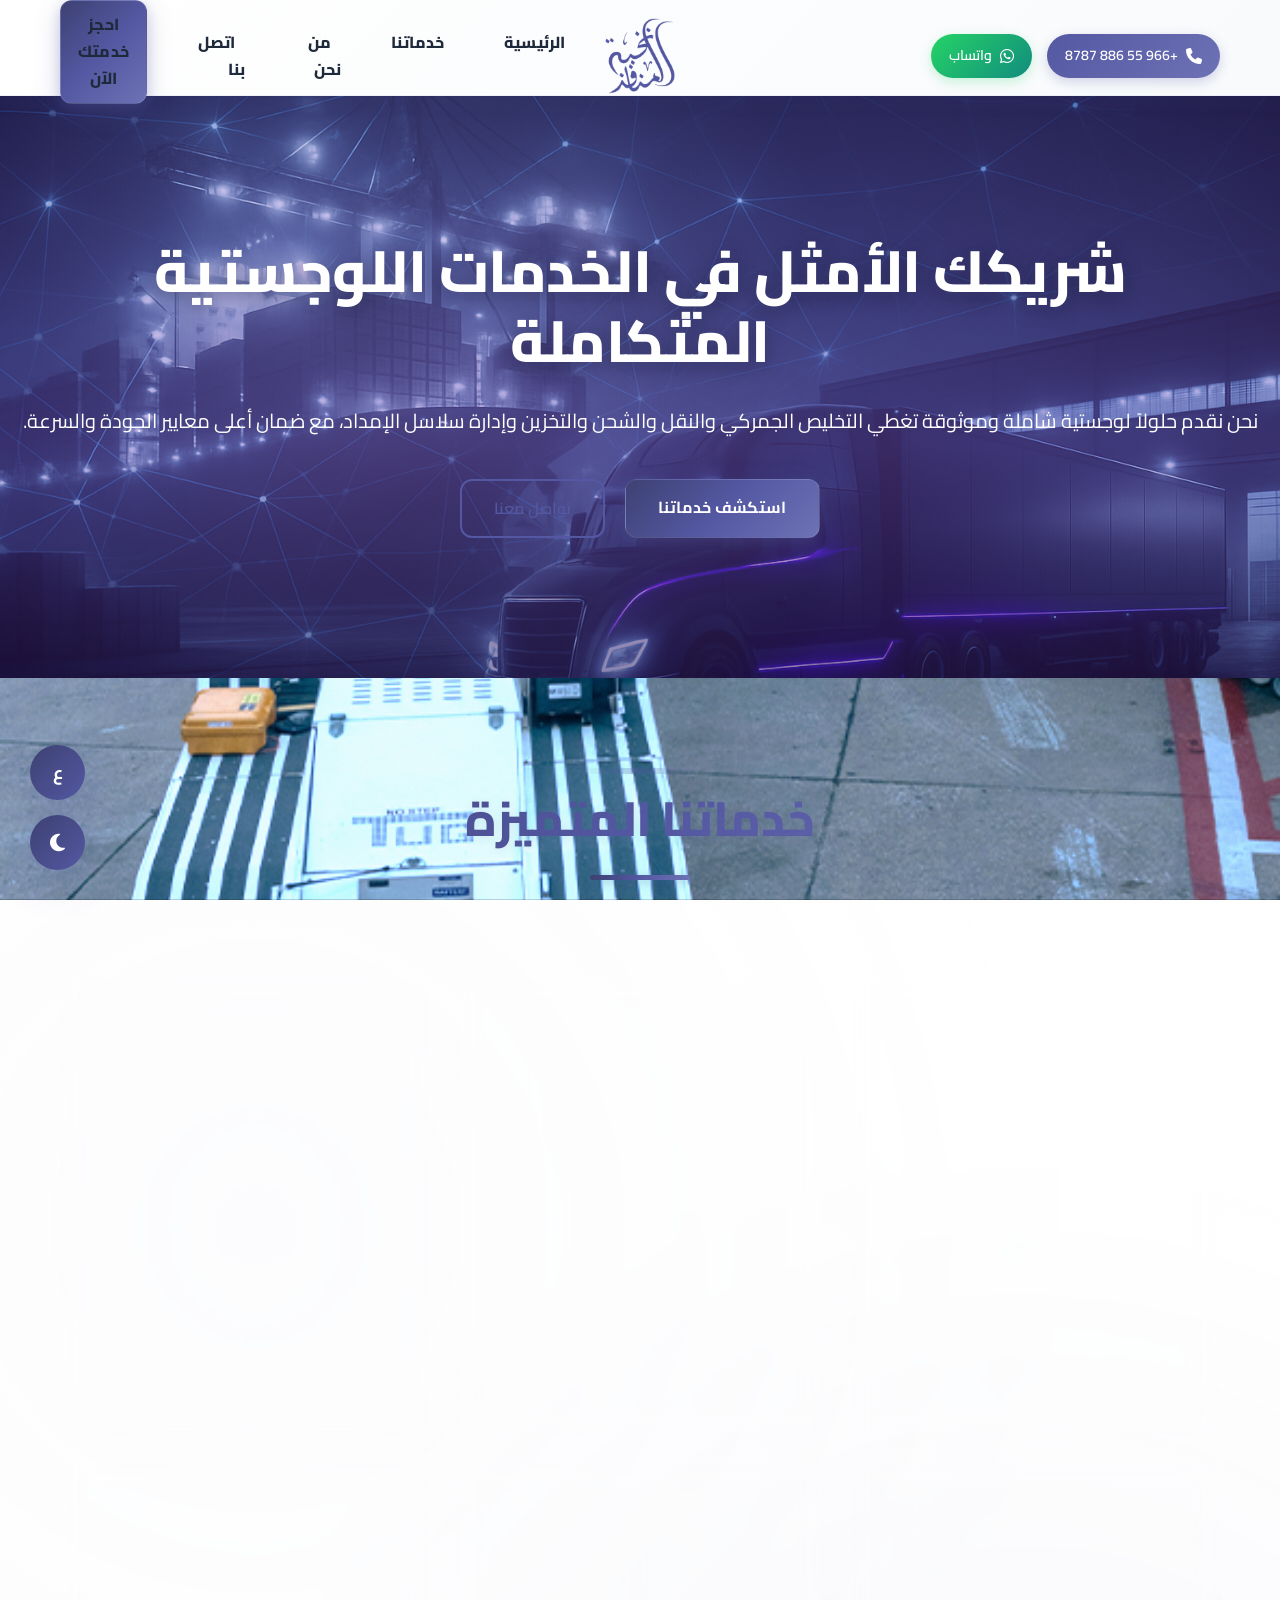
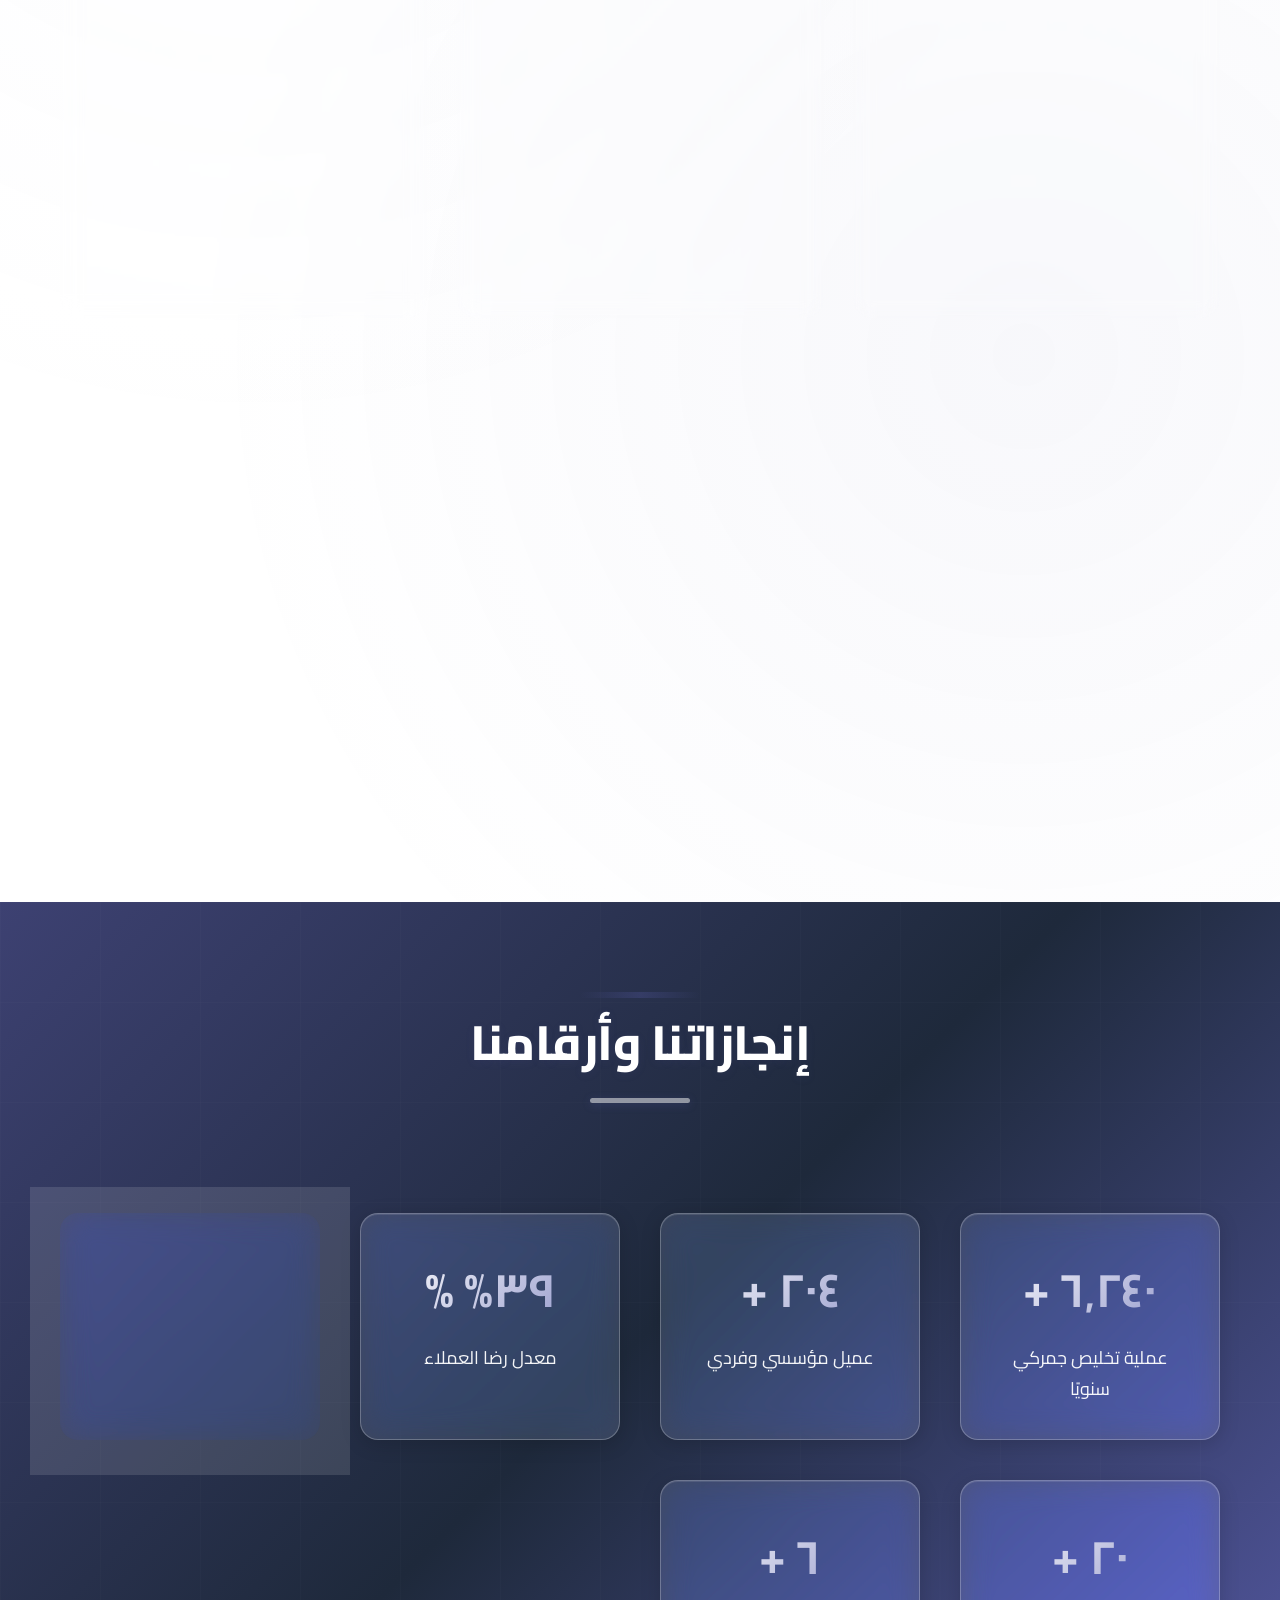
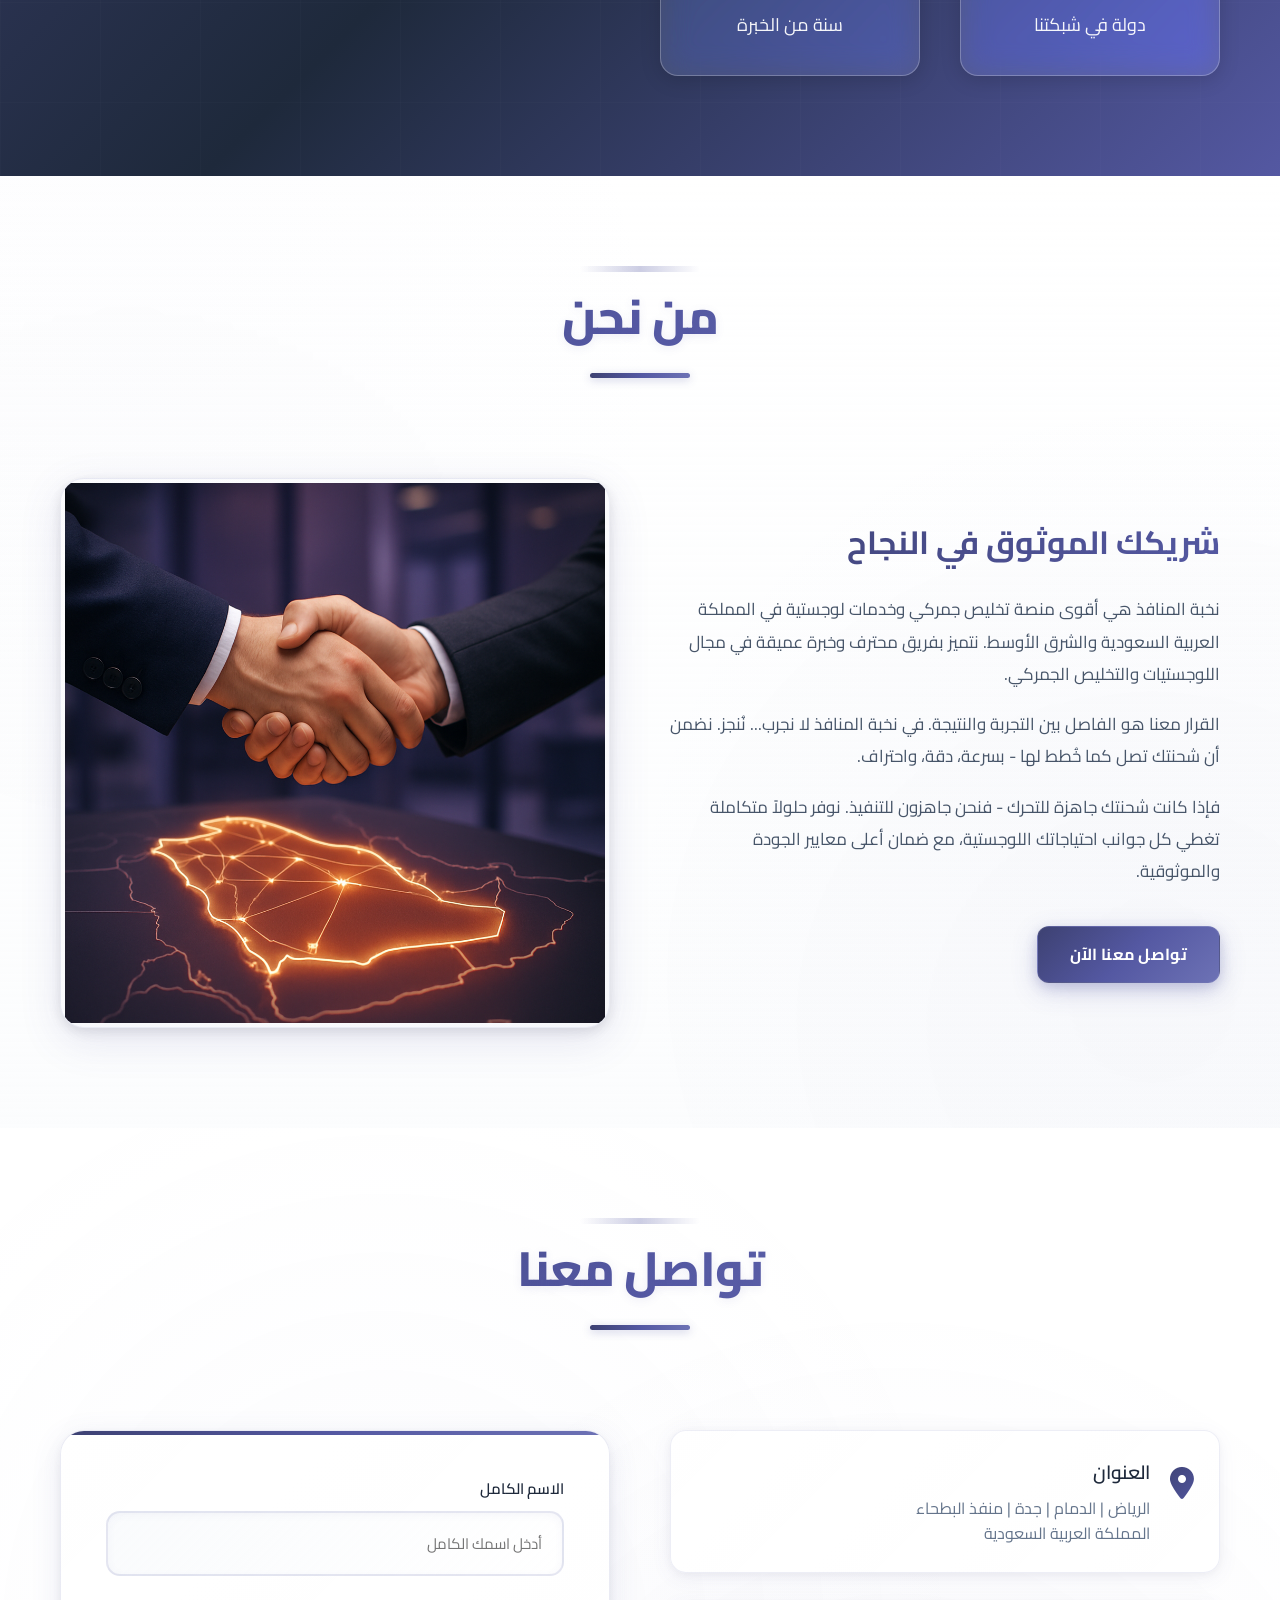
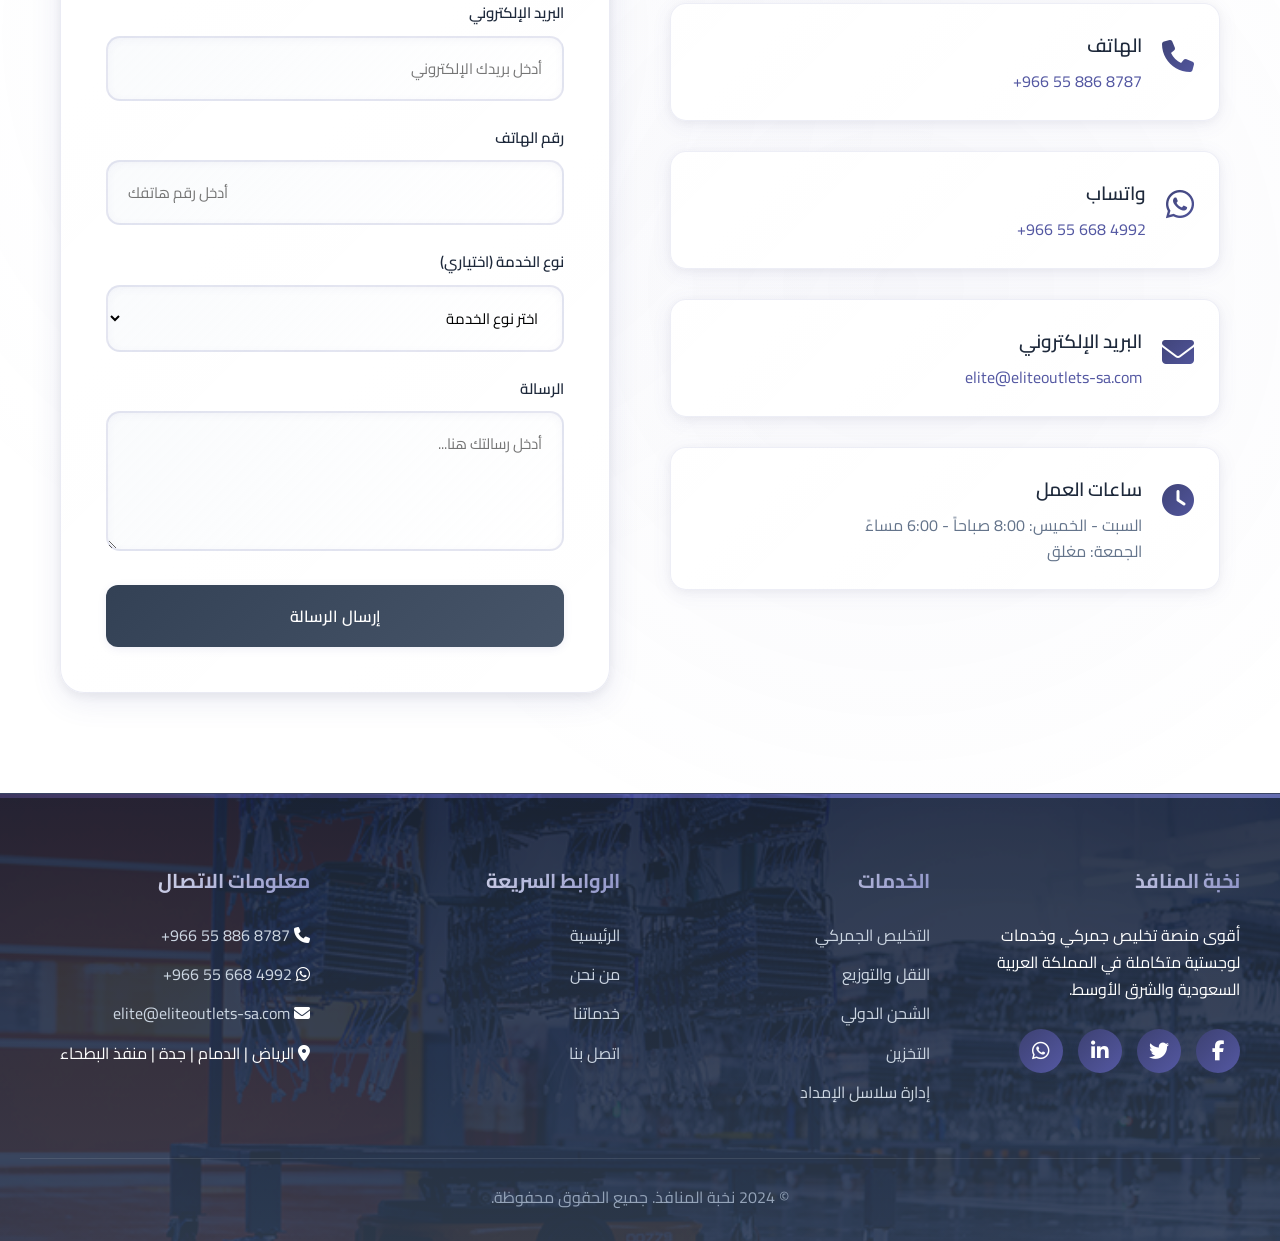
==== index.html @ 03eade85 "Move website files to root directory" ====
<!DOCTYPE html>
<html lang="ar">
<head>
    <meta charset="UTF-8">
    <meta name="viewport" content="width=device-width, initial-scale=1.0, maximum-scale=5.0, user-scalable=yes">
    <meta name="description" content="نخبة المنافذ - أقوى منصة تخليص جمركي وخدمات لوجستية متكاملة في المملكة العربية السعودية والشرق الأوسط">
    <meta name="keywords" content="تخليص جمركي، خدمات لوجستية، شحن، نقل، تخزين، السعودية">
    <meta name="author" content="نخبة المنافذ">
    <meta name="theme-color" content="#5458a2">
    <meta name="apple-mobile-web-app-capable" content="yes">
    <meta name="apple-mobile-web-app-status-bar-style" content="black-translucent">
    <title>نخبة المنافذ - خدمات لوجستية متكاملة</title>
    <link rel="icon" href="images/logo.png" type="image/png">
    <link rel="stylesheet" href="css/style.css">
    <link href="https://cdnjs.cloudflare.com/ajax/libs/font-awesome/6.4.0/css/all.min.css" rel="stylesheet">
    <link href="https://fonts.googleapis.com/css2?family=Cairo:wght@400;600;700&display=swap" rel="stylesheet">
</head>
<body>
    <!-- ========== شريط التنقل ========== -->
    <header class="header">
        <div class="header-container">
            <div class="header-top-actions">
                <a href="tel:+966558868787" class="contact-btn phone-btn" title="اتصل بنا">
                    <i class="fas fa-phone"></i>
                    <span>+966 55 886 8787</span>
                </a>
                <a href="https://wa.me/966556684992" class="contact-btn whatsapp-btn" title="واتساب">
                    <i class="fab fa-whatsapp"></i>
                    <span>واتساب</span>
                </a>
            </div>
            <div class="logo">
                <img src="images/logo.png" alt="شعار نخبة المنافذ" style="height: 90px;">
            </div>
            <nav>
                <button class="hamburger">
                    <span></span>
                    <span></span>
                    <span></span>
                </button>
                <ul class="nav-menu">
                    <li><a href="#home">الرئيسية</a></li>
                    <li><a href="#services">خدماتنا</a></li>
                    
                    <li><a href="#about">من نحن</a></li>
                    <li><a href="#contact">اتصل بنا</a></li>
                    <li><a href="#contact" class="btn btn-primary">احجز خدمتك الآن</a></li>
                </ul>
            </nav>
        </div>
    </header>

    <!-- ========== القسم الرئيسي (Hero) ========== -->
    <section class="hero" id="home" style="background-image: linear-gradient(135deg, rgba(109, 114, 181, 0.03) 0%, rgba(84, 88, 162, 0.05) 50%, rgba(181, 185, 224, 0.03) 100%), url('images/hero-new-bg.png'); background-size: cover; background-position: center; background-attachment: fixed;">
        <div class="hero-content">
            <h1>شريكك الأمثل في الخدمات اللوجستية المتكاملة</h1>
            <p>نحن نقدم حلولاً لوجستية شاملة وموثوقة تغطي التخليص الجمركي والنقل والشحن والتخزين وإدارة سلاسل الإمداد، مع ضمان أعلى معايير الجودة والسرعة.</p>
            <div class="hero-buttons">
                <a href="#services" class="btn btn-primary">استكشف خدماتنا</a>
                <a href="#contact" class="btn btn-outline">تواصل معنا</a>
            </div>
        </div>
    </section>

    <!-- ========== قسم الخدمات ========== -->
    <section class="services" id="services" style="background-image: linear-gradient(180deg, rgba(248, 250, 252, 0.98) 0%, rgba(255, 255, 255, 0.98) 100%), linear-gradient(135deg, rgba(181, 185, 224, 0.02) 0%, rgba(109, 114, 181, 0.03) 100%), url('images/service-bg.png'); background-size: cover; background-position: center; background-attachment: fixed;">
        <div class="container">
            <h2>خدماتنا المتميزة</h2>
            <div class="services-grid">
                <!-- الخدمة 1 -->
                <div class="service-card">
                    <div class="service-icon">
                        <i class="fas fa-file-invoice"></i>
                    </div>
                    <h3>التخليص الجمركي للأفراد</h3>
                    <p>ندير كامل إجراءات التخليص الجمركي للأفراد بالتنسيق مع الجهات المختصة لضمان دخول شحناتك بسرعة وبدون تعقيدات. نوفر فتح حساب على منصة فسح.</p>
                    <a href="#contact" class="btn btn-primary">احجز الآن</a>
                </div>

                <!-- الخدمة 2 -->
                <div class="service-card">
                    <div class="service-icon">
                        <i class="fas fa-building"></i>
                    </div>
                    <h3>التخليص الجمركي للشركات</h3>
                    <p>ندير كامل عمليات التخليص الجمركي للشركات بالتنسيق مع الجهات الحكومية لضمان انسيابية دخول الشحنات دون تأخير. نتولى فتح وربط الحسابات.</p>
                    <a href="#contact" class="btn btn-primary">احجز الآن</a>
                </div>

                <!-- الخدمة 3 -->
                <div class="service-card">
                    <div class="service-icon">
                        <i class="fas fa-truck"></i>
                    </div>
                    <h3>النقل والتوزيع</h3>
                    <p>ندير عمليات النقل من الباب إلى الباب بكفاءة وموثوقية داخل المملكة وخارجها، بما يشمل الرياض والمنطقة الشرقية، وبين مدن المملكة وإقليميًا ودوليًا.</p>
                    <a href="#contact" class="btn btn-primary">احجز الآن</a>
                </div>

                <!-- الخدمة 4 -->
                <div class="service-card">
                    <div class="service-icon">
                        <i class="fas fa-shield-alt"></i>
                    </div>
                    <h3>النقل الأمني</h3>
                    <p>نوفر نقلاً آمنًا للشحنات الحساسة داخل المملكة، سواء للمنافذ أو للعميل، بالتعاون مع شركاء معتمدين في الحماية والنقل الأمني.</p>
                    <a href="#contact" class="btn btn-primary">احجز الآن</a>
                </div>

                <!-- الخدمة 5 -->
                <div class="service-card">
                    <div class="service-icon">
                        <i class="fas fa-globe"></i>
                    </div>
                    <h3>الشحن الدولي</h3>
                    <p>نقدم حلول شحن دولي جوي وبحري وبري من وإلى مختلف دول العالم، مع إدارة كاملة من الاستلام حتى التسليم، وتشمل تجهيز المستندات والحجز والتأمين عند الطلب.</p>
                    <a href="#contact" class="btn btn-primary">احجز الآن</a>
                </div>

                <!-- الخدمة 6 -->
                <div class="service-card">
                    <div class="service-icon">
                        <i class="fas fa-bolt"></i>
                    </div>
                    <h3>الشحن السريع</h3>
                    <p>نوفر شحنًا سريعًا داخليًا ودوليًا عبر شبكة من شركات النقل والبريد المعتمدة لضمان أقصر زمن للتسليم. ندير العملية كاملة من الاستلام والتعبئة والوثائق حتى التسليم.</p>
                    <a href="#contact" class="btn btn-primary">احجز الآن</a>
                </div>

                <!-- الخدمة 7 -->
                <div class="service-card">
                    <div class="service-icon">
                        <i class="fas fa-warehouse"></i>
                    </div>
                    <h3>خدمات التخزين</h3>
                    <p>نوفر تخزينًا معتمدًا (جاف - مبرد - مجمد) قصير أو طويل الأجل لمختلف البضائع، بإدارة رقمية وخدمات مساندة كإعادة التعبئة والتجهيز للشحن، عبر شركاء محترفين.</p>
                    <a href="#contact" class="btn btn-primary">احجز الآن</a>
                </div>

                <!-- الخدمة 8 -->
                <div class="service-card">
                    <div class="service-icon">
                        <i class="fas fa-network-wired"></i>
                    </div>
                    <h3>إدارة سلاسل الإمداد</h3>
                    <p>نقدم حلولاً متكاملة لإدارة سلاسل الإمداد تشمل التخطيط والشراء والاستلام والنقل والتخزين والتوزيع، لضمان استمرارية التوريد وخفض التكاليف التشغيلية.</p>
                    <a href="#contact" class="btn btn-primary">احجز الآن</a>
                </div>

                <!-- الخدمة 9 -->
                <div class="service-card">
                    <div class="service-icon">
                        <i class="fas fa-calendar-alt"></i>
                    </div>
                    <h3>خدمات المعارض والفعاليات</h3>
                    <p>نقدم حلولاً لوجستية متكاملة للمعارض من استلام وتجهيز ونقل آمن ودعم ميداني، مع التخليص (ATA Carnet) ثم التخزين أو إعادة الشحن بعد انتهاء الحدث.</p>
                    <a href="#contact" class="btn btn-primary">احجز الآن</a>
                </div>

          

                
            </div>
        </div>
    </section>

    <!-- ========== قسم الإحصائيات ========== -->
    <section class="stats" id="stats">
        <div class="container">
            <h2>إنجازاتنا وأرقامنا</h2>
            <div class="stats-grid">
                <div class="stat-item">
                    <h4>15,000+</h4>
                    <p>عملية تخليص جمركي سنويًا</p>
                </div>
                <div class="stat-item">
                    <h4>500+</h4>
                    <p>عميل مؤسسي وفردي</p>
                </div>
                <div class="stat-item">
                    <h4>98%</h4>
                    <p>معدل رضا العملاء</p>
                </div>
                <div class="stat-item">
                    <h4>24/7</h4>
                    <p>دعم فني متواصل</p>
                </div>
                <div class="stat-item">
                    <h4>50+</h4>
                    <p>دولة في شبكتنا</p>
                </div>
                <div class="stat-item">
                    <h4>15+</h4>
                    <p>سنة من الخبرة</p>
                </div>
            </div>
        </div>
    </section>

    <!-- ========== قسم من نحن ========== -->
    <section class="about" id="about">
        <div class="container">
            <h2>من نحن</h2>
            <div class="about-content">
                <div class="about-text">
                    <h3>شريكك الموثوق في النجاح</h3>
                    <p>نخبة المنافذ هي أقوى منصة تخليص جمركي وخدمات لوجستية في المملكة العربية السعودية والشرق الأوسط. نتميز بفريق محترف وخبرة عميقة في مجال اللوجستيات والتخليص الجمركي.</p>
                    <p>القرار معنا هو الفاصل بين التجربة والنتيجة. في نخبة المنافذ لا نجرب... نُنجز. نضمن أن شحنتك تصل كما خُطط لها - بسرعة، دقة، واحتراف.</p>
                    <p>فإذا كانت شحنتك جاهزة للتحرك - فنحن جاهزون للتنفيذ. نوفر حلولاً متكاملة تغطي كل جوانب احتياجاتك اللوجستية، مع ضمان أعلى معايير الجودة والموثوقية.</p>
                    <a href="#contact" class="btn btn-primary mt-20">تواصل معنا الآن</a>
                </div>
                <div class="about-image">
                    <img src="images/about-new-image.png" alt="صورة توضيحية لخدمات نخبة المنافذ">
                </div>
            </div>
        </div>
    </section>

    <!-- ========== قسم التواصل ========== -->
    <section class="contact" id="contact" style="background-image: linear-gradient(180deg, rgba(255, 255, 255, 0.98) 0%, rgba(248, 250, 252, 0.98) 100%), linear-gradient(135deg, rgba(181, 185, 224, 0.02) 0%, rgba(109, 114, 181, 0.03) 100%), url('images/contact-bg.png'); background-size: cover; background-position: center; background-attachment: fixed;">
        <div class="container">
            <h2>تواصل معنا</h2>
            <div class="contact-content">
                <div class="contact-info">
                    <div class="contact-item">
                        <div class="contact-item-icon">
                            <i class="fas fa-map-marker-alt"></i>
                        </div>
                        <div>
                            <h4>العنوان</h4>
                            <p>الرياض | الدمام | جدة | منفذ البطحاء<br>المملكة العربية السعودية</p>
                        </div>
                    </div>
                    <div class="contact-item">
                        <div class="contact-item-icon">
                            <i class="fas fa-phone"></i>
                        </div>
                        <div>
                            <h4>الهاتف</h4>
                            <p><a href="tel:+966558868787" dir="ltr">+966 55 886 8787</a></p>
                        </div>
                    </div>
                    <div class="contact-item">
                        <div class="contact-item-icon">
                            <i class="fab fa-whatsapp"></i>
                        </div>
                        <div>
                            <h4>واتساب</h4>
                            <p><a href="https://wa.me/966556684992" dir="ltr">+966 55 668 4992</a></p>
                        </div>
                    </div>
                    <div class="contact-item">
                        <div class="contact-item-icon">
                            <i class="fas fa-envelope"></i>
                        </div>
                        <div>
                            <h4>البريد الإلكتروني</h4>
                            <p><a href="mailto:elite@eliteoutlets-sa.com">elite@eliteoutlets-sa.com</a></p>
                        </div>
                    </div>
                    <div class="contact-item">
                        <div class="contact-item-icon">
                            <i class="fas fa-clock"></i>
                        </div>
                        <div>
                            <h4>ساعات العمل</h4>
                            <p>السبت - الخميس: 8:00 صباحاً - 6:00 مساءً<br>الجمعة: مغلق</p>
                        </div>
                    </div>
                </div>
                <form class="contact-form">
                    <div class="form-group">
                        <label for="name">الاسم الكامل</label>
                        <input type="text" id="name" name="name" placeholder="أدخل اسمك الكامل" required>
                    </div>
                    <div class="form-group">
                        <label for="email">البريد الإلكتروني</label>
                        <input type="email" id="email" name="email" placeholder="أدخل بريدك الإلكتروني" required>
                    </div>
                    <div class="form-group">
                        <label for="phone">رقم الهاتف</label>
                        <input type="tel" id="phone" name="phone" placeholder="أدخل رقم هاتفك" required>
                    </div>
                    <div class="form-group">
                        <label for="service">نوع الخدمة (اختياري)</label>
                        <select id="service" name="service">
                            <option value="">اختر نوع الخدمة</option>
                            <option value="customs">التخليص الجمركي</option>
                            <option value="transport">النقل والتوزيع</option>
                            <option value="shipping">الشحن الدولي</option>
                            <option value="storage">التخزين</option>
                            <option value="supply">إدارة سلاسل الإمداد</option>
                            <option value="other">أخرى</option>
                        </select>
                    </div>
                    <div class="form-group">
                        <label for="message">الرسالة</label>
                        <textarea id="message" name="message" placeholder="أدخل رسالتك هنا..." required></textarea>
                    </div>
                    <button type="submit" class="btn btn-secondary">إرسال الرسالة</button>
                </form>
            </div>
        </div>
    </section>

    <!-- ========== تذييل الصفحة ========== -->
    <footer class="footer">
        <div class="footer-content">
            <div class="footer-section">
                <h4>نخبة المنافذ</h4>
                <p>أقوى منصة تخليص جمركي وخدمات لوجستية متكاملة في المملكة العربية السعودية والشرق الأوسط.</p>
                <div class="social-links">
                    <a href="#" title="Facebook"><i class="fab fa-facebook-f"></i></a>
                    <a href="#" title="Twitter"><i class="fab fa-twitter"></i></a>
                    <a href="#" title="LinkedIn"><i class="fab fa-linkedin-in"></i></a>
                    <a href="#" title="WhatsApp"><i class="fab fa-whatsapp"></i></a>
                </div>
            </div>
            <div class="footer-section">
                <h4>الخدمات</h4>
                <ul>
                    <li><a href="#services">التخليص الجمركي</a></li>
                    <li><a href="#services">النقل والتوزيع</a></li>
                    <li><a href="#services">الشحن الدولي</a></li>
                    <li><a href="#services">التخزين</a></li>
                    <li><a href="#services">إدارة سلاسل الإمداد</a></li>
                </ul>
            </div>
            <div class="footer-section">
                <h4>الروابط السريعة</h4>
                <ul>
                    <li><a href="#home">الرئيسية</a></li>
                    <li><a href="#about">من نحن</a></li>
                    <li><a href="#services">خدماتنا</a></li>
                    <li><a href="#contact">اتصل بنا</a></li>
                </ul>
            </div>
            <div class="footer-section">
                <h4>معلومات الاتصال</h4>
                <ul>
                    <li><i class="fas fa-phone"></i> <a href="tel:+966558868787" dir="ltr">+966 55 886 8787</a></li>
                    <li><i class="fab fa-whatsapp"></i> <a href="https://wa.me/966556684992" dir="ltr">+966 55 668 4992</a></li>
                    <li><i class="fas fa-envelope"></i> <a href="mailto:elite@eliteoutlets-sa.com">elite@eliteoutlets-sa.com</a></li>
                    <li><i class="fas fa-map-marker-alt"></i> الرياض | الدمام | جدة | منفذ البطحاء</li>
                </ul>
            </div>
        </div>
        <div class="footer-bottom">
            <p>&copy; 2024 نخبة المنافذ. جميع الحقوق محفوظة.</p>
        </div>
    </footer>

    <!-- ========== الملفات الخارجية ========== -->
    <script src="js/script.js"></script>
</body>
</html>
---- css/style.css ----
/* ========================================
   نخبة المنافذ - Ports Elite
   نمط شامل احترافي - نسخة محدثة
   ======================================== */

/* ========== متغيرات الألوان والخطوط ========== */
:root {
    --purple-dark: #3d4172;        /* أزرق/بنفسجي غامق */
    --purple-medium: #5458a2;      /* أزرق/بنفسجي متوسط (اللون الأساسي) */
    --purple-light: #6d72b5;       /* أزرق/بنفسجي فاتح */
    --purple-accent: #8e93c8;      /* أزرق/بنفسجي خفيف */
    --purple-very-light: #b5b9e0;  /* أزرق/بنفسجي خفيف جداً */
    --slate-dark: #1E293B;         /* رصاصي غامق جداً */
    --slate-medium: #334155;       /* رصاصي غامق */
    --slate-light: #475569;        /* رصاصي متوسط */
    --white: #FFFFFF;              /* أبيض */
    --white-off: #F8FAFC;          /* أبيض مائل للرصاصي */
    --text-dark: #0F172A;          /* نص غامق */
    --text-light: #64748B;         /* نص فاتح */
    --border-color: #E2E8F0;       /* لون الحدود */
    --shadow-sm: 0 2px 8px rgba(84, 88, 162, 0.1);
    --shadow: 0 10px 30px rgba(84, 88, 162, 0.15);
    --shadow-lg: 0 20px 50px rgba(84, 88, 162, 0.2);
    --shadow-purple: 0 10px 40px rgba(84, 88, 162, 0.3);
    
    --font-primary: 'Cairo', 'Segoe UI', Tahoma, Geneva, Verdana, sans-serif;
    --font-secondary: 'Cairo', 'Droid Arabic Kufi', sans-serif;
    
    /* حركات */
    --transition-fast: 0.2s cubic-bezier(0.4, 0, 0.2, 1);
    --transition-base: 0.3s cubic-bezier(0.4, 0, 0.2, 1);
    --transition-slow: 0.5s cubic-bezier(0.4, 0, 0.2, 1);
}

/* ========== إعادة تعيين عام ========== */
* {
    margin: 0;
    padding: 0;
    box-sizing: border-box;
}

html {
    scroll-behavior: smooth;
}

body {
    font-family: var(--font-primary);
    color: var(--text-dark);
    line-height: 1.7;
    direction: rtl;
    background: linear-gradient(135deg, rgba(248, 250, 252, 0.8) 0%, var(--white) 100%);
    background-attachment: fixed;
    overflow-x: hidden;
    position: relative;
    -webkit-font-smoothing: antialiased;
    -moz-osx-font-smoothing: grayscale;
    text-rendering: optimizeLegibility;
}

body::before {
    content: '';
    position: fixed;
    top: 0;
    left: 0;
    right: 0;
    bottom: 0;
    background: radial-gradient(circle at 10% 20%, rgba(181, 185, 224, 0.02) 0%, transparent 40%),
                radial-gradient(circle at 90% 80%, rgba(109, 114, 181, 0.03) 0%, transparent 40%);
    pointer-events: none;
    z-index: 0;
}

body > * {
    position: relative;
    z-index: 1;
}

body[dir="ltr"] {
    direction: ltr;
}

body[dir="ltr"] .header-container,
body[dir="ltr"] .container,
body[dir="ltr"] .footer-content {
    direction: ltr;
}

body[dir="ltr"] .nav-menu a::after {
    right: auto;
    left: 0;
}

body[dir="ltr"] .contact-item:hover {
    transform: translateX(8px);
}

body[dir="ltr"] .floating-actions {
    left: auto;
    right: 30px;
}

@media (max-width: 768px) {
    body[dir="ltr"] .floating-actions {
        right: 20px;
        left: auto;
    }
}

@media (max-width: 480px) {
    body[dir="ltr"] .floating-actions {
        right: 15px;
        left: auto;
    }
}

/* ========== الروابط والأزرار ========== */
a {
    color: var(--purple-medium);
    text-decoration: none;
    transition: all var(--transition-base);
    position: relative;
}

a:hover {
    color: var(--purple-dark);
}

button {
    font-family: var(--font-primary);
    cursor: pointer;
    border: none;
    transition: all var(--transition-base);
}

/* ========== الأزرار الرئيسية ========== */
.btn {
    padding: 14px 32px;
    border-radius: 12px;
    font-weight: 600;
    font-size: 16px;
    display: inline-block;
    text-align: center;
    transition: all var(--transition-base);
    position: relative;
    overflow: hidden;
    transform: translateY(0);
    box-shadow: var(--shadow-sm);
    touch-action: manipulation;
    -webkit-tap-highlight-color: transparent;
}

.btn::before {
    content: '';
    position: absolute;
    top: 50%;
    left: 50%;
    width: 0;
    height: 0;
    border-radius: 50%;
    background: rgba(255, 255, 255, 0.3);
    transform: translate(-50%, -50%);
    transition: width 0.6s, height 0.6s;
}

.btn:hover::before {
    width: 300px;
    height: 300px;
}

.btn-primary {
    background: linear-gradient(135deg, var(--purple-dark) 0%, var(--purple-medium) 50%, var(--purple-light) 100%);
    color: var(--white);
    box-shadow: 0 8px 24px rgba(84, 88, 162, 0.25), 0 4px 12px rgba(84, 88, 162, 0.2);
    border: 1px solid rgba(255, 255, 255, 0.1);
    font-weight: 700;
    letter-spacing: 0.3px;
}

.btn-primary:hover {
    background: linear-gradient(135deg, var(--purple-medium) 0%, var(--purple-dark) 50%, var(--purple-medium) 100%);
    transform: translateY(-4px) scale(1.03);
    box-shadow: 0 12px 32px rgba(84, 88, 162, 0.35), 0 6px 16px rgba(84, 88, 162, 0.25);
    border-color: rgba(255, 255, 255, 0.2);
}

.btn-secondary {
    background: linear-gradient(135deg, var(--slate-medium) 0%, var(--slate-light) 100%);
    color: var(--white);
}

.btn-secondary:hover {
    background: linear-gradient(135deg, var(--slate-dark) 0%, var(--slate-medium) 100%);
    transform: translateY(-3px) scale(1.02);
    box-shadow: var(--shadow-lg);
}

.btn-outline {
    border: 2px solid var(--purple-medium);
    color: var(--purple-medium);
    background-color: transparent;
    box-shadow: none;
}

.btn-outline:hover {
    background: linear-gradient(135deg, var(--purple-dark) 0%, var(--purple-medium) 100%);
    color: var(--white);
    border-color: transparent;
    transform: translateY(-3px) scale(1.02);
    box-shadow: var(--shadow-purple);
}

/* ========== شريط التنقل (Header) ========== */
.header {
    background: linear-gradient(135deg, rgba(255, 255, 255, 0.98) 0%, rgba(248, 250, 252, 0.98) 100%);
    backdrop-filter: blur(20px) saturate(180%);
    -webkit-backdrop-filter: blur(20px) saturate(180%);
    box-shadow: 0 4px 20px rgba(84, 88, 162, 0.08), 0 1px 3px rgba(0, 0, 0, 0.05);
    border-bottom: 1px solid rgba(84, 88, 162, 0.08);
    position: sticky;
    top: 0;
    z-index: 1000;
    transition: all var(--transition-base);
}

.header.scrolled {
    box-shadow: 0 8px 30px rgba(84, 88, 162, 0.12), 0 2px 8px rgba(0, 0, 0, 0.08);
    background: linear-gradient(135deg, rgba(255, 255, 255, 0.99) 0%, rgba(248, 250, 252, 0.99) 100%);
    border-bottom: 1px solid rgba(84, 88, 162, 0.12);
}

.header-container {
    max-width: 1200px;
    margin: 0 auto;
    padding: 0 20px;
    display: grid;
    grid-template-columns: 1fr auto 1fr;
    align-items: center;
    height: 95px;
    gap: 20px;
}

.header-top-actions {
    display: flex;
    gap: 15px;
    align-items: center;
    justify-self: start;
}

.contact-btn {
    display: inline-flex;
    align-items: center;
    gap: 8px;
    padding: 10px 18px;
    background: linear-gradient(135deg, var(--purple-medium) 0%, var(--purple-light) 100%);
    color: var(--white);
    border-radius: 25px;
    font-size: 14px;
    font-weight: 600;
    text-decoration: none;
    transition: all var(--transition-base);
    box-shadow: 0 4px 12px rgba(84, 88, 162, 0.25);
    white-space: nowrap;
    touch-action: manipulation;
    -webkit-tap-highlight-color: transparent;
}

.contact-btn:hover {
    transform: translateY(-3px) scale(1.05);
    box-shadow: 0 8px 20px rgba(84, 88, 162, 0.4);
    background: linear-gradient(135deg, var(--purple-dark) 0%, var(--purple-medium) 100%);
}

.contact-btn i {
    font-size: 16px;
}

.phone-btn {
    background: linear-gradient(135deg, var(--purple-medium) 0%, var(--purple-light) 100%);
}

.whatsapp-btn {
    background: linear-gradient(135deg, #25D366 0%, #128C7E 100%);
    box-shadow: 0 4px 12px rgba(37, 211, 102, 0.25);
}

.whatsapp-btn:hover {
    background: linear-gradient(135deg, #128C7E 0%, #25D366 100%);
    box-shadow: 0 8px 20px rgba(37, 211, 102, 0.4);
}

.logo {
    font-size: 50px;
    font-weight: 700;
    background: linear-gradient(135deg, var(--purple-dark) 0%, var(--purple-medium) 100%);
    -webkit-background-clip: text;
    -webkit-text-fill-color: transparent;
    background-clip: text;
    display: flex;
    align-items: center;
    justify-content: center;
    gap: 10px;
    transition: transform var(--transition-base);
    justify-self: center;
}

.logo:hover {
    transform: scale(1.05);
}

.logo img {
    transition: transform var(--transition-base);
}

.logo:hover img {
    transform: rotate(5deg) scale(1.1);
}

nav {
    justify-self: end;
}

.nav-menu {
    display: flex;
    list-style: none;
    gap: 50px;
    align-items: center;
}

.nav-menu a {
    color: var(--slate-dark);
    font-weight: 800;
    font-size: 16px;
    position: relative;
    padding: 10px;
    touch-action: manipulation;
    -webkit-tap-highlight-color: transparent;
}

.nav-menu a::after {
    content: '';
    position: absolute;
    bottom: 0;
    right: 0;
    width: 0;
    height: 3px;
    background: linear-gradient(90deg, var(--purple-dark) 0%, var(--purple-medium) 100%);
    transition: width var(--transition-base);
    border-radius: 2px;
}

.nav-menu a:hover::after {
    width: 100%;
}

.nav-menu a:hover {
    color: var(--purple-dark);
    transform: translateY(-2px);
}

.hamburger {
    display: none;
    flex-direction: column;
    cursor: pointer;
    gap: 6px;
    padding: 5px;
    transition: transform var(--transition-base);
    touch-action: manipulation;
    -webkit-tap-highlight-color: transparent;
    background: transparent;
    border: none;
}

.hamburger:hover {
    transform: scale(1.1);
}

.hamburger span {
    width: 28px;
    height: 3px;
    background: linear-gradient(90deg, var(--purple-dark) 0%, var(--purple-medium) 100%);
    border-radius: 3px;
    transition: all var(--transition-base);
}

.hamburger.active span:nth-child(1) {
    transform: rotate(45deg) translate(8px, 8px);
}

.hamburger.active span:nth-child(2) {
    opacity: 0;
}

.hamburger.active span:nth-child(3) {
    transform: rotate(-45deg) translate(8px, -8px);
}

/* ========== القسم الرئيسي (Hero Section) ========== */
.hero {
    background: linear-gradient(135deg, var(--purple-dark) 0%, var(--slate-dark) 50%, var(--purple-medium) 100%);
    color: var(--white);
    padding: 140px 20px;
    text-align: center;
    position: relative;
    overflow: hidden;
    animation: gradientShift 15s ease infinite;
}

.hero::before {
    content: '';
    position: absolute;
    top: 0;
    left: 0;
    right: 0;
    bottom: 0;
    background: radial-gradient(circle at 30% 50%, rgba(181, 185, 224, 0.15) 0%, transparent 50%),
                radial-gradient(circle at 70% 50%, rgba(109, 114, 181, 0.1) 0%, transparent 50%);
    pointer-events: none;
    z-index: 0;
}

.hero[style*="background-image"] {
    animation: none;
}

.hero[style*="background-image"]::before {
    background: radial-gradient(circle at 30% 50%, rgba(181, 185, 224, 0.2) 0%, transparent 50%),
                radial-gradient(circle at 70% 50%, rgba(109, 114, 181, 0.15) 0%, transparent 50%);
}

@keyframes gradientShift {
    0%, 100% {
        background: linear-gradient(135deg, var(--purple-dark) 0%, var(--slate-dark) 50%, var(--purple-medium) 100%);
    }
    50% {
        background: linear-gradient(135deg, var(--slate-dark) 0%, var(--purple-medium) 50%, var(--purple-dark) 100%);
    }
}


@keyframes rotate {
    from {
        transform: rotate(0deg);
    }
    to {
        transform: rotate(360deg);
    }
}

.hero::after {
    content: '';
    position: absolute;
    top: 0; left: 0; right: 0; bottom: 0;
    background: linear-gradient(180deg, rgba(120,72,189,0.24) 0%, rgba(120,72,189,0.38) 60%, rgba(49,22,93,0.48) 100%);
    pointer-events: none;
    z-index: 1;
}
.hero-content { position: relative; z-index: 3; }

.hero h1 {
    font-size: 58px;
    font-weight: 800;
    margin-bottom: 28px;
    line-height: 1.2;
    text-shadow: 0 4px 20px rgba(0, 0, 0, 0.3), 0 2px 8px rgba(84, 88, 162, 0.2);
    animation: slideInDown 0.8s ease-out;
    letter-spacing: -0.5px;
}

.hero p {
    font-size: 20px;
    margin-bottom: 40px;
    line-height: 1.8;
    opacity: 0.95;
    animation: fadeInUp 1s ease-out 0.2s both;
}

.hero-buttons {
    display: flex;
    gap: 20px;
    justify-content: center;
    flex-wrap: wrap;
    animation: fadeInUp 1s ease-out 0.4s both;
}

/* ========== الحاوية الرئيسية ========== */
.container {
    max-width: 1200px;
    margin: 0 auto;
    padding: 0 20px;
}

/* ========== الأقسام ========== */
section {
    padding: 100px 20px;
    position: relative;
}

section h2 {
    font-size: 48px;
    font-weight: 800;
    margin-bottom: 70px;
    text-align: center;
    background: linear-gradient(135deg, var(--purple-dark) 0%, var(--purple-medium) 50%, var(--purple-light) 100%);
    -webkit-background-clip: text;
    -webkit-text-fill-color: transparent;
    background-clip: text;
    position: relative;
    display: inline-block;
    width: 100%;
    letter-spacing: -0.5px;
    text-shadow: 0 2px 10px rgba(84, 88, 162, 0.1);
}

section h2::before {
    content: '';
    position: absolute;
    top: -10px;
    left: 50%;
    transform: translateX(-50%);
    width: 120px;
    height: 6px;
    background: linear-gradient(90deg, transparent 0%, var(--purple-medium) 50%, transparent 100%);
    border-radius: 3px;
    opacity: 0.3;
}

section h2::after {
    content: '';
    position: absolute;
    bottom: -20px;
    left: 50%;
    transform: translateX(-50%);
    width: 100px;
    height: 5px;
    background: linear-gradient(90deg, var(--purple-dark) 0%, var(--purple-medium) 50%, var(--purple-light) 100%);
    border-radius: 3px;
    box-shadow: 0 2px 8px rgba(84, 88, 162, 0.3);
}

/* ========== قسم الخدمات ========== */
.services {
    background: linear-gradient(180deg, var(--white-off) 0%, var(--white) 100%);
    position: relative;
}

.services::before {
    content: '';
    position: absolute;
    top: 0;
    left: 0;
    right: 0;
    bottom: 0;
    background: radial-gradient(circle at 20% 30%, rgba(181, 185, 224, 0.04) 0%, transparent 50%),
                radial-gradient(circle at 80% 70%, rgba(109, 114, 181, 0.05) 0%, transparent 50%);
    pointer-events: none;
    z-index: 0;
}

.services > * {
    position: relative;
    z-index: 1;
}

.services[style*="background-image"] {
    background-blend-mode: overlay;
}

.services-grid {
    display: grid;
    grid-template-columns: repeat(auto-fit, minmax(300px, 1fr));
    gap: 30px;
    margin-top: 50px;
}

.service-card {
    background: linear-gradient(135deg, var(--white) 0%, rgba(255, 255, 255, 0.95) 100%);
    border-radius: 20px;
    padding: 40px 35px;
    text-align: center;
    box-shadow: 0 4px 20px rgba(84, 88, 162, 0.08), 0 2px 8px rgba(0, 0, 0, 0.04);
    transition: all var(--transition-base);
    border: 1px solid rgba(84, 88, 162, 0.1);
    border-top: 4px solid transparent;
    position: relative;
    overflow: hidden;
    backdrop-filter: blur(10px);
}

.service-card::after {
    content: '';
    position: absolute;
    top: 0;
    left: 0;
    right: 0;
    bottom: 0;
    background: linear-gradient(135deg, rgba(181, 185, 224, 0.03) 0%, rgba(109, 114, 181, 0.05) 100%);
    opacity: 0;
    transition: opacity var(--transition-base);
    pointer-events: none;
}

.service-card::before {
    content: '';
    position: absolute;
    top: 0;
    left: 0;
    right: 0;
    height: 4px;
    background: linear-gradient(90deg, var(--purple-dark) 0%, var(--purple-medium) 100%);
    transform: scaleX(0);
    transition: transform var(--transition-base);
    transform-origin: right;
}

.service-card:hover::before {
    transform: scaleX(1);
}

.service-card:hover {
    transform: translateY(-15px) scale(1.03);
    box-shadow: 0 20px 60px rgba(84, 88, 162, 0.2), 0 8px 24px rgba(0, 0, 0, 0.08), 0 0 0 1px rgba(84, 88, 162, 0.15);
    border-top-color: var(--purple-medium);
    border-color: rgba(84, 88, 162, 0.25);
    background: linear-gradient(135deg, var(--white) 0%, rgba(255, 255, 255, 0.98) 100%);
}

.service-card:hover::after {
    opacity: 1;
}

.service-icon {
    font-size: 56px;
    margin-bottom: 20px;
    display: inline-block;
    background: linear-gradient(135deg, var(--purple-dark) 0%, var(--purple-medium) 100%);
    -webkit-background-clip: text;
    -webkit-text-fill-color: transparent;
    background-clip: text;
    transition: all var(--transition-base);
    filter: drop-shadow(0 4px 8px rgba(84, 88, 162, 0.2));
}

.service-card:hover .service-icon {
    transform: scale(1.15) rotate(5deg);
    filter: drop-shadow(0 8px 16px rgba(84, 88, 162, 0.4));
}

.service-card h3 {
    font-size: 22px;
    font-weight: 600;
    margin-bottom: 18px;
    color: var(--slate-dark);
    transition: color var(--transition-base);
}

.service-card:hover h3 {
    color: var(--purple-dark);
}

.service-card p {
    font-size: 15px;
    color: var(--text-light);
    margin-bottom: 25px;
    line-height: 1.8;
}

.service-card .btn {
    width: 100%;
}

/* ========== قسم من نحن ========== */
.about {
    background: linear-gradient(180deg, var(--white) 0%, rgba(248, 250, 252, 0.5) 100%);
    position: relative;
}

.about::before {
    content: '';
    position: absolute;
    top: 0;
    left: 0;
    right: 0;
    bottom: 0;
    background: radial-gradient(circle at 10% 20%, rgba(181, 185, 224, 0.03) 0%, transparent 40%),
                radial-gradient(circle at 90% 80%, rgba(109, 114, 181, 0.04) 0%, transparent 40%);
    pointer-events: none;
    z-index: 0;
}

.about > * {
    position: relative;
    z-index: 1;
}

.about-content {
    display: grid;
    grid-template-columns: 1fr 1fr;
    gap: 60px;
    align-items: center;
    margin-top: 50px;
}

.about-text h3 {
    font-size: 32px;
    font-weight: 700;
    margin-bottom: 24px;
    background: linear-gradient(135deg, var(--purple-dark) 0%, var(--purple-medium) 100%);
    -webkit-background-clip: text;
    -webkit-text-fill-color: transparent;
    background-clip: text;
}

.about-text p {
    font-size: 17px;
    margin-bottom: 18px;
    line-height: 1.9;
    color: var(--slate-light);
}

.about-image {
    width: 100%;
    border-radius: 24px;
    overflow: hidden;
    box-shadow: 0 12px 40px rgba(84, 88, 162, 0.15), 0 4px 12px rgba(0, 0, 0, 0.1);
    border: 1px solid rgba(84, 88, 162, 0.1);
    position: relative;
    transition: all var(--transition-base);
    background: linear-gradient(135deg, rgba(181, 185, 224, 0.02) 0%, rgba(109, 114, 181, 0.03) 100%);
    padding: 4px;
}

.about-image:hover {
    transform: scale(1.03) rotate(0.5deg);
    box-shadow: 0 20px 60px rgba(84, 88, 162, 0.25), 0 8px 24px rgba(0, 0, 0, 0.15);
    border-color: rgba(84, 88, 162, 0.2);
}

.about-image img {
    width: 100%;
    height: auto;
    display: block;
    transition: transform var(--transition-slow);
}

.about-image:hover img {
    transform: scale(1.1);
}

/* ========== قسم الإحصائيات ========== */
.stats {
    background: linear-gradient(135deg, var(--purple-dark) 0%, var(--slate-dark) 50%, var(--purple-medium) 100%);
    color: var(--white);
    position: relative;
    overflow: hidden;
}

.stats::before {
    content: '';
    position: absolute;
    top: 0;
    left: 0;
    right: 0;
    bottom: 0;
    background: url('data:image/svg+xml,<svg width="100" height="100" xmlns="http://www.w3.org/2000/svg"><defs><pattern id="grid" width="100" height="100" patternUnits="userSpaceOnUse"><path d="M 100 0 L 0 0 0 100" fill="none" stroke="rgba(255,255,255,0.05)" stroke-width="1"/></pattern></defs><rect width="100%" height="100%" fill="url(%23grid)"/></svg>');
    opacity: 0.5;
    pointer-events: none;
}

.stats h2 {
    color: var(--white);
    -webkit-text-fill-color: var(--white);
    background: none;
}

.stats h2::after {
    background: rgba(255, 255, 255, 0.5);
}

.stats-grid {
    display: grid;
    grid-template-columns: repeat(auto-fit, minmax(220px, 1fr));
    gap: 40px;
    margin-top: 60px;
    text-align: center;
    position: relative;
    z-index: 1;
}

.stat-item {
    padding: 35px 30px;
    background: rgba(255, 255, 255, 0.12);
    backdrop-filter: blur(15px) saturate(180%);
    -webkit-backdrop-filter: blur(15px) saturate(180%);
    border-radius: 18px;
    border: 1px solid rgba(255, 255, 255, 0.25);
    transition: all var(--transition-base);
    box-shadow: 0 4px 20px rgba(0, 0, 0, 0.15), inset 0 1px 0 rgba(255, 255, 255, 0.1);
}

.stat-item:hover {
    transform: translateY(-10px) scale(1.06);
    background: rgba(255, 255, 255, 0.18);
    box-shadow: 0 12px 40px rgba(0, 0, 0, 0.25), 0 4px 12px rgba(84, 88, 162, 0.2), inset 0 1px 0 rgba(255, 255, 255, 0.15);
    border-color: rgba(255, 255, 255, 0.35);
}

.stat-item h4 {
    font-size: 48px;
    font-weight: 700;
    margin-bottom: 12px;
    background: linear-gradient(135deg, var(--white) 0%, var(--purple-accent) 100%);
    -webkit-background-clip: text;
    -webkit-text-fill-color: transparent;
    background-clip: text;
    transition: transform var(--transition-base);
}

.stat-item:hover h4 {
    transform: scale(1.1);
}

.stat-item p {
    font-size: 18px;
    opacity: 0.95;
}

/* ========== قسم التواصل ========== */
.contact {
    background: linear-gradient(180deg, var(--white) 0%, var(--white-off) 100%);
    position: relative;
}

.contact::before {
    content: '';
    position: absolute;
    top: 0;
    left: 0;
    right: 0;
    bottom: 0;
    background: radial-gradient(circle at 30% 40%, rgba(181, 185, 224, 0.04) 0%, transparent 50%),
                radial-gradient(circle at 70% 60%, rgba(109, 114, 181, 0.05) 0%, transparent 50%);
    pointer-events: none;
    z-index: 0;
}

.contact > * {
    position: relative;
    z-index: 1;
}

.contact[style*="background-image"] {
    background-blend-mode: overlay;
}

.contact-content {
    display: grid;
    grid-template-columns: 1fr 1fr;
    gap: 60px;
    margin-top: 50px;
}

.contact-info {
    display: flex;
    flex-direction: column;
    gap: 30px;
}

.contact-item {
    display: flex;
    gap: 20px;
    align-items: flex-start;
    padding: 25px;
    background: linear-gradient(135deg, var(--white) 0%, rgba(255, 255, 255, 0.98) 100%);
    border-radius: 16px;
    box-shadow: 0 4px 20px rgba(84, 88, 162, 0.08), 0 2px 8px rgba(0, 0, 0, 0.04);
    border: 1px solid rgba(84, 88, 162, 0.1);
    transition: all var(--transition-base);
    position: relative;
    overflow: hidden;
}

.contact-item::before {
    content: '';
    position: absolute;
    top: 0;
    right: 0;
    width: 4px;
    height: 0;
    background: linear-gradient(180deg, var(--purple-dark) 0%, var(--purple-medium) 100%);
    transition: height var(--transition-base);
    border-radius: 0 16px 16px 0;
}

.contact-item:hover {
    transform: translateX(-10px) translateY(-2px);
    box-shadow: 0 12px 40px rgba(84, 88, 162, 0.15), 0 4px 12px rgba(0, 0, 0, 0.06);
    border-color: rgba(84, 88, 162, 0.25);
    background: linear-gradient(135deg, var(--white) 0%, rgba(255, 255, 255, 1) 100%);
}

.contact-item:hover::before {
    height: 100%;
}

.contact-item-icon {
    font-size: 32px;
    background: linear-gradient(135deg, var(--purple-dark) 0%, var(--purple-medium) 100%);
    -webkit-background-clip: text;
    -webkit-text-fill-color: transparent;
    background-clip: text;
    flex-shrink: 0;
    transition: transform var(--transition-base);
}

.contact-item:hover .contact-item-icon {
    transform: scale(1.2) rotate(5deg);
}

.contact-item h4 {
    font-size: 19px;
    font-weight: 600;
    margin-bottom: 8px;
    color: var(--slate-dark);
}

.contact-item p {
    font-size: 16px;
    color: var(--text-light);
    line-height: 1.6;
}

.contact-item a {
    color: var(--purple-medium);
    transition: all var(--transition-base);
}

.contact-item a:hover {
    color: var(--purple-dark);
    text-decoration: underline;
}

/* أرقام الهاتف */
.contact-item a[dir="ltr"] {
    direction: ltr;
    display: inline-block;
    unicode-bidi: bidi-override;
}

.contact-form {
    display: flex;
    flex-direction: column;
    gap: 24px;
    background: linear-gradient(135deg, var(--white) 0%, rgba(255, 255, 255, 0.98) 100%);
    padding: 45px;
    border-radius: 24px;
    box-shadow: 0 8px 30px rgba(84, 88, 162, 0.12), 0 4px 12px rgba(0, 0, 0, 0.06);
    border: 1px solid rgba(84, 88, 162, 0.12);
    backdrop-filter: blur(10px);
    position: relative;
    overflow: hidden;
}

.contact-form::before {
    content: '';
    position: absolute;
    top: 0;
    left: 0;
    right: 0;
    height: 4px;
    background: linear-gradient(90deg, var(--purple-dark) 0%, var(--purple-medium) 50%, var(--purple-light) 100%);
    border-radius: 24px 24px 0 0;
}

.form-group {
    display: flex;
    flex-direction: column;
}

.form-group label {
    font-weight: 600;
    margin-bottom: 10px;
    color: var(--slate-dark);
    font-size: 15px;
}

.form-group input,
.form-group textarea,
.form-group select {
    padding: 16px 20px;
    border: 2px solid rgba(84, 88, 162, 0.15);
    border-radius: 14px;
    font-family: var(--font-primary);
    font-size: 15px;
    transition: all var(--transition-base);
    background: linear-gradient(135deg, rgba(248, 250, 252, 0.8) 0%, var(--white) 100%);
    box-shadow: 0 2px 8px rgba(84, 88, 162, 0.05) inset;
}

.form-group input:focus,
.form-group textarea:focus,
.form-group select:focus {
    outline: none;
    border-color: var(--purple-medium);
    background: var(--white);
    box-shadow: 0 0 0 4px rgba(84, 88, 162, 0.12), 0 4px 12px rgba(84, 88, 162, 0.08);
    transform: translateY(-2px);
    border-width: 2px;
}

.form-group textarea {
    resize: vertical;
    min-height: 140px;
}

.contact-form .btn {
    width: 100%;
    padding: 16px;
    margin-top: 10px;
}

/* ========== تذييل الصفحة (Footer) ========== */
.footer {
    background: linear-gradient(180deg, var(--slate-dark) 0%, var(--slate-medium) 100%);
    color: var(--white);
    padding: 70px 20px 30px;
    position: relative;
    border-top: 1px solid rgba(84, 88, 162, 0.2);
}

.footer::before {
    content: '';
    position: absolute;
    top: 0;
    left: 0;
    right: 0;
    height: 4px;
    background: linear-gradient(90deg, var(--purple-dark) 0%, var(--purple-medium) 50%, var(--purple-light) 100%);
}

.footer::after {
    content: '';
    position: absolute;
    top: 0;
    left: 0;
    right: 0;
    bottom: 0;
    background-image: url('../images/footer-bg.png');
    background-size: cover;
    background-position: center;
    opacity: 0.15;
    pointer-events: none;
    z-index: 0;
}

.footer > * {
    position: relative;
    z-index: 1;
}

.footer-content {
    max-width: 1200px;
    margin: 0 auto;
    display: grid;
    grid-template-columns: repeat(auto-fit, minmax(250px, 1fr));
    gap: 40px;
    margin-bottom: 40px;
}

.footer-section h4 {
    font-size: 20px;
    font-weight: 700;
    margin-bottom: 24px;
    background: linear-gradient(135deg, var(--white) 0%, var(--purple-accent) 100%);
    -webkit-background-clip: text;
    -webkit-text-fill-color: transparent;
    background-clip: text;
}

.footer-section ul {
    list-style: none;
}

.footer-section ul li {
    margin-bottom: 12px;
    transition: transform var(--transition-base);
}

.footer-section ul li:hover {
    transform: translateX(-5px);
}

.footer-section ul li a {
    color: #CBD5E1;
    transition: all var(--transition-base);
    display: inline-block;
}

.footer-section ul li a:hover {
    color: var(--purple-accent);
    text-decoration: underline;
}

.footer-section ul li a[dir="ltr"] {
    direction: ltr;
    display: inline-block;
    unicode-bidi: bidi-override;
}

.footer-bottom {
    border-top: 1px solid rgba(255, 255, 255, 0.1);
    padding-top: 25px;
    text-align: center;
    color: #94A3B8;
}

.social-links {
    display: flex;
    gap: 15px;
    margin-top: 25px;
}

.social-links a {
    display: inline-flex;
    align-items: center;
    justify-content: center;
    width: 44px;
    height: 44px;
    background: linear-gradient(135deg, var(--purple-dark) 0%, var(--purple-medium) 100%);
    border-radius: 50%;
    color: var(--white);
    font-size: 20px;
    transition: all var(--transition-base);
    box-shadow: var(--shadow-sm);
}

.social-links a:hover {
    background: linear-gradient(135deg, var(--purple-medium) 0%, var(--purple-dark) 100%);
    transform: translateY(-5px) rotate(10deg) scale(1.1);
    box-shadow: var(--shadow-purple);
}

/* ========== تحسينات الأداء للهاتف ========== */
* {
    -webkit-tap-highlight-color: transparent;
}

img {
    max-width: 100%;
    height: auto;
    display: block;
}

/* ========== استجابة الجوال ========== */
@media (max-width: 768px) {
    html {
        -webkit-text-size-adjust: 100%;
    }
    
    body {
        background-attachment: scroll;
    }
    .header-container {
        grid-template-columns: auto 1fr auto;
        height: auto;
        padding: 12px 15px;
        gap: 10px;
        min-height: 70px;
    }
    
    .header-top-actions {
        order: 1;
        justify-self: start;
        gap: 8px;
    }
    
    .contact-btn {
        width: 42px;
        height: 42px;
        padding: 0;
        justify-content: center;
        border-radius: 50%;
        font-size: 16px;
        gap: 0;
    }
    
    .contact-btn span {
        display: none;
    }
    
    .contact-btn i {
        font-size: 18px;
        margin: 0;
    }
    
    .logo {
        order: 2;
        justify-self: center;
        flex: 1;
    }
    
    .logo img {
        height: 60px !important;
        max-width: 100%;
        object-fit: contain;
    }
    
    nav {
        order: 3;
        justify-self: end;
    }
    
    .hamburger {
        display: flex;
        padding: 8px;
    }
    
    .hamburger span {
        width: 24px;
        height: 3px;
    }
    
    .nav-menu {
        position: fixed;
        top: 70px;
        right: 0;
        left: 0;
        flex-direction: column;
        background: rgba(255, 255, 255, 0.98);
        backdrop-filter: blur(20px);
        -webkit-backdrop-filter: blur(20px);
        padding: 20px;
        gap: 10px;
        box-shadow: 0 8px 30px rgba(84, 88, 162, 0.15);
        display: none;
        border-radius: 0;
        max-height: calc(100vh - 70px);
        overflow-y: auto;
        z-index: 999;
    }
    
    .nav-menu.active {
        display: flex;
        animation: slideDown 0.3s ease-out;
    }
    
    .nav-menu li {
        width: 100%;
    }
    
    .nav-menu a {
        display: block;
        width: 100%;
        padding: 15px;
        text-align: center;
        font-size: 18px;
    }
    
    .nav-menu .btn {
        width: 100%;
        padding: 14px;
    }
    
    @keyframes slideDown {
        from {
            opacity: 0;
            transform: translateY(-20px);
        }
        to {
            opacity: 1;
            transform: translateY(0);
        }
    }
    
    .hero {
        padding: 100px 15px 60px;
    }
    
    .hero h1 {
        font-size: 28px;
        line-height: 1.3;
        margin-bottom: 20px;
    }
    
    .hero p {
        font-size: 15px;
        line-height: 1.7;
        margin-bottom: 30px;
    }
    
    .hero-buttons {
        flex-direction: column;
        gap: 12px;
    }
    
    .hero-buttons .btn {
        width: 100%;
        padding: 14px 24px;
        font-size: 15px;
    }
    
    section {
        padding: 50px 15px;
    }
    
    section h2 {
        font-size: 28px;
        margin-bottom: 40px;
    }
    
    .services-grid {
        grid-template-columns: 1fr;
        gap: 20px;
    }
    
    .service-card {
        padding: 25px 20px;
    }
    
    .service-card h3 {
        font-size: 20px;
        margin-bottom: 12px;
    }
    
    .service-card p {
        font-size: 14px;
        margin-bottom: 20px;
    }
    
    .service-icon {
        font-size: 45px;
        margin-bottom: 15px;
    }
    
    .about-content {
        grid-template-columns: 1fr;
        gap: 30px;
        margin-top: 30px;
    }
    
    .about-text h3 {
        font-size: 24px;
        margin-bottom: 18px;
    }
    
    .about-text p {
        font-size: 15px;
        margin-bottom: 15px;
    }
    
    .contact-content {
        grid-template-columns: 1fr;
        gap: 30px;
        margin-top: 30px;
    }
    
    .contact-form {
        padding: 25px 18px;
    }
    
    .form-group {
        gap: 8px;
    }
    
    .form-group label {
        font-size: 14px;
        margin-bottom: 8px;
    }
    
    .form-group input,
    .form-group textarea,
    .form-group select {
        padding: 14px 16px;
        font-size: 14px;
    }
    
    .stats-grid {
        grid-template-columns: repeat(2, 1fr);
        gap: 15px;
        margin-top: 40px;
    }
    
    .stat-item {
        padding: 25px 15px;
    }
    
    .stat-item h4 {
        font-size: 36px;
        margin-bottom: 8px;
    }
    
    .stat-item p {
        font-size: 14px;
    }
    
    .footer-content {
        grid-template-columns: 1fr;
        gap: 30px;
    }
    
    .footer-section h4 {
        font-size: 18px;
        margin-bottom: 18px;
    }
    
    .footer-section ul li {
        margin-bottom: 10px;
        font-size: 14px;
    }
    
    .contact-item {
        padding: 20px;
        gap: 15px;
    }
    
    .contact-item-icon {
        font-size: 28px;
    }
    
    .contact-item h4 {
        font-size: 17px;
        margin-bottom: 6px;
    }
    
    .contact-item p {
        font-size: 14px;
    }
}

@media (max-width: 480px) {
    .header-container {
        padding: 10px 12px;
        min-height: 65px;
    }
    
    .contact-btn {
        width: 38px;
        height: 38px;
        font-size: 15px;
    }
    
    .contact-btn i {
        font-size: 16px;
    }
    
    .logo img {
        height: 55px !important;
    }
    
    .nav-menu {
        top: 65px;
        padding: 15px;
    }
    
    .hero {
        padding: 80px 12px 50px;
    }
    
    .hero h1 {
        font-size: 24px;
        margin-bottom: 15px;
    }
    
    .hero p {
        font-size: 14px;
        margin-bottom: 25px;
    }
    
    .hero-buttons .btn {
        padding: 12px 20px;
        font-size: 14px;
    }
    
    section {
        padding: 40px 12px;
    }
    
    section h2 {
        font-size: 24px;
        margin-bottom: 30px;
    }
    
    .service-card {
        padding: 20px 15px;
    }
    
    .service-card h3 {
        font-size: 18px;
    }
    
    .service-card p {
        font-size: 13px;
    }
    
    .stats-grid {
        grid-template-columns: 1fr;
        gap: 12px;
    }
    
    .stat-item {
        padding: 20px 12px;
    }
    
    .stat-item h4 {
        font-size: 32px;
    }
    
    .stat-item p {
        font-size: 13px;
    }
    
    .contact-form {
        padding: 20px 15px;
    }
    
    .about-text h3 {
        font-size: 22px;
    }
    
    .about-text p {
        font-size: 14px;
    }
}

/* ========== الرسوم المتحركة ========== */
@keyframes fadeInUp {
    from {
        opacity: 0;
        transform: translateY(40px);
    }
    to {
        opacity: 1;
        transform: translateY(0);
    }
}

@keyframes fadeInDown {
    from {
        opacity: 0;
        transform: translateY(-40px);
    }
    to {
        opacity: 1;
        transform: translateY(0);
    }
}

@keyframes slideInRight {
    from {
        opacity: 0;
        transform: translateX(-50px);
    }
    to {
        opacity: 1;
        transform: translateX(0);
    }
}

@keyframes slideInLeft {
    from {
        opacity: 0;
        transform: translateX(50px);
    }
    to {
        opacity: 1;
        transform: translateX(0);
    }
}

@keyframes slideInDown {
    from {
        opacity: 0;
        transform: translateY(-30px);
    }
    to {
        opacity: 1;
        transform: translateY(0);
    }
}

@keyframes scaleIn {
    from {
        opacity: 0;
        transform: scale(0.9);
    }
    to {
        opacity: 1;
        transform: scale(1);
    }
}

.fade-in-up {
    animation: fadeInUp 0.8s ease-out;
}

.fade-in-down {
    animation: fadeInDown 0.8s ease-out;
}

.slide-in-right {
    animation: slideInRight 0.8s ease-out;
}

.slide-in-left {
    animation: slideInLeft 0.8s ease-out;
}

.scale-in {
    animation: scaleIn 0.6s ease-out;
}

/* ========== تأثيرات إضافية ========== */
@keyframes pulse {
    0%, 100% {
        transform: scale(1);
        opacity: 1;
    }
    50% {
        transform: scale(1.05);
        opacity: 0.8;
    }
}

.pulse {
    animation: pulse 2s ease-in-out infinite;
}

/* ========== فئات مساعدة ========== */
.text-center {
    text-align: center;
}

.text-right {
    text-align: right;
}

.mt-20 {
    margin-top: 20px;
}

.mt-40 {
    margin-top: 40px;
}

.mb-20 {
    margin-bottom: 20px;
}

.mb-40 {
    margin-bottom: 40px;
}

.hidden {
    display: none;
}

/* ========== تأثيرات التمرير ========== */
.scroll-reveal {
    opacity: 0;
    transform: translateY(50px);
    transition: all 0.8s cubic-bezier(0.4, 0, 0.2, 1);
}

.scroll-reveal.revealed {
    opacity: 1;
    transform: translateY(0);
}

/* ========== الوضع الليلي (Dark Mode) ========== */
body.dark-theme {
    background-color: #0F172A;
    color: #F8FAFC;
}

body.dark-theme .header {
    background: linear-gradient(135deg, rgba(73,40,137,0.92) 0%, rgba(52,41,116,0.92) 80%);
    box-shadow: 0 6px 30px rgba(84, 88, 162, 0.18);
    border-bottom: 1.5px solid rgba(84, 88, 162, 0.16);
}

body.dark-theme .header.scrolled {
    background: linear-gradient(135deg, rgba(54,16,95,0.98) 0%, rgba(31,21,48,0.98) 100%);
    box-shadow: 0 12px 40px rgba(84, 88, 162, 0.22);
    border-bottom: 2px solid rgba(84, 88, 162, 0.28);
}

body.dark-theme .nav-menu {
    background: linear-gradient(135deg,rgba(73,40,137,0.97),rgba(52,41,116,0.94));
    box-shadow: 0 8px 24px rgba(84, 88, 162, 0.10);
}

body.dark-theme .nav-menu a {
    color: #F8FAFC;
}

body.dark-theme .nav-menu a:hover {
    color: var(--purple-accent);
}

body.dark-theme .services {
    background: linear-gradient(180deg, #1E293B 0%, #0F172A 100%);
}

body.dark-theme .service-card {
    background: linear-gradient(135deg, #1E293B 0%, #334155 100%);
    border: 1px solid rgba(84, 88, 162, 0.2);
    color: #F8FAFC;
}

body.dark-theme .service-card:hover {
    background: linear-gradient(135deg, #334155 0%, #475569 100%);
    border-color: var(--purple-medium);
    box-shadow: 0 20px 50px rgba(84, 88, 162, 0.4);
}

body.dark-theme .service-card h3 {
    color: #F8FAFC;
}

body.dark-theme .service-card p {
    color: #CBD5E1;
}

body.dark-theme .about {
    background-color: #0F172A;
}

body.dark-theme .about-text p {
    color: #CBD5E1;
}

body.dark-theme section h2 {
    color: var(--purple-accent);
    -webkit-text-fill-color: var(--purple-accent);
}

body.dark-theme .contact {
    background: linear-gradient(180deg, #1E293B 0%, #0F172A 100%);
}

body.dark-theme .contact-item {
    background: #1E293B;
    border: 1px solid rgba(84, 88, 162, 0.2);
    color: #F8FAFC;
}

body.dark-theme .contact-item:hover {
    background: #334155;
    border-color: var(--purple-medium);
}

body.dark-theme .contact-item h4 {
    color: #F8FAFC;
}

body.dark-theme .contact-item p {
    color: #CBD5E1;
}

body.dark-theme .contact-form {
    background: #1E293B;
    border: 1px solid rgba(84, 88, 162, 0.2);
}

body.dark-theme .form-group label {
    color: #F8FAFC;
}

body.dark-theme .form-group input,
body.dark-theme .form-group textarea,
body.dark-theme .form-group select {
    background: #0F172A;
    border-color: rgba(84, 88, 162, 0.3);
    color: #F8FAFC;
}

body.dark-theme .form-group input:focus,
body.dark-theme .form-group textarea:focus,
body.dark-theme .form-group select:focus {
    background: #1E293B;
    border-color: var(--purple-medium);
    color: #F8FAFC;
}

body.dark-theme .form-group input::placeholder,
body.dark-theme .form-group textarea::placeholder {
    color: #94A3B8;
}

body.dark-theme .footer {
    background: linear-gradient(180deg, #0F172A 0%, #1E293B 100%);
}

/* ========== الأزرار العائمة (Floating Action Buttons) ========== */
.floating-actions {
    position: fixed;
    bottom: 30px;
    left: 30px;
    display: flex;
    flex-direction: column;
    gap: 15px;
    z-index: 9999;
    opacity: 1;
    transform: translateX(0);
    transition: all var(--transition-base);
    pointer-events: all;
}

.floating-actions.visible {
    opacity: 1;
    transform: translateX(0);
    pointer-events: all;
}

.floating-btn {
    width: 55px;
    height: 55px;
    border-radius: 50%;
    border: none;
    background: linear-gradient(135deg, var(--purple-dark) 0%, var(--purple-medium) 100%);
    color: var(--white);
    font-size: 20px;
    cursor: pointer;
    box-shadow: var(--shadow-purple);
    display: flex;
    align-items: center;
    justify-content: center;
    transition: all var(--transition-base);
    position: relative;
    overflow: hidden;
    touch-action: manipulation;
    -webkit-tap-highlight-color: transparent;
}

.floating-btn::before {
    content: '';
    position: absolute;
    top: 50%;
    left: 50%;
    width: 0;
    height: 0;
    border-radius: 50%;
    background: rgba(255, 255, 255, 0.3);
    transform: translate(-50%, -50%);
    transition: width 0.6s, height 0.6s;
}

.floating-btn:hover::before {
    width: 300px;
    height: 300px;
}

.floating-btn:hover {
    transform: translateY(-5px) scale(1.1);
    box-shadow: 0 10px 30px rgba(84, 88, 162, 0.5);
}

.floating-btn:active {
    transform: translateY(-2px) scale(1.05);
}

.action-theme {
    background: linear-gradient(135deg, var(--purple-dark) 0%, var(--purple-medium) 100%);
}

.action-lang {
    background: linear-gradient(135deg, var(--purple-dark) 0%, var(--purple-medium) 100%) !important;
    font-weight: 700;
    font-size: 18px;
    font-family: var(--font-primary);
    color: white;
    border: none;
}

body.dark-theme .floating-btn {
    box-shadow: 0 10px 30px rgba(84, 88, 162, 0.3);
}

body.dark-theme .floating-btn:hover {
    box-shadow: 0 15px 40px rgba(84, 88, 162, 0.6);
}

/* زر العودة للأعلى */
.scroll-to-top {
    display: flex;
}

/* استجابة الجوال للأزرار العائمة */
@media (max-width: 768px) {
    .floating-actions {
        bottom: 20px;
        left: 20px;
        gap: 12px;
    }
    
    .floating-btn {
        width: 50px;
        height: 50px;
        font-size: 18px;
    }
    
    .action-lang {
        font-size: 16px;
    }
    
    .scroll-to-top {
        bottom: 90px;
        right: 20px;
        width: 45px;
        height: 45px;
        font-size: 18px;
    }
}

@media (max-width: 480px) {
    .floating-actions {
        bottom: 15px;
        left: 15px;
        gap: 10px;
    }
    
    .floating-btn {
        width: 45px;
        height: 45px;
        font-size: 16px;
    }
    
    .action-lang {
        font-size: 14px;
    }
    
    .scroll-to-top {
        bottom: 80px;
        right: 15px;
        width: 42px;
        height: 42px;
        font-size: 16px;
    }
}
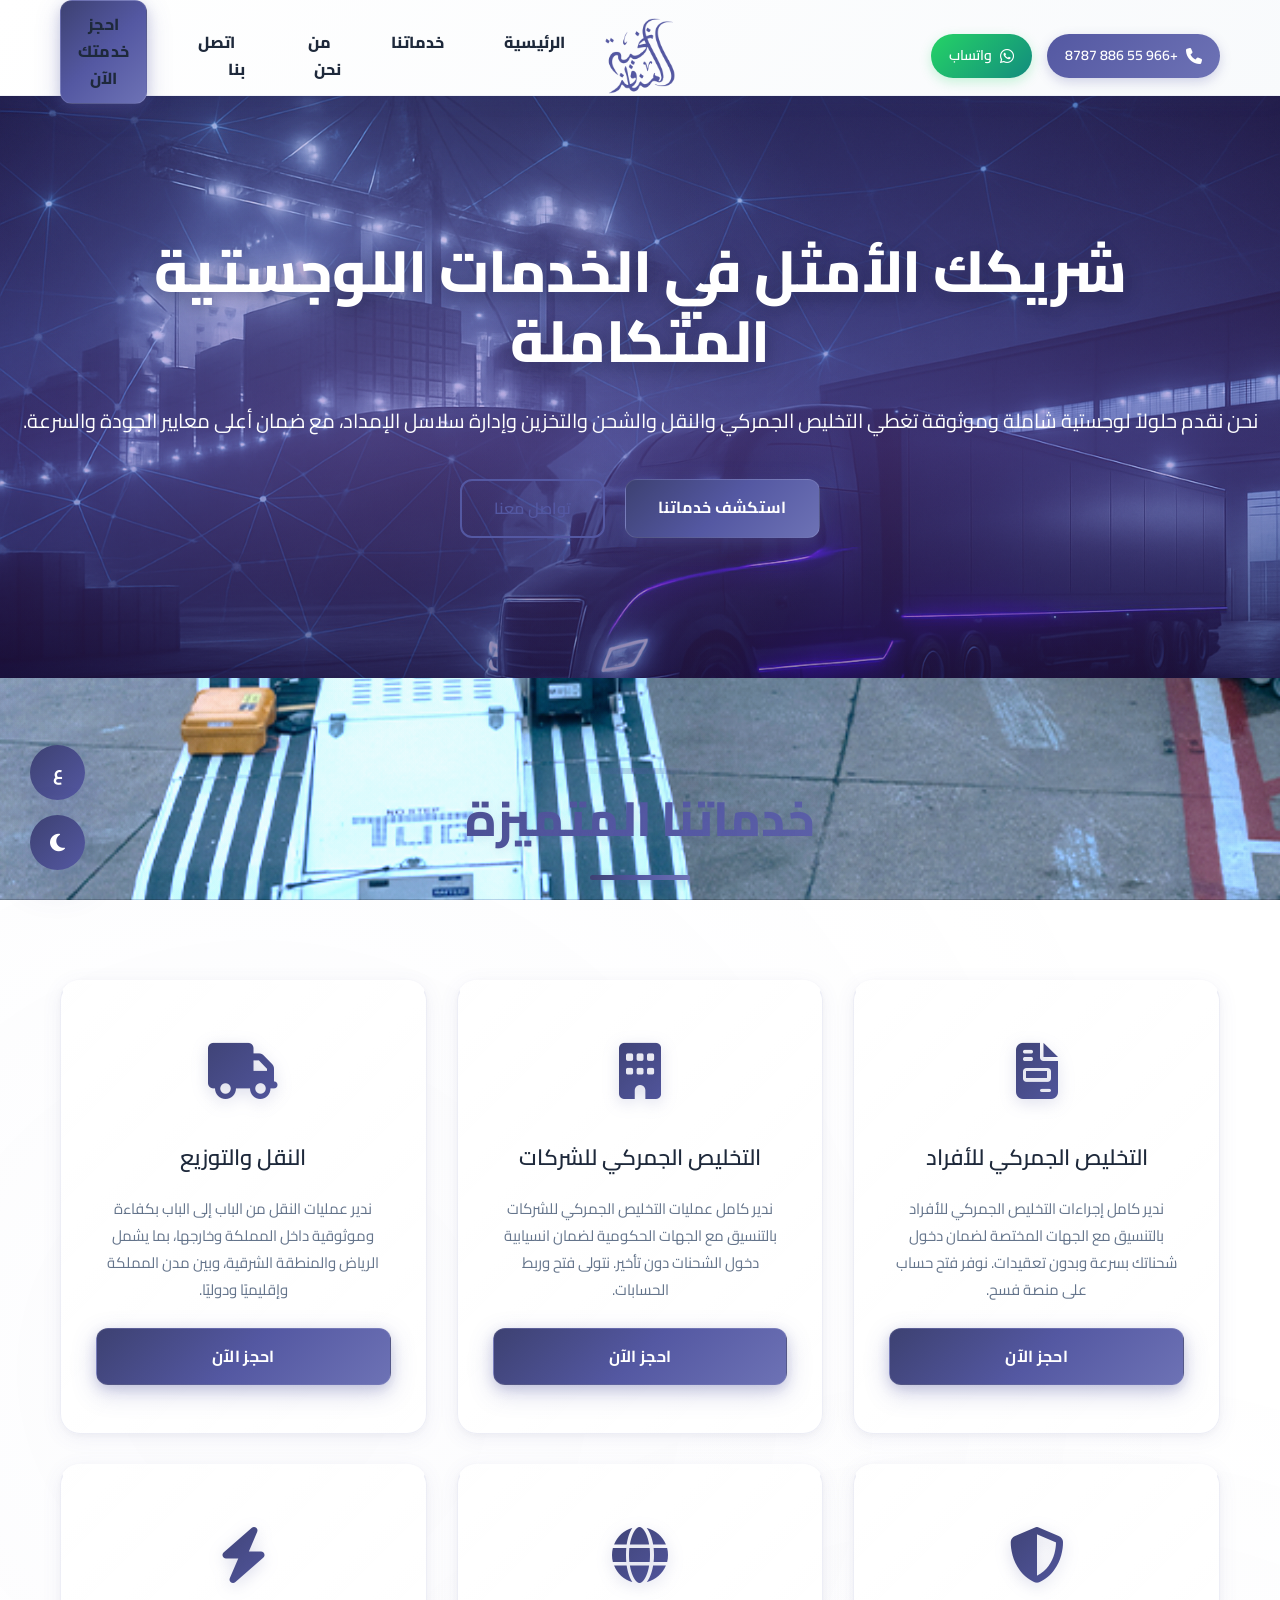
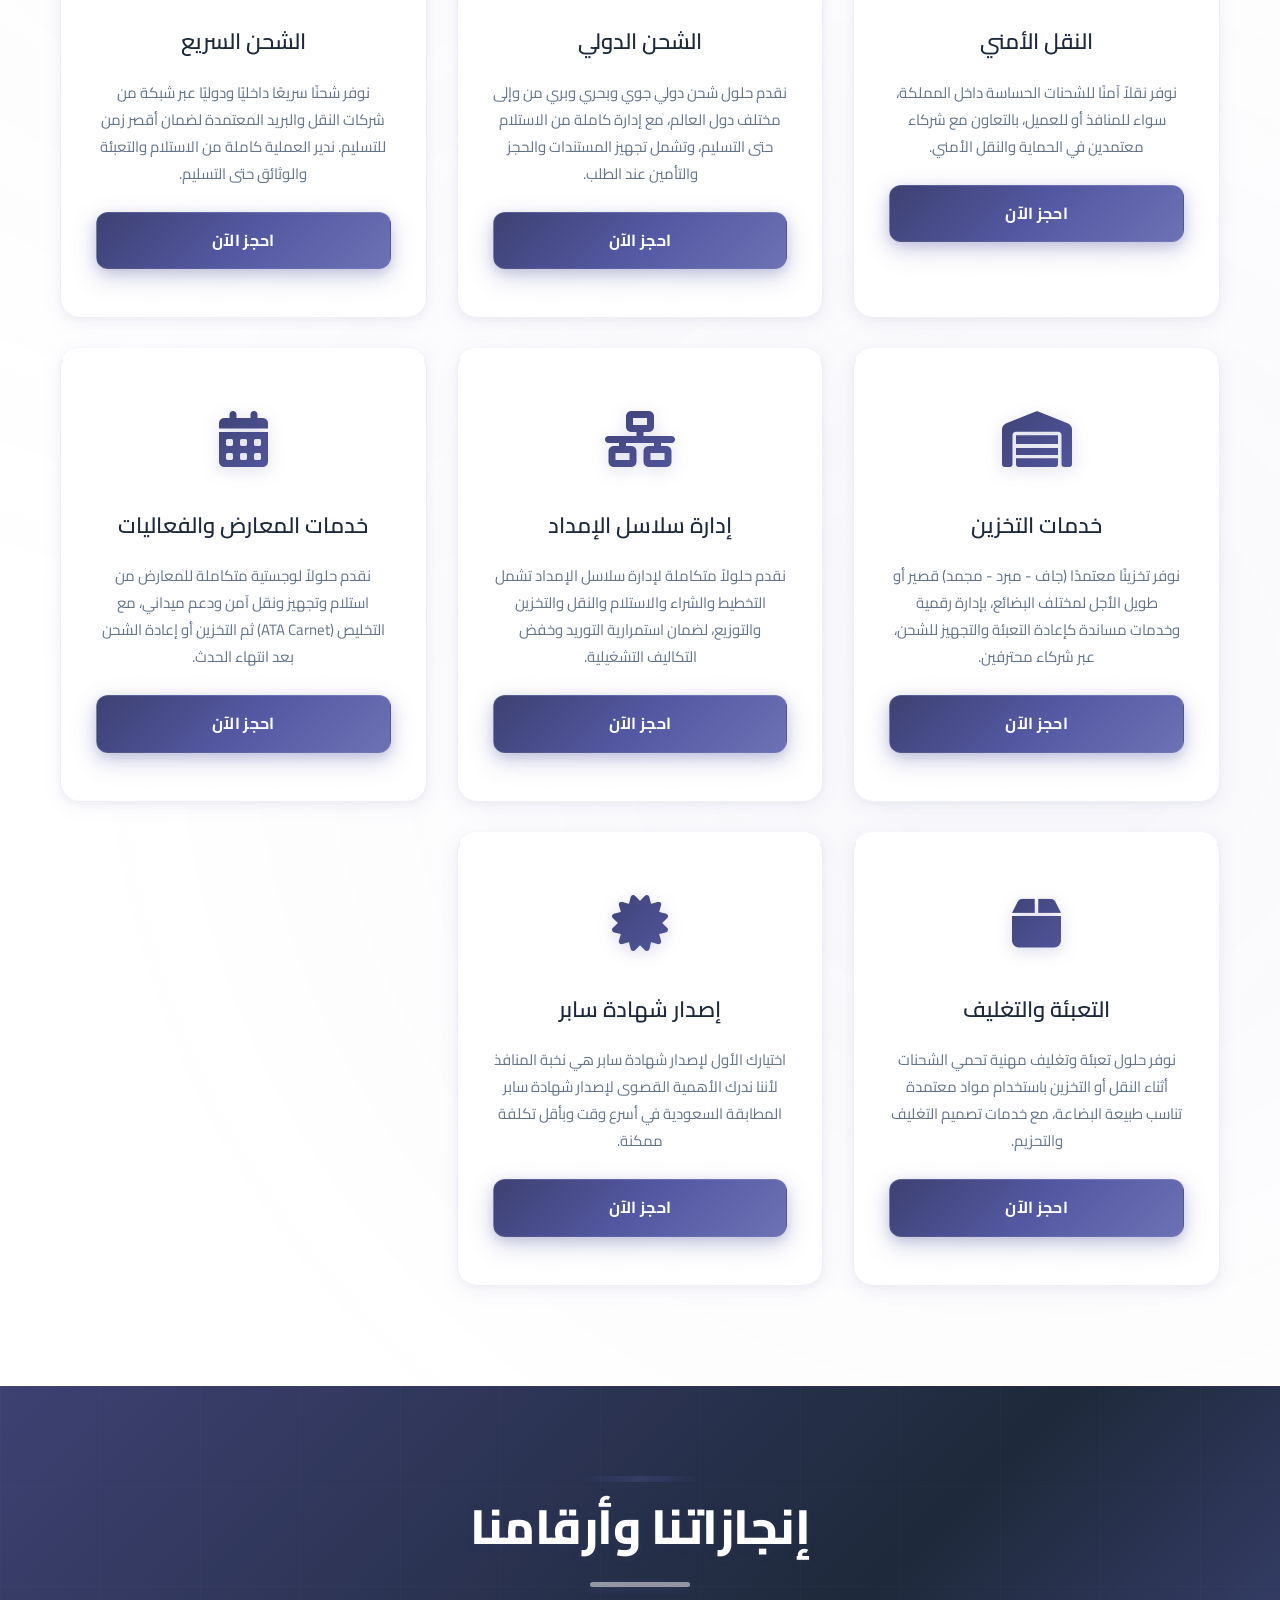
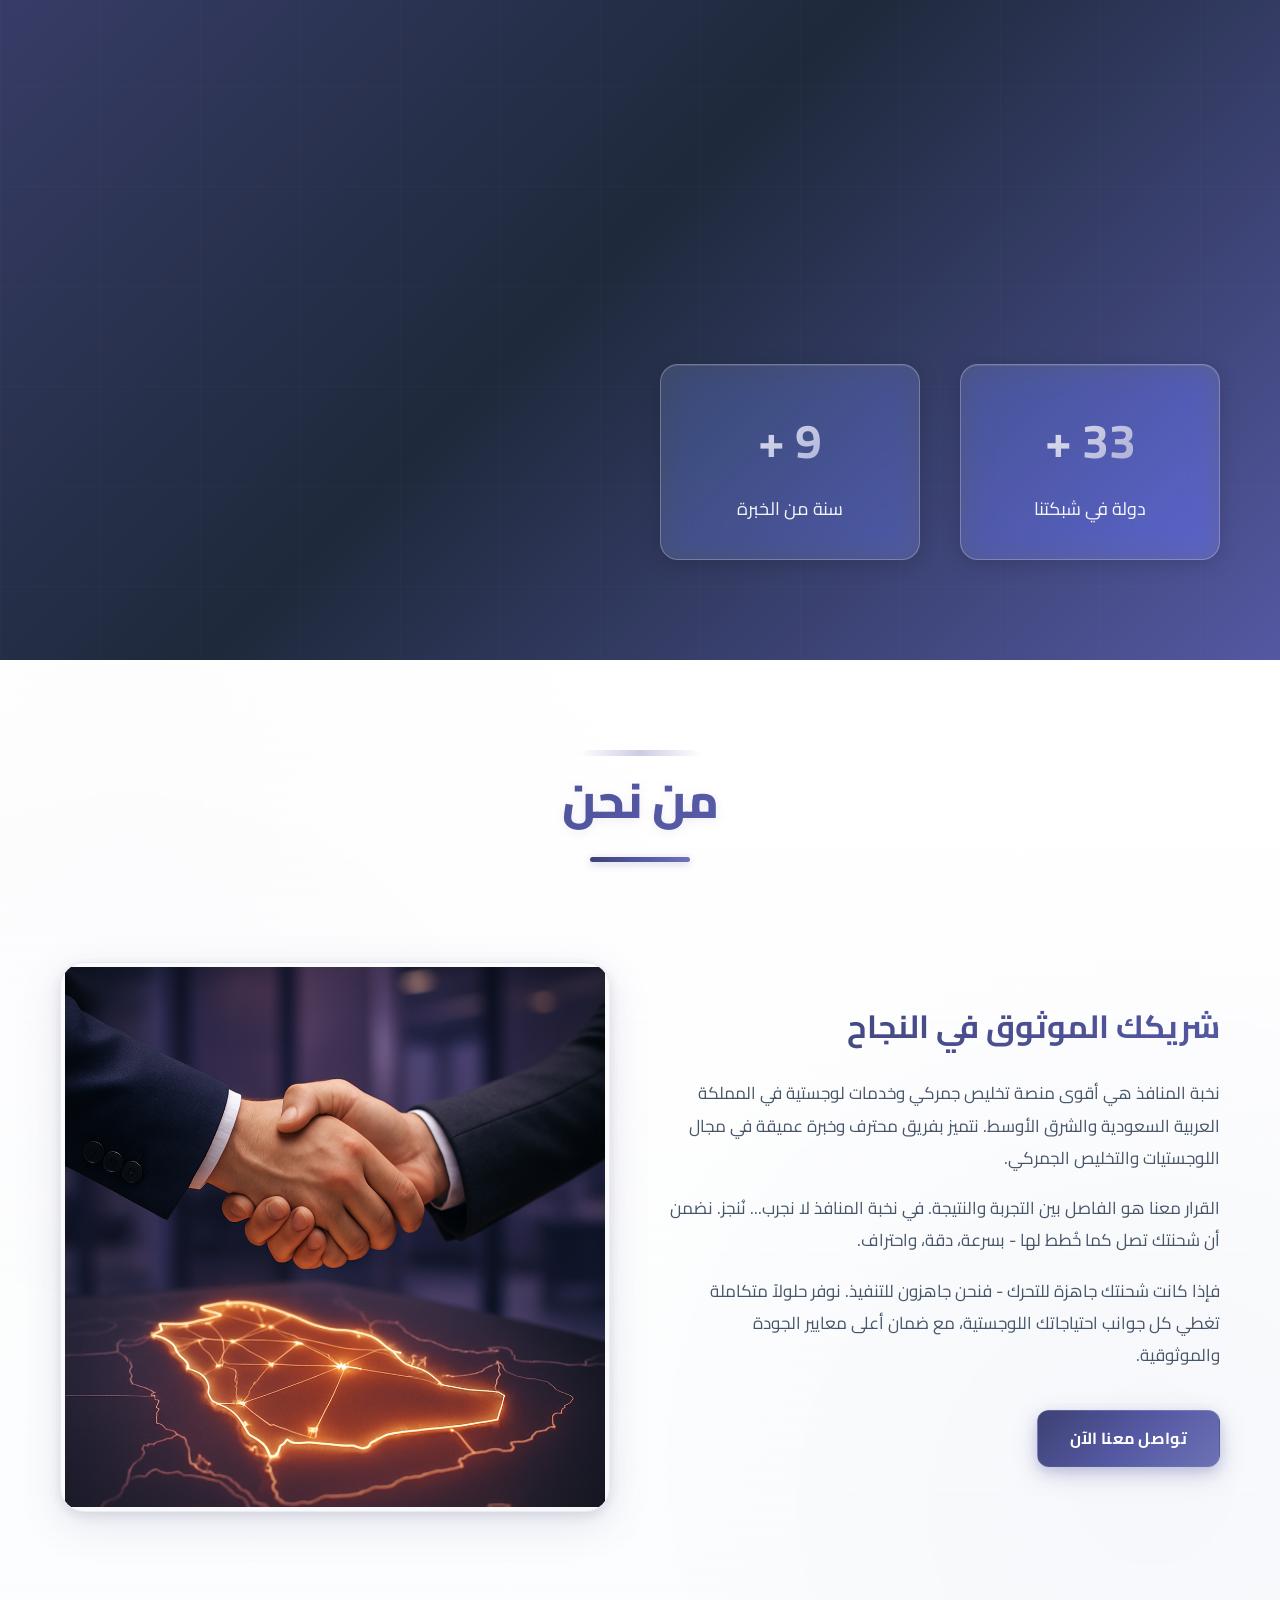
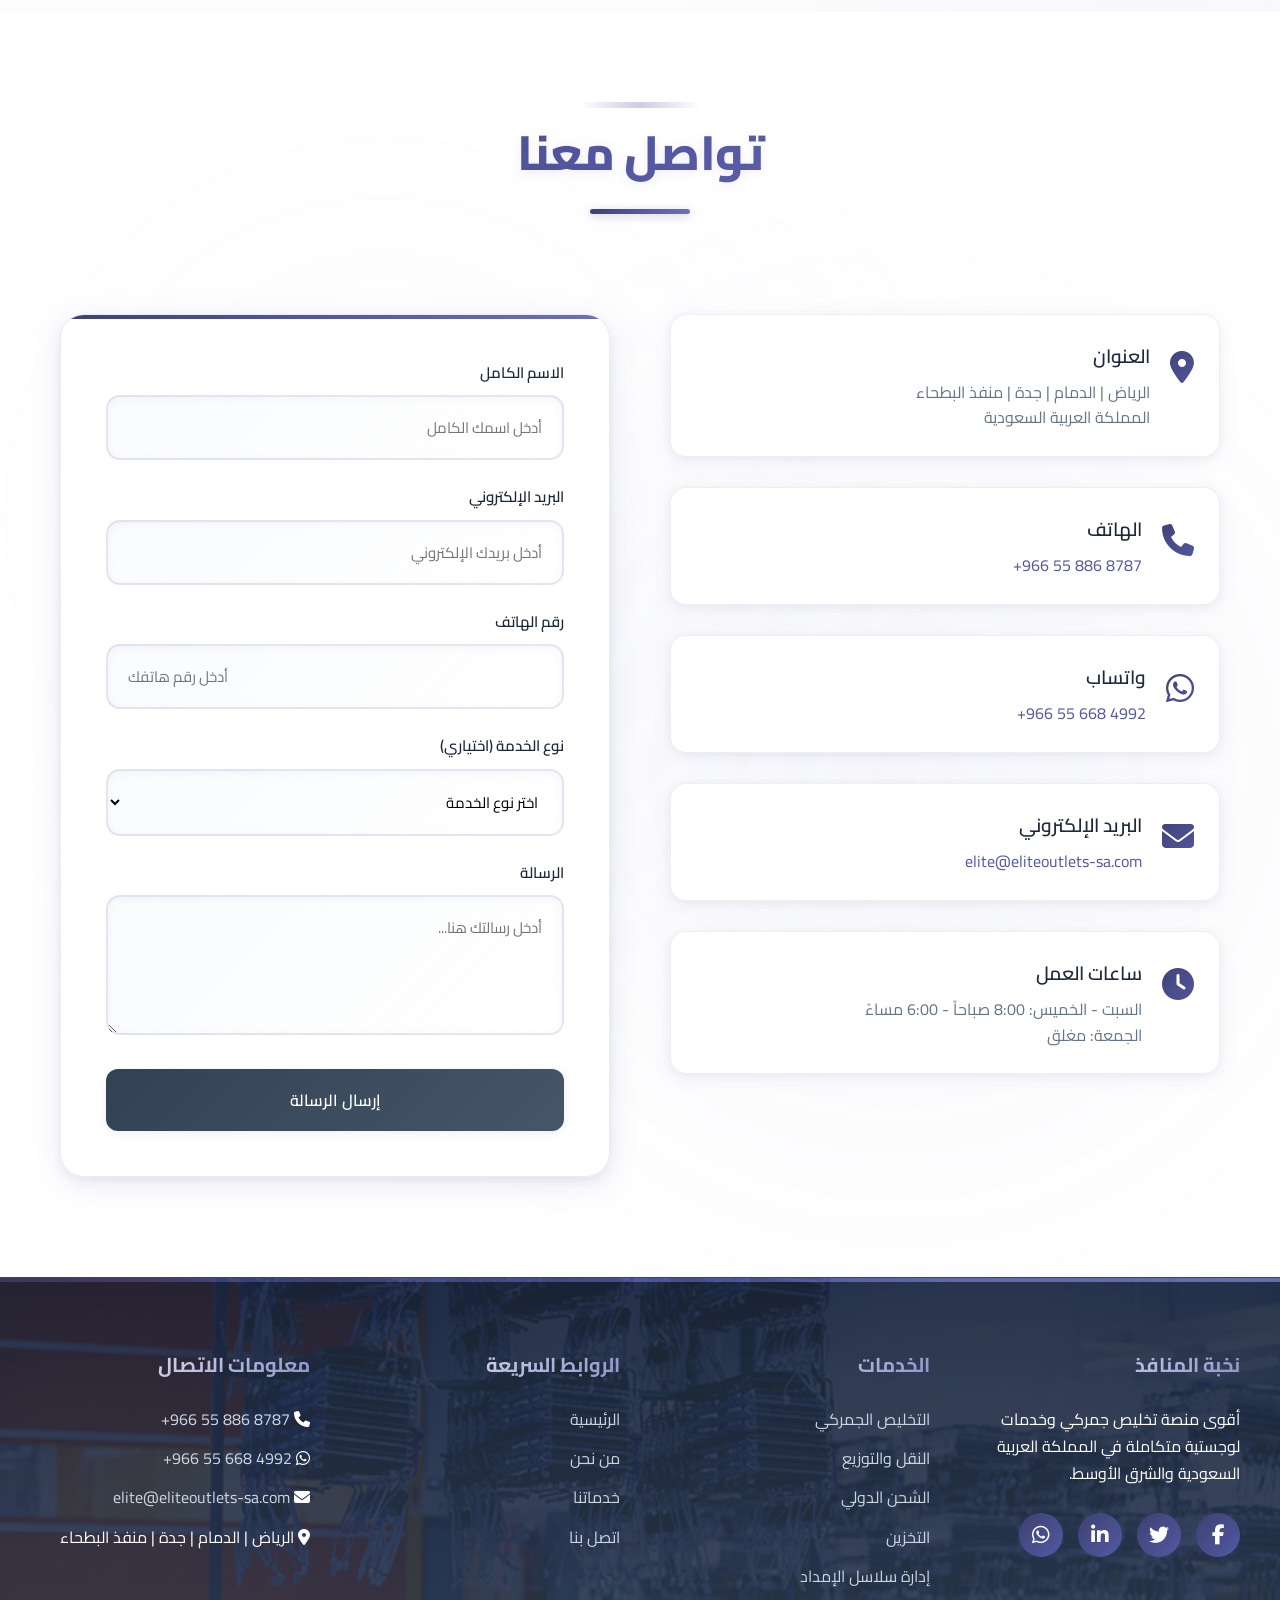
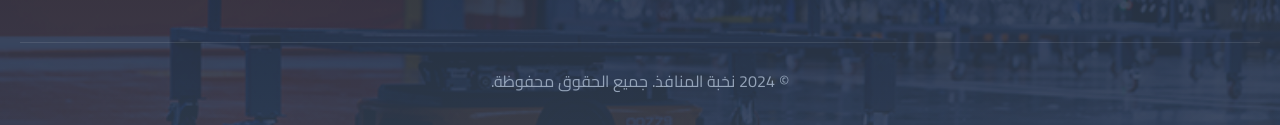
==== commit c38e05d4: "Update: Add services 10 & 11 translations, center logo, fix header, remove scroll-to-top button, mak" ====
--- a/index.html
+++ b/index.html
@@ -30,10 +30,10 @@
                 </a>
             </div>
             <div class="logo">
-                <img src="images/logo.png" alt="شعار نخبة المنافذ" style="height: 90px;">
+                <img src="images/logo.png" alt="شعار نخبة المنافذ" style="height: 90px; display:block;margin:auto;">
             </div>
             <nav>
-                <button class="hamburger">
+                <button class="hamburger" aria-label="إظهار القائمة" tabindex="0">
                     <span></span>
                     <span></span>
                     <span></span>
@@ -41,7 +41,6 @@
                 <ul class="nav-menu">
                     <li><a href="#home">الرئيسية</a></li>
                     <li><a href="#services">خدماتنا</a></li>
-                    
                     <li><a href="#about">من نحن</a></li>
                     <li><a href="#contact">اتصل بنا</a></li>
                     <li><a href="#contact" class="btn btn-primary">احجز خدمتك الآن</a></li>
@@ -156,7 +155,25 @@
                     <p>نقدم حلولاً لوجستية متكاملة للمعارض من استلام وتجهيز ونقل آمن ودعم ميداني، مع التخليص (ATA Carnet) ثم التخزين أو إعادة الشحن بعد انتهاء الحدث.</p>
                     <a href="#contact" class="btn btn-primary">احجز الآن</a>
                 </div>
-
+           <!-- الخدمة 10 -->
+           <div class="service-card">
+            <div class="service-icon">
+                <i class="fas fa-box"></i>
+            </div>
+            <h3>التعبئة والتغليف</h3>
+            <p>نوفر حلول تعبئة وتغليف مهنية تحمي الشحنات أثناء النقل أو التخزين باستخدام مواد معتمدة تناسب طبيعة البضاعة، مع خدمات تصميم التغليف والتحزيم.</p>
+            <a href="#contact" class="btn btn-primary">احجز الآن</a>
+        </div>
+
+        <!-- الخدمة 11 -->
+        <div class="service-card">
+            <div class="service-icon">
+                <i class="fas fa-certificate"></i>
+            </div>
+            <h3>إصدار شهادة سابر</h3>
+            <p>اختيارك الأول لإصدار شهادة سابر هي نخبة المنافذ لأننا ندرك الأهمية القصوى لإصدار شهادة سابر المطابقة السعودية في أسرع وقت وبأقل تكلفة ممكنة.</p>
+            <a href="#contact" class="btn btn-primary">احجز الآن</a>
+        </div>
           
 
                 
@@ -178,7 +195,7 @@
                     <p>عميل مؤسسي وفردي</p>
                 </div>
                 <div class="stat-item">
-                    <h4>98%</h4>
+                    <h4>98</h4>
                     <p>معدل رضا العملاء</p>
                 </div>
                 <div class="stat-item">
--- a/css/style.css
+++ b/css/style.css
@@ -1160,17 +1160,17 @@
         background-attachment: scroll;
     }
     .header-container {
-        grid-template-columns: auto 1fr auto;
+        grid-template-columns: 1fr auto 1fr;
         height: auto;
-        padding: 12px 15px;
-        gap: 10px;
-        min-height: 70px;
+        padding: 12px 10px;
+        gap: 8px;
+        min-height: 64px;
     }
     
     .header-top-actions {
+        justify-self: start;
         order: 1;
-        justify-self: start;
-        gap: 8px;
+        gap: 6px;
     }
     
     .contact-btn {
@@ -1195,7 +1195,7 @@
     .logo {
         order: 2;
         justify-self: center;
-        flex: 1;
+        flex: unset;
     }
     
     .logo img {
@@ -1878,61 +1878,3 @@
 body.dark-theme .floating-btn:hover {
     box-shadow: 0 15px 40px rgba(84, 88, 162, 0.6);
 }
-
-/* زر العودة للأعلى */
-.scroll-to-top {
-    display: flex;
-}
-
-/* استجابة الجوال للأزرار العائمة */
-@media (max-width: 768px) {
-    .floating-actions {
-        bottom: 20px;
-        left: 20px;
-        gap: 12px;
-    }
-    
-    .floating-btn {
-        width: 50px;
-        height: 50px;
-        font-size: 18px;
-    }
-    
-    .action-lang {
-        font-size: 16px;
-    }
-    
-    .scroll-to-top {
-        bottom: 90px;
-        right: 20px;
-        width: 45px;
-        height: 45px;
-        font-size: 18px;
-    }
-}
-
-@media (max-width: 480px) {
-    .floating-actions {
-        bottom: 15px;
-        left: 15px;
-        gap: 10px;
-    }
-    
-    .floating-btn {
-        width: 45px;
-        height: 45px;
-        font-size: 16px;
-    }
-    
-    .action-lang {
-        font-size: 14px;
-    }
-    
-    .scroll-to-top {
-        bottom: 80px;
-        right: 15px;
-        width: 42px;
-        height: 42px;
-        font-size: 16px;
-    }
-}
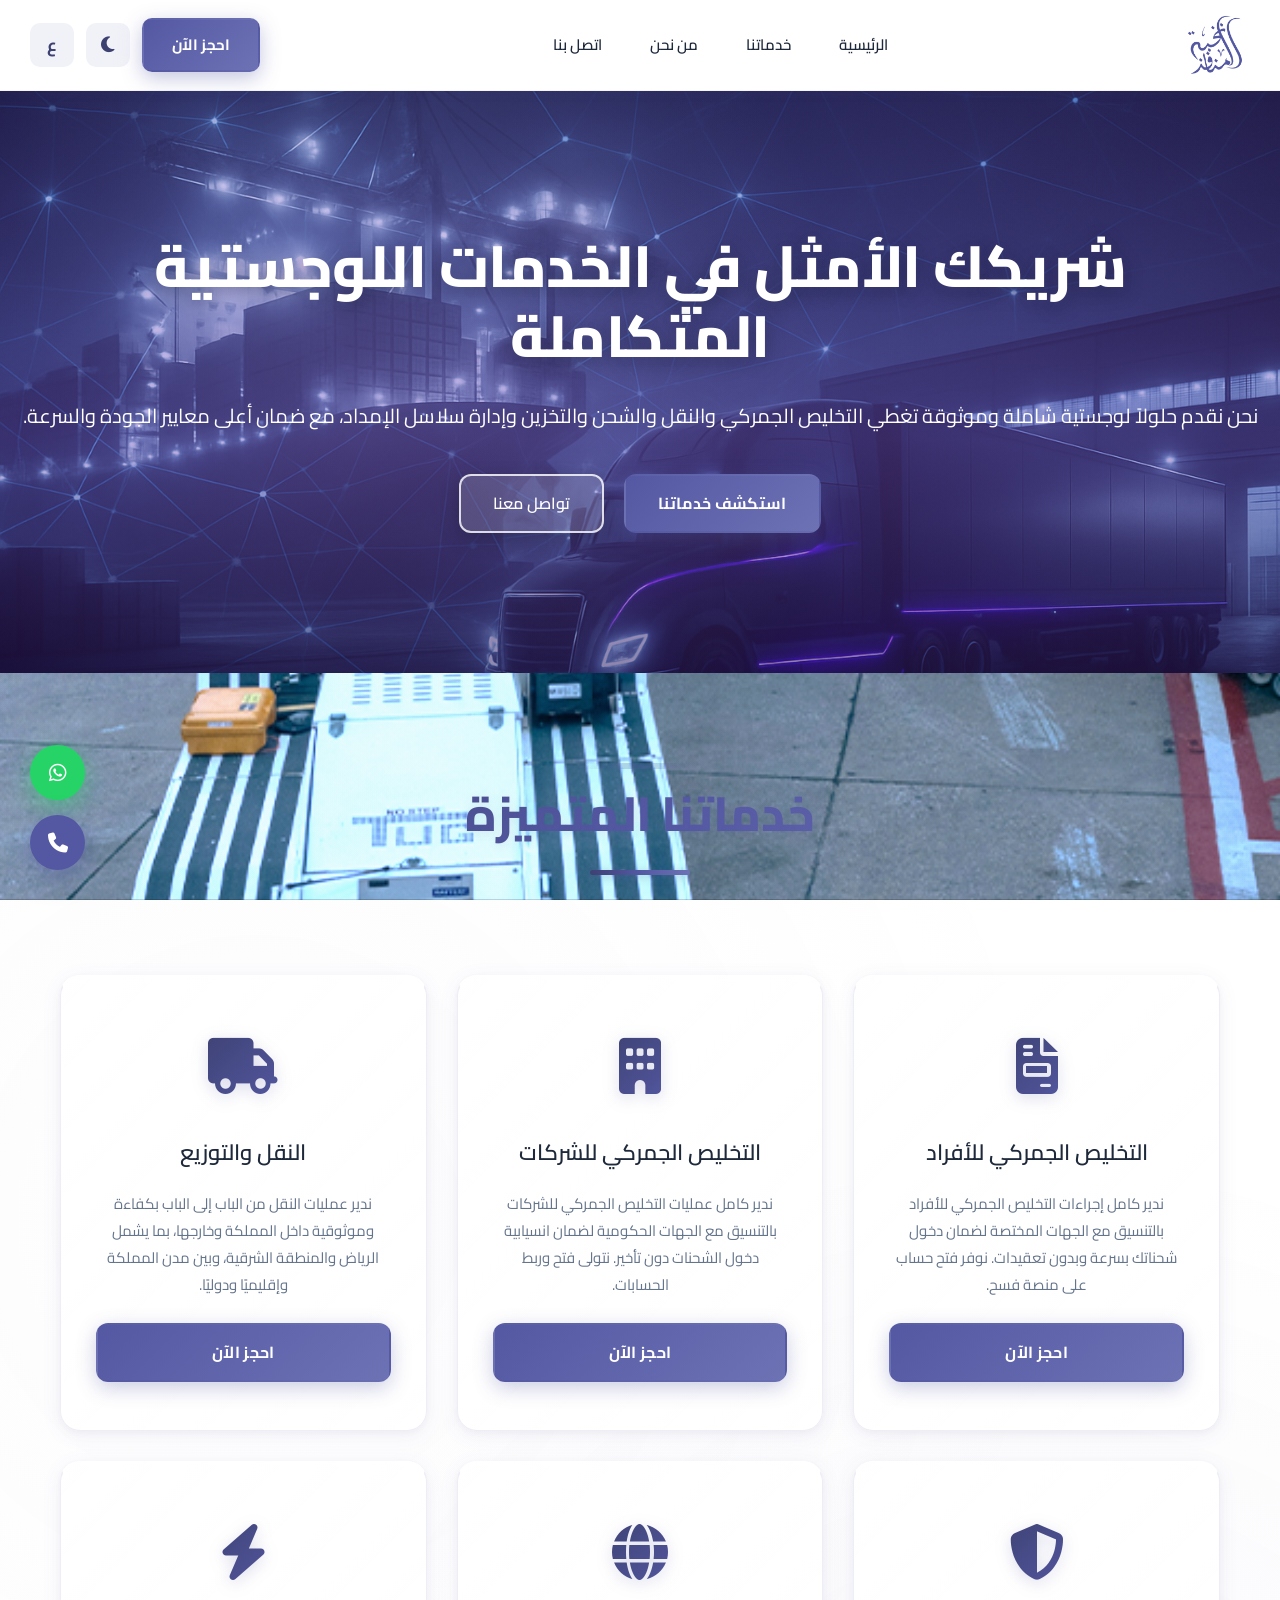
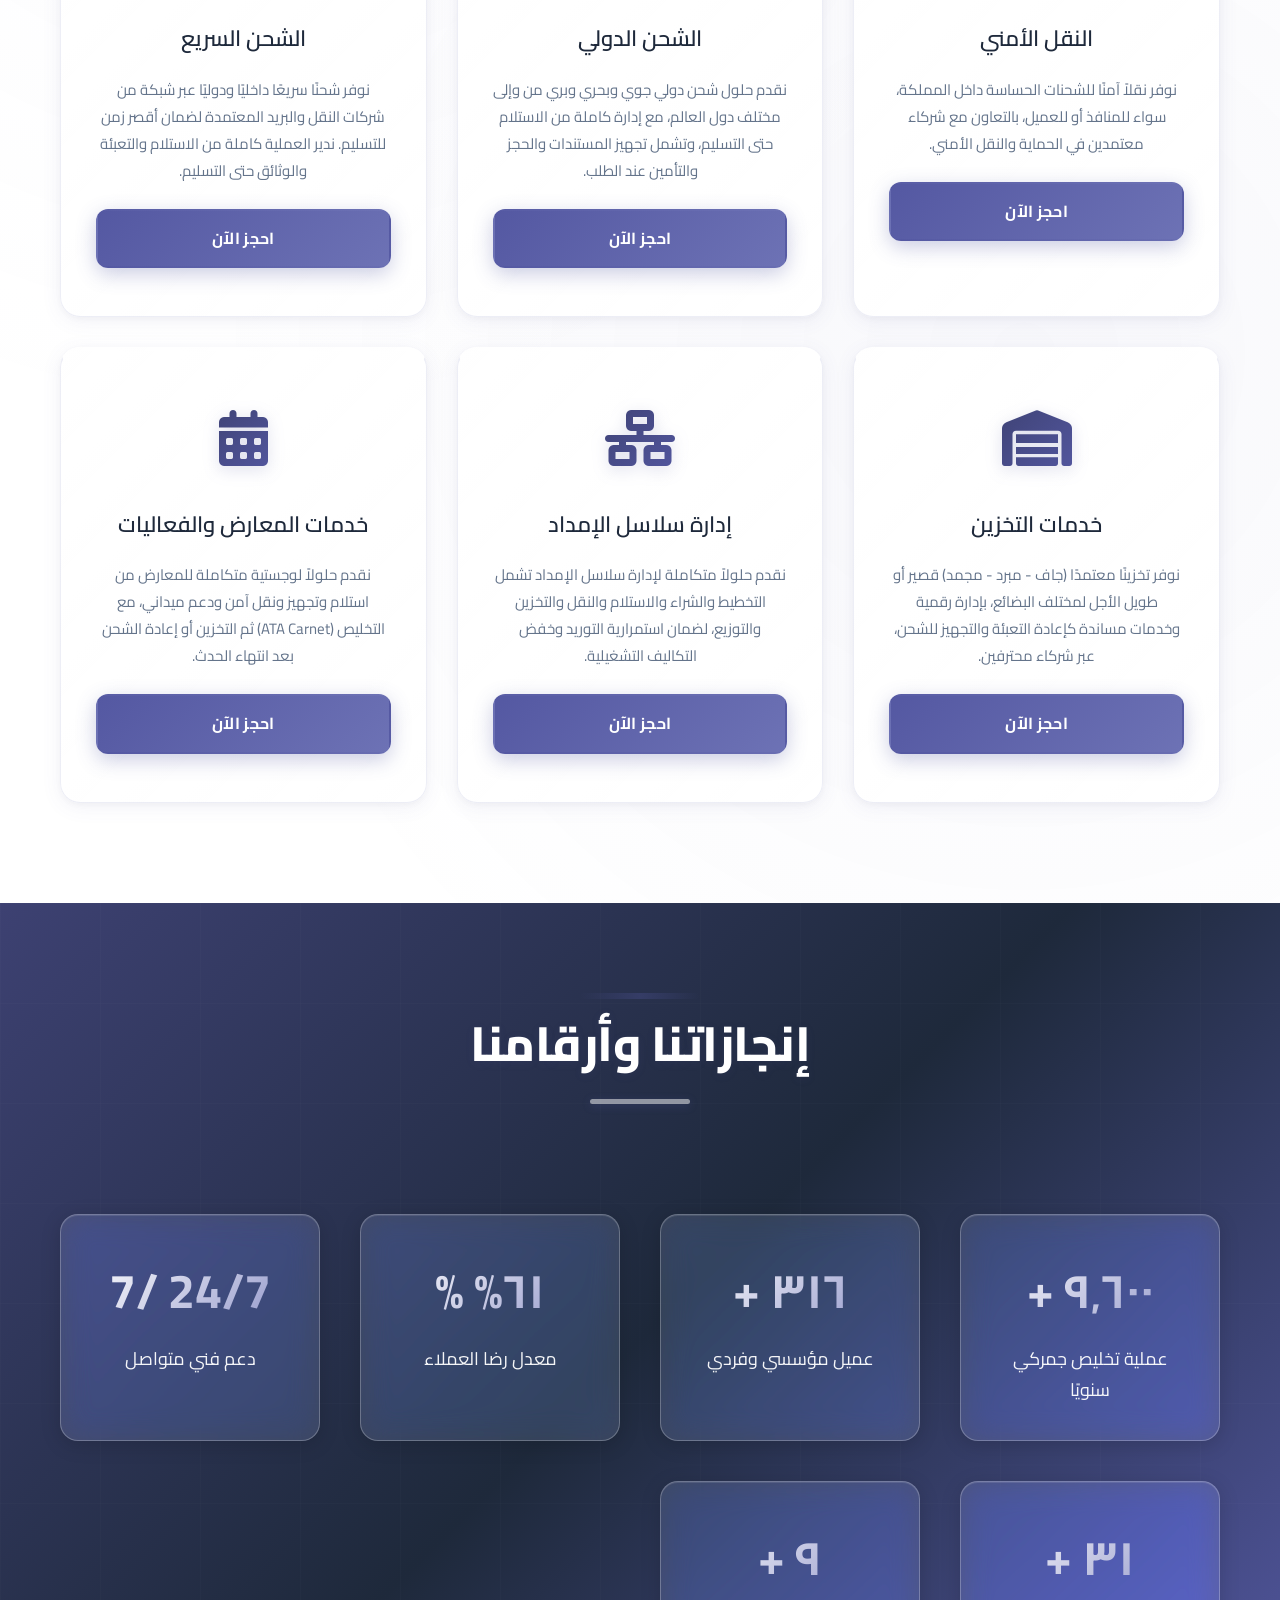
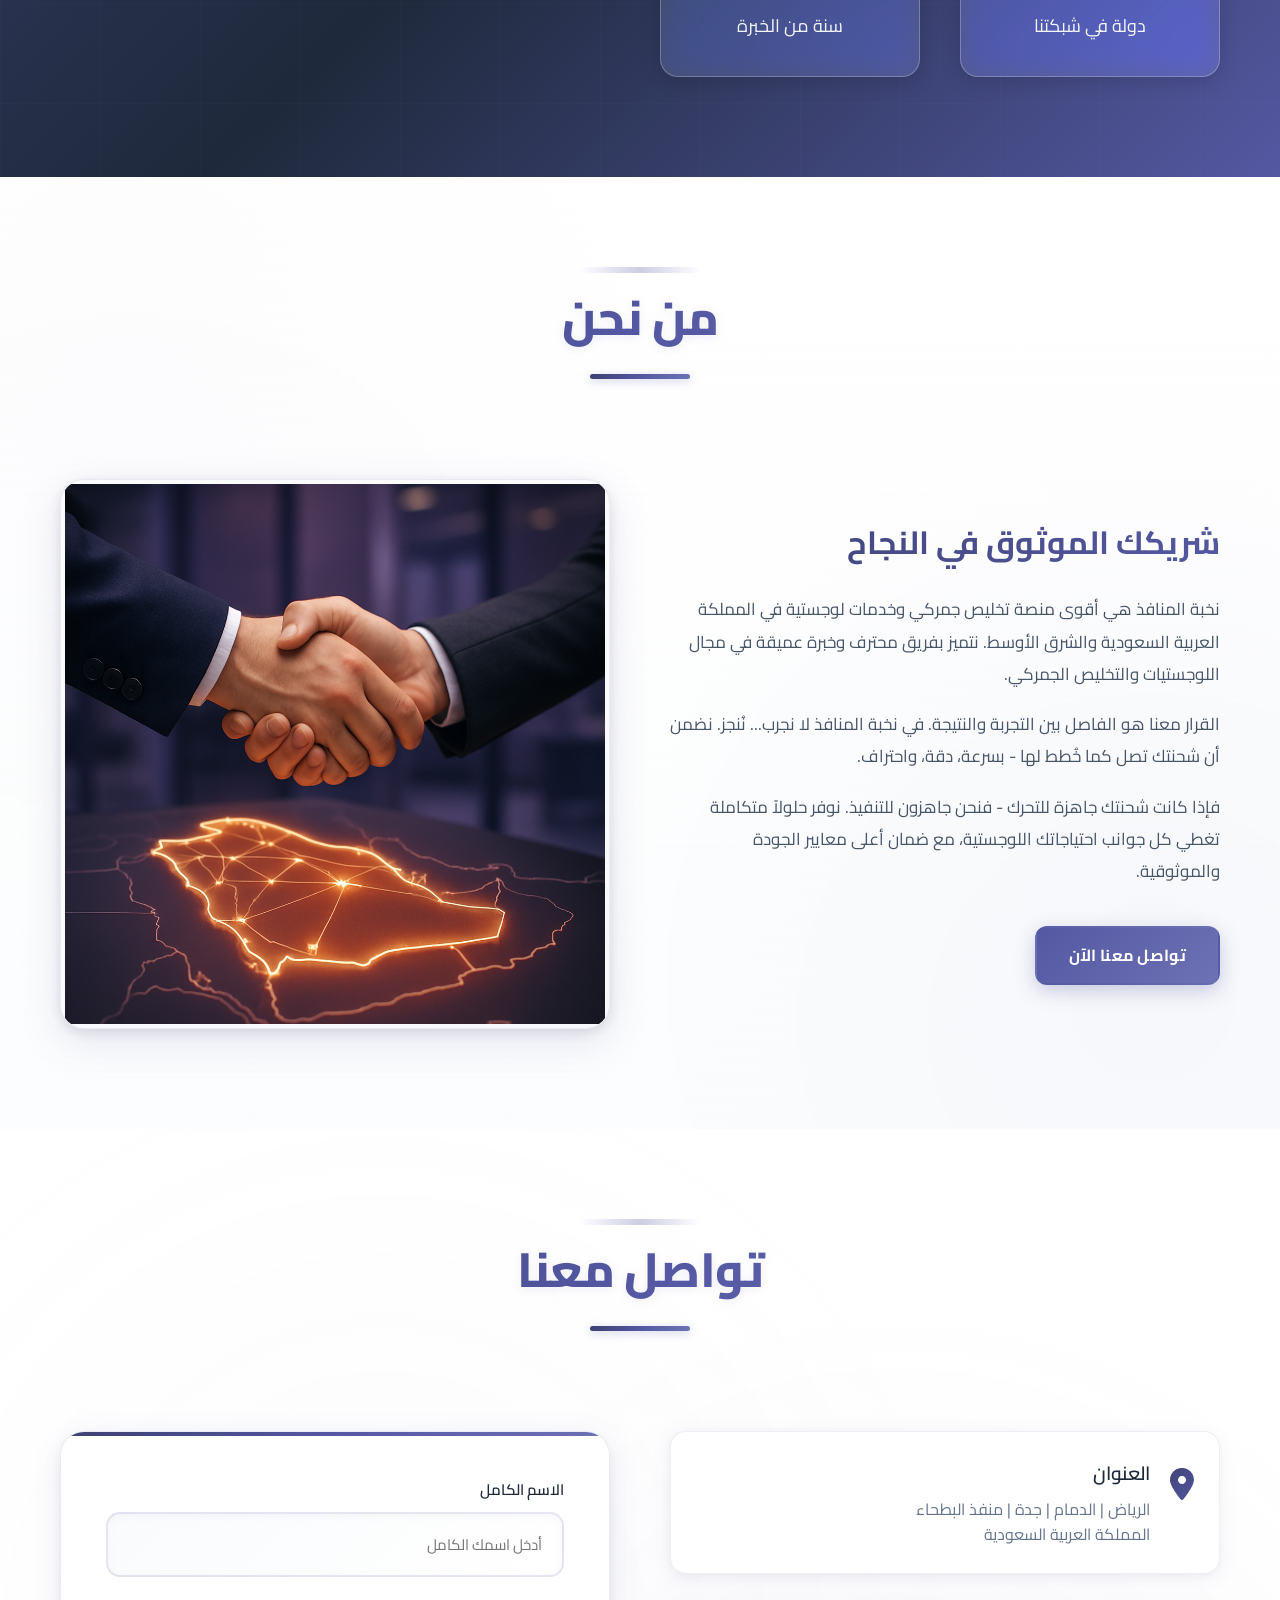
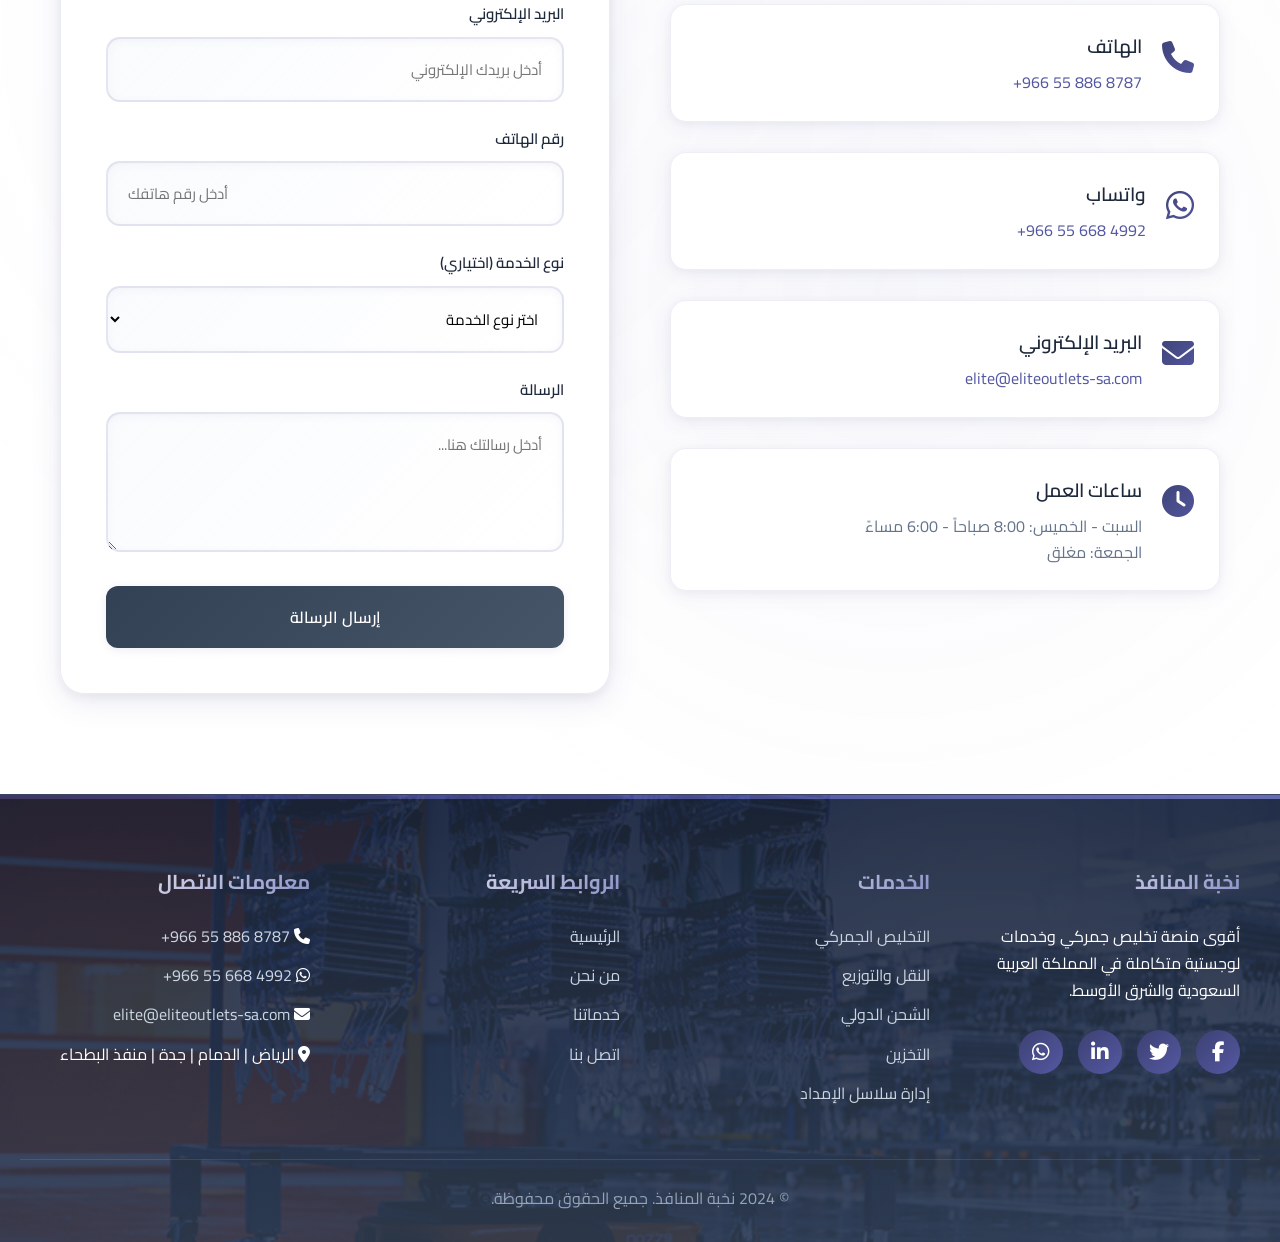
==== commit f414431d: "feat: modernize header and button styles with improved visual hierarchy - Redesigned button styles w" ====
--- a/index.html
+++ b/index.html
@@ -19,21 +19,14 @@
     <!-- ========== شريط التنقل ========== -->
     <header class="header">
         <div class="header-container">
-            <div class="header-top-actions">
-                <a href="tel:+966558868787" class="contact-btn phone-btn" title="اتصل بنا">
-                    <i class="fas fa-phone"></i>
-                    <span>+966 55 886 8787</span>
-                </a>
-                <a href="https://wa.me/966556684992" class="contact-btn whatsapp-btn" title="واتساب">
-                    <i class="fab fa-whatsapp"></i>
-                    <span>واتساب</span>
-                </a>
-            </div>
+            <!-- Logo on the left -->
             <div class="logo">
-                <img src="images/logo.png" alt="شعار نخبة المنافذ" style="height: 90px; display:block;margin:auto;">
-            </div>
-            <nav>
-                <button class="hamburger" aria-label="إظهار القائمة" tabindex="0">
+                <img src="images/logo.png" alt="شعار نخبة المنافذ">
+            </div>
+            
+            <!-- Navigation in center -->
+            <nav class="main-nav">
+                <button class="hamburger" aria-label="قائمة التنقل">
                     <span></span>
                     <span></span>
                     <span></span>
@@ -43,9 +36,19 @@
                     <li><a href="#services">خدماتنا</a></li>
                     <li><a href="#about">من نحن</a></li>
                     <li><a href="#contact">اتصل بنا</a></li>
-                    <li><a href="#contact" class="btn btn-primary">احجز خدمتك الآن</a></li>
                 </ul>
             </nav>
+            
+            <!-- Action buttons on the right -->
+            <div class="header-actions">
+                <a href="#contact" class="btn btn-primary btn-cta">احجز الآن</a>
+                <button class="header-btn theme-toggle-btn" title="تبديل الوضع (ليلي/نهاري)" type="button" aria-label="تبديل الوضع">
+                    <i class="fas fa-moon"></i>
+                </button>
+                <button class="header-btn lang-toggle-btn" title="Switch language / تبديل اللغة" type="button" aria-label="تبديل اللغة">
+                    <span class="lang-text">ع</span>
+                </button>
+            </div>
         </div>
     </header>
 
@@ -155,25 +158,7 @@
                     <p>نقدم حلولاً لوجستية متكاملة للمعارض من استلام وتجهيز ونقل آمن ودعم ميداني، مع التخليص (ATA Carnet) ثم التخزين أو إعادة الشحن بعد انتهاء الحدث.</p>
                     <a href="#contact" class="btn btn-primary">احجز الآن</a>
                 </div>
-           <!-- الخدمة 10 -->
-           <div class="service-card">
-            <div class="service-icon">
-                <i class="fas fa-box"></i>
-            </div>
-            <h3>التعبئة والتغليف</h3>
-            <p>نوفر حلول تعبئة وتغليف مهنية تحمي الشحنات أثناء النقل أو التخزين باستخدام مواد معتمدة تناسب طبيعة البضاعة، مع خدمات تصميم التغليف والتحزيم.</p>
-            <a href="#contact" class="btn btn-primary">احجز الآن</a>
-        </div>
-
-        <!-- الخدمة 11 -->
-        <div class="service-card">
-            <div class="service-icon">
-                <i class="fas fa-certificate"></i>
-            </div>
-            <h3>إصدار شهادة سابر</h3>
-            <p>اختيارك الأول لإصدار شهادة سابر هي نخبة المنافذ لأننا ندرك الأهمية القصوى لإصدار شهادة سابر المطابقة السعودية في أسرع وقت وبأقل تكلفة ممكنة.</p>
-            <a href="#contact" class="btn btn-primary">احجز الآن</a>
-        </div>
+
           
 
                 
@@ -195,7 +180,7 @@
                     <p>عميل مؤسسي وفردي</p>
                 </div>
                 <div class="stat-item">
-                    <h4>98</h4>
+                    <h4>98%</h4>
                     <p>معدل رضا العملاء</p>
                 </div>
                 <div class="stat-item">
--- a/css/style.css
+++ b/css/style.css
@@ -149,191 +149,201 @@
     -webkit-tap-highlight-color: transparent;
 }
 
-.btn::before {
-    content: '';
-    position: absolute;
-    top: 50%;
-    left: 50%;
-    width: 0;
-    height: 0;
-    border-radius: 50%;
-    background: rgba(255, 255, 255, 0.3);
-    transform: translate(-50%, -50%);
-    transition: width 0.6s, height 0.6s;
-}
-
-.btn:hover::before {
-    width: 300px;
-    height: 300px;
-}
 
 .btn-primary {
-    background: linear-gradient(135deg, var(--purple-dark) 0%, var(--purple-medium) 50%, var(--purple-light) 100%);
-    color: var(--white);
-    box-shadow: 0 8px 24px rgba(84, 88, 162, 0.25), 0 4px 12px rgba(84, 88, 162, 0.2);
-    border: 1px solid rgba(255, 255, 255, 0.1);
+    background: linear-gradient(135deg, #5458a2 0%, #6d72b5 100%);
+    color: var(--white) !important;
+    box-shadow: 0 6px 20px rgba(84, 88, 162, 0.3);
+    border: 2px solid transparent;
     font-weight: 700;
     letter-spacing: 0.3px;
 }
 
 .btn-primary:hover {
-    background: linear-gradient(135deg, var(--purple-medium) 0%, var(--purple-dark) 50%, var(--purple-medium) 100%);
-    transform: translateY(-4px) scale(1.03);
-    box-shadow: 0 12px 32px rgba(84, 88, 162, 0.35), 0 6px 16px rgba(84, 88, 162, 0.25);
+    background: linear-gradient(135deg, #3d4178 0%, #4a4e8f 100%);
+    color: var(--white) !important;
+    transform: translateY(-3px);
+    box-shadow: 0 12px 30px rgba(84, 88, 162, 0.6);
     border-color: rgba(255, 255, 255, 0.2);
 }
 
 .btn-secondary {
     background: linear-gradient(135deg, var(--slate-medium) 0%, var(--slate-light) 100%);
-    color: var(--white);
+    color: var(--white) !important;
 }
 
 .btn-secondary:hover {
     background: linear-gradient(135deg, var(--slate-dark) 0%, var(--slate-medium) 100%);
+    color: var(--white) !important;
     transform: translateY(-3px) scale(1.02);
     box-shadow: var(--shadow-lg);
 }
 
 .btn-outline {
-    border: 2px solid var(--purple-medium);
-    color: var(--purple-medium);
-    background-color: transparent;
-    box-shadow: none;
+    border: 2px solid rgba(255, 255, 255, 0.8);
+    color: var(--white) !important;
+    background: rgba(255, 255, 255, 0.15);
+    backdrop-filter: blur(10px);
+    box-shadow: 0 6px 20px rgba(0, 0, 0, 0.2);
 }
 
 .btn-outline:hover {
-    background: linear-gradient(135deg, var(--purple-dark) 0%, var(--purple-medium) 100%);
-    color: var(--white);
-    border-color: transparent;
-    transform: translateY(-3px) scale(1.02);
-    box-shadow: var(--shadow-purple);
+    background: var(--white);
+    color: #3d4178 !important;
+    border-color: var(--white);
+    transform: translateY(-3px);
+    box-shadow: 0 10px 30px rgba(255, 255, 255, 0.4);
 }
 
 /* ========== شريط التنقل (Header) ========== */
 .header {
-    background: linear-gradient(135deg, rgba(255, 255, 255, 0.98) 0%, rgba(248, 250, 252, 0.98) 100%);
+    background: rgba(255, 255, 255, 0.95);
     backdrop-filter: blur(20px) saturate(180%);
     -webkit-backdrop-filter: blur(20px) saturate(180%);
-    box-shadow: 0 4px 20px rgba(84, 88, 162, 0.08), 0 1px 3px rgba(0, 0, 0, 0.05);
-    border-bottom: 1px solid rgba(84, 88, 162, 0.08);
+    box-shadow: 0 2px 12px rgba(84, 88, 162, 0.06);
+    border-bottom: 1px solid rgba(84, 88, 162, 0.06);
     position: sticky;
     top: 0;
     z-index: 1000;
-    transition: all var(--transition-base);
+    transition: all 0.3s cubic-bezier(0.4, 0, 0.2, 1);
 }
 
 .header.scrolled {
-    box-shadow: 0 8px 30px rgba(84, 88, 162, 0.12), 0 2px 8px rgba(0, 0, 0, 0.08);
-    background: linear-gradient(135deg, rgba(255, 255, 255, 0.99) 0%, rgba(248, 250, 252, 0.99) 100%);
-    border-bottom: 1px solid rgba(84, 88, 162, 0.12);
+    box-shadow: 0 4px 20px rgba(84, 88, 162, 0.1), 0 2px 8px rgba(0, 0, 0, 0.05);
+    background: rgba(255, 255, 255, 0.98);
+    border-bottom: 1px solid rgba(84, 88, 162, 0.1);
+}
+
+.header.scrolled .header-container {
+    height: 85px;
 }
 
 .header-container {
-    max-width: 1200px;
+    max-width: 1400px;
     margin: 0 auto;
-    padding: 0 20px;
-    display: grid;
-    grid-template-columns: 1fr auto 1fr;
+    padding: 0 30px;
+    display: flex;
     align-items: center;
-    height: 95px;
-    gap: 20px;
-}
-
-.header-top-actions {
+    justify-content: space-between;
+    height: 90px;
+    gap: 30px;
+}
+
+.header-actions {
     display: flex;
-    gap: 15px;
+    gap: 12px;
     align-items: center;
-    justify-self: start;
-}
-
-.contact-btn {
+}
+
+.header-btn {
     display: inline-flex;
     align-items: center;
-    gap: 8px;
-    padding: 10px 18px;
-    background: linear-gradient(135deg, var(--purple-medium) 0%, var(--purple-light) 100%);
-    color: var(--white);
-    border-radius: 25px;
-    font-size: 14px;
+    justify-content: center;
+    width: 44px;
+    height: 44px;
+    background: rgba(84, 88, 162, 0.08);
+    color: var(--purple-dark);
+    border-radius: 10px;
+    font-size: 16px;
     font-weight: 600;
-    text-decoration: none;
+    border: none;
+    cursor: pointer;
     transition: all var(--transition-base);
-    box-shadow: 0 4px 12px rgba(84, 88, 162, 0.25);
-    white-space: nowrap;
+    backdrop-filter: blur(10px);
+    -webkit-backdrop-filter: blur(10px);
     touch-action: manipulation;
     -webkit-tap-highlight-color: transparent;
 }
 
-.contact-btn:hover {
-    transform: translateY(-3px) scale(1.05);
-    box-shadow: 0 8px 20px rgba(84, 88, 162, 0.4);
-    background: linear-gradient(135deg, var(--purple-dark) 0%, var(--purple-medium) 100%);
-}
-
-.contact-btn i {
-    font-size: 16px;
-}
-
-.phone-btn {
-    background: linear-gradient(135deg, var(--purple-medium) 0%, var(--purple-light) 100%);
-}
-
-.whatsapp-btn {
-    background: linear-gradient(135deg, #25D366 0%, #128C7E 100%);
-    box-shadow: 0 4px 12px rgba(37, 211, 102, 0.25);
-}
-
-.whatsapp-btn:hover {
-    background: linear-gradient(135deg, #128C7E 0%, #25D366 100%);
-    box-shadow: 0 8px 20px rgba(37, 211, 102, 0.4);
+body.dark-theme .header-btn {
+    background: rgba(84, 88, 162, 0.15);
+    color: var(--purple-accent);
+}
+
+body.dark-theme .header-btn:hover {
+    background: var(--purple-medium);
+    color: var(--white);
+    transform: translateY(-2px);
+    box-shadow: 0 4px 12px rgba(84, 88, 162, 0.4);
+}
+
+.header-btn i {
+    font-size: 18px;
+}
+
+.lang-toggle-btn .lang-text {
+    font-size: 17px;
+    font-weight: 700;
+}
+
+.btn-cta {
+    padding: 12px 28px !important;
+    font-size: 15px !important;
+    font-weight: 700;
+    border-radius: 10px;
+    white-space: nowrap;
+    color: var(--white) !important;
+    box-shadow: 0 6px 20px rgba(84, 88, 162, 0.35) !important;
+}
+
+.btn-cta:hover {
+    background: linear-gradient(135deg, #3d4178 0%, #4a4e8f 100%) !important;
+    color: var(--white) !important;
+    transform: translateY(-3px) !important;
+    box-shadow: 0 10px 30px rgba(84, 88, 162, 0.6) !important;
 }
 
 .logo {
-    font-size: 50px;
-    font-weight: 700;
-    background: linear-gradient(135deg, var(--purple-dark) 0%, var(--purple-medium) 100%);
-    -webkit-background-clip: text;
-    -webkit-text-fill-color: transparent;
-    background-clip: text;
     display: flex;
     align-items: center;
+    flex-shrink: 0;
+    transition: transform var(--transition-base);
+}
+
+.logo:hover {
+    transform: scale(1.02);
+}
+
+.logo img {
+    height: 70px;
+    width: auto;
+    object-fit: contain;
+    transition: transform var(--transition-base);
+}
+
+.logo:hover img {
+    transform: scale(1.05);
+}
+
+.main-nav {
+    flex: 1;
+    display: flex;
     justify-content: center;
-    gap: 10px;
-    transition: transform var(--transition-base);
-    justify-self: center;
-}
-
-.logo:hover {
-    transform: scale(1.05);
-}
-
-.logo img {
-    transition: transform var(--transition-base);
-}
-
-.logo:hover img {
-    transform: rotate(5deg) scale(1.1);
-}
-
-nav {
-    justify-self: end;
+    align-items: center;
 }
 
 .nav-menu {
     display: flex;
     list-style: none;
-    gap: 50px;
+    gap: 40px;
     align-items: center;
+    margin: 0;
+    padding: 0;
+}
+
+.nav-menu li {
+    margin: 0;
 }
 
 .nav-menu a {
     color: var(--slate-dark);
-    font-weight: 800;
-    font-size: 16px;
-    position: relative;
-    padding: 10px;
+    font-weight: 600;
+    font-size: 15px;
+    position: relative;
+    padding: 8px 4px;
     touch-action: manipulation;
     -webkit-tap-highlight-color: transparent;
+    transition: all var(--transition-base);
 }
 
 .nav-menu a::after {
@@ -342,10 +352,10 @@
     bottom: 0;
     right: 0;
     width: 0;
-    height: 3px;
+    height: 2px;
     background: linear-gradient(90deg, var(--purple-dark) 0%, var(--purple-medium) 100%);
     transition: width var(--transition-base);
-    border-radius: 2px;
+    border-radius: 1px;
 }
 
 .nav-menu a:hover::after {
@@ -353,8 +363,17 @@
 }
 
 .nav-menu a:hover {
-    color: var(--purple-dark);
-    transform: translateY(-2px);
+    color: var(--purple-medium);
+}
+
+.nav-menu a.active {
+    color: var(--purple-medium);
+    font-weight: 700;
+}
+
+.nav-menu a.active::after {
+    width: 100%;
+    background: var(--purple-medium);
 }
 
 .hamburger {
@@ -1160,53 +1179,40 @@
         background-attachment: scroll;
     }
     .header-container {
-        grid-template-columns: 1fr auto 1fr;
-        height: auto;
-        padding: 12px 10px;
+        padding: 12px 20px;
+        height: 70px;
+        gap: 15px;
+    }
+    
+    .logo img {
+        height: 50px;
+    }
+    
+    .main-nav {
+        order: 3;
+    }
+    
+    .header-actions {
+        order: 2;
         gap: 8px;
-        min-height: 64px;
-    }
-    
-    .header-top-actions {
-        justify-self: start;
-        order: 1;
-        gap: 6px;
-    }
-    
-    .contact-btn {
-        width: 42px;
-        height: 42px;
-        padding: 0;
-        justify-content: center;
-        border-radius: 50%;
+    }
+    
+    .header-btn {
+        width: 40px;
+        height: 40px;
+        font-size: 15px;
+    }
+    
+    .header-btn i {
         font-size: 16px;
-        gap: 0;
-    }
-    
-    .contact-btn span {
-        display: none;
-    }
-    
-    .contact-btn i {
-        font-size: 18px;
-        margin: 0;
-    }
-    
-    .logo {
-        order: 2;
-        justify-self: center;
-        flex: unset;
-    }
-    
-    .logo img {
-        height: 60px !important;
-        max-width: 100%;
-        object-fit: contain;
-    }
-    
-    nav {
-        order: 3;
-        justify-self: end;
+    }
+    
+    .lang-toggle-btn .lang-text {
+        font-size: 15px;
+    }
+    
+    .btn-cta {
+        display: none !important;
     }
     
     .hamburger {
@@ -1672,20 +1678,25 @@
 }
 
 body.dark-theme .header {
-    background: linear-gradient(135deg, rgba(73,40,137,0.92) 0%, rgba(52,41,116,0.92) 80%);
-    box-shadow: 0 6px 30px rgba(84, 88, 162, 0.18);
-    border-bottom: 1.5px solid rgba(84, 88, 162, 0.16);
+    background: rgba(15, 23, 42, 0.95);
+    backdrop-filter: blur(20px) saturate(180%);
+    -webkit-backdrop-filter: blur(20px) saturate(180%);
+    box-shadow: 0 4px 20px rgba(0, 0, 0, 0.3);
+    border-bottom: 1px solid rgba(84, 88, 162, 0.2);
 }
 
 body.dark-theme .header.scrolled {
-    background: linear-gradient(135deg, rgba(54,16,95,0.98) 0%, rgba(31,21,48,0.98) 100%);
-    box-shadow: 0 12px 40px rgba(84, 88, 162, 0.22);
-    border-bottom: 2px solid rgba(84, 88, 162, 0.28);
+    background: rgba(15, 23, 42, 0.98);
+    box-shadow: 0 8px 30px rgba(0, 0, 0, 0.4);
+    border-bottom: 1px solid rgba(84, 88, 162, 0.3);
 }
 
 body.dark-theme .nav-menu {
-    background: linear-gradient(135deg,rgba(73,40,137,0.97),rgba(52,41,116,0.94));
-    box-shadow: 0 8px 24px rgba(84, 88, 162, 0.10);
+    background: rgba(15, 23, 42, 0.98);
+    backdrop-filter: blur(20px);
+    -webkit-backdrop-filter: blur(20px);
+    box-shadow: 0 8px 30px rgba(0, 0, 0, 0.3);
+    border: 1px solid rgba(84, 88, 162, 0.2);
 }
 
 body.dark-theme .nav-menu a {
@@ -1701,15 +1712,16 @@
 }
 
 body.dark-theme .service-card {
-    background: linear-gradient(135deg, #1E293B 0%, #334155 100%);
-    border: 1px solid rgba(84, 88, 162, 0.2);
+    background: linear-gradient(135deg, rgba(30, 41, 59, 0.8) 0%, rgba(51, 65, 85, 0.6) 100%);
+    backdrop-filter: blur(10px);
+    border: 1px solid rgba(84, 88, 162, 0.25);
     color: #F8FAFC;
 }
 
 body.dark-theme .service-card:hover {
-    background: linear-gradient(135deg, #334155 0%, #475569 100%);
-    border-color: var(--purple-medium);
-    box-shadow: 0 20px 50px rgba(84, 88, 162, 0.4);
+    background: linear-gradient(135deg, rgba(51, 65, 85, 0.9) 0%, rgba(71, 85, 105, 0.8) 100%);
+    border-color: var(--purple-accent);
+    box-shadow: 0 20px 50px rgba(84, 88, 162, 0.5), 0 0 0 1px rgba(84, 88, 162, 0.3);
 }
 
 body.dark-theme .service-card h3 {
@@ -1721,7 +1733,17 @@
 }
 
 body.dark-theme .about {
-    background-color: #0F172A;
+    background: linear-gradient(180deg, #0F172A 0%, #1E293B 100%);
+}
+
+body.dark-theme .about-image {
+    border-color: rgba(84, 88, 162, 0.3);
+    box-shadow: 0 12px 40px rgba(0, 0, 0, 0.4), 0 4px 12px rgba(84, 88, 162, 0.2);
+}
+
+body.dark-theme .about-image:hover {
+    border-color: rgba(84, 88, 162, 0.5);
+    box-shadow: 0 20px 60px rgba(0, 0, 0, 0.5), 0 8px 24px rgba(84, 88, 162, 0.3);
 }
 
 body.dark-theme .about-text p {
@@ -1738,14 +1760,16 @@
 }
 
 body.dark-theme .contact-item {
-    background: #1E293B;
-    border: 1px solid rgba(84, 88, 162, 0.2);
+    background: rgba(30, 41, 59, 0.6);
+    backdrop-filter: blur(10px);
+    border: 1px solid rgba(84, 88, 162, 0.25);
     color: #F8FAFC;
 }
 
 body.dark-theme .contact-item:hover {
-    background: #334155;
-    border-color: var(--purple-medium);
+    background: rgba(51, 65, 85, 0.8);
+    border-color: var(--purple-accent);
+    box-shadow: 0 12px 40px rgba(84, 88, 162, 0.3);
 }
 
 body.dark-theme .contact-item h4 {
@@ -1757,8 +1781,9 @@
 }
 
 body.dark-theme .contact-form {
-    background: #1E293B;
-    border: 1px solid rgba(84, 88, 162, 0.2);
+    background: rgba(30, 41, 59, 0.6);
+    backdrop-filter: blur(10px);
+    border: 1px solid rgba(84, 88, 162, 0.25);
 }
 
 body.dark-theme .form-group label {
@@ -1768,7 +1793,7 @@
 body.dark-theme .form-group input,
 body.dark-theme .form-group textarea,
 body.dark-theme .form-group select {
-    background: #0F172A;
+    background: rgba(15, 23, 42, 0.8);
     border-color: rgba(84, 88, 162, 0.3);
     color: #F8FAFC;
 }
@@ -1776,9 +1801,10 @@
 body.dark-theme .form-group input:focus,
 body.dark-theme .form-group textarea:focus,
 body.dark-theme .form-group select:focus {
-    background: #1E293B;
-    border-color: var(--purple-medium);
+    background: rgba(30, 41, 59, 0.9);
+    border-color: var(--purple-accent);
     color: #F8FAFC;
+    box-shadow: 0 0 0 4px rgba(84, 88, 162, 0.2), 0 4px 12px rgba(84, 88, 162, 0.15);
 }
 
 body.dark-theme .form-group input::placeholder,
@@ -1788,6 +1814,52 @@
 
 body.dark-theme .footer {
     background: linear-gradient(180deg, #0F172A 0%, #1E293B 100%);
+}
+
+/* Dark mode - Stats section */
+body.dark-theme .stats {
+    background: linear-gradient(135deg, #1E293B 0%, #0F172A 50%, #1E293B 100%);
+}
+
+body.dark-theme .stat-item {
+    background: rgba(255, 255, 255, 0.08);
+    border-color: rgba(84, 88, 162, 0.3);
+}
+
+body.dark-theme .stat-item:hover {
+    background: rgba(255, 255, 255, 0.12);
+    border-color: rgba(84, 88, 162, 0.5);
+}
+
+/* Dark mode - Better button visibility */
+body.dark-theme .btn-primary {
+    background: linear-gradient(135deg, #6d72b5 0%, #8e93c8 100%);
+    box-shadow: 0 6px 20px rgba(84, 88, 162, 0.4);
+}
+
+body.dark-theme .btn-primary:hover {
+    background: linear-gradient(135deg, #5458a2 0%, #6d72b5 100%);
+    box-shadow: 0 12px 30px rgba(84, 88, 162, 0.7);
+}
+
+body.dark-theme .btn-secondary {
+    background: linear-gradient(135deg, #475569 0%, #64748B 100%);
+}
+
+body.dark-theme .btn-secondary:hover {
+    background: linear-gradient(135deg, #334155 0%, #475569 100%);
+}
+
+body.dark-theme .btn-outline {
+    border-color: rgba(142, 147, 200, 0.6);
+    color: var(--purple-accent) !important;
+    background: rgba(84, 88, 162, 0.15);
+}
+
+body.dark-theme .btn-outline:hover {
+    background: var(--purple-accent);
+    color: #0F172A !important;
+    border-color: var(--purple-accent);
 }
 
 /* ========== الأزرار العائمة (Floating Action Buttons) ========== */
@@ -1831,44 +1903,63 @@
     -webkit-tap-highlight-color: transparent;
 }
 
-.floating-btn::before {
+.floating-btn i {
+    position: relative;
+    z-index: 1;
+}
+
+.floating-btn:hover {
+    transform: translateY(-5px) scale(1.1);
+    box-shadow: 0 10px 30px rgba(84, 88, 162, 0.5);
+}
+
+.floating-btn:active {
+    transform: translateY(-2px) scale(1.05);
+}
+
+.action-whatsapp {
+    background: #25D366;
+    box-shadow: 0 8px 24px rgba(37, 211, 102, 0.5);
+}
+
+.action-whatsapp:hover {
+    background: #1da851;
+    box-shadow: 0 12px 32px rgba(37, 211, 102, 0.7);
+}
+
+.action-whatsapp::after {
     content: '';
     position: absolute;
     top: 50%;
     left: 50%;
-    width: 0;
-    height: 0;
+    width: 100%;
+    height: 100%;
     border-radius: 50%;
-    background: rgba(255, 255, 255, 0.3);
+    background: rgba(37, 211, 102, 0.4);
     transform: translate(-50%, -50%);
-    transition: width 0.6s, height 0.6s;
-}
-
-.floating-btn:hover::before {
-    width: 300px;
-    height: 300px;
-}
-
-.floating-btn:hover {
-    transform: translateY(-5px) scale(1.1);
-    box-shadow: 0 10px 30px rgba(84, 88, 162, 0.5);
-}
-
-.floating-btn:active {
-    transform: translateY(-2px) scale(1.05);
-}
-
-.action-theme {
-    background: linear-gradient(135deg, var(--purple-dark) 0%, var(--purple-medium) 100%);
-}
-
-.action-lang {
-    background: linear-gradient(135deg, var(--purple-dark) 0%, var(--purple-medium) 100%) !important;
-    font-weight: 700;
-    font-size: 18px;
-    font-family: var(--font-primary);
-    color: white;
-    border: none;
+    animation: pulse 2s ease-out infinite;
+    z-index: -1;
+}
+
+@keyframes pulse {
+    0% {
+        transform: translate(-50%, -50%) scale(1);
+        opacity: 1;
+    }
+    100% {
+        transform: translate(-50%, -50%) scale(1.5);
+        opacity: 0;
+    }
+}
+
+.action-phone {
+    background: #5458a2;
+    box-shadow: 0 8px 24px rgba(84, 88, 162, 0.5);
+}
+
+.action-phone:hover {
+    background: #3d4178;
+    box-shadow: 0 12px 32px rgba(84, 88, 162, 0.7);
 }
 
 body.dark-theme .floating-btn {
@@ -1878,3 +1969,53 @@
 body.dark-theme .floating-btn:hover {
     box-shadow: 0 15px 40px rgba(84, 88, 162, 0.6);
 }
+
+/* زر العودة للأعلى */
+.scroll-to-top {
+    display: flex;
+}
+
+/* استجابة الجوال للأزرار العائمة */
+@media (max-width: 768px) {
+    .floating-actions {
+        bottom: 20px;
+        left: 20px;
+        gap: 12px;
+    }
+    
+    .floating-btn {
+        width: 50px;
+        height: 50px;
+        font-size: 18px;
+    }
+    
+    .scroll-to-top {
+        bottom: 90px;
+        right: 20px;
+        width: 45px;
+        height: 45px;
+        font-size: 18px;
+    }
+}
+
+@media (max-width: 480px) {
+    .floating-actions {
+        bottom: 15px;
+        left: 15px;
+        gap: 10px;
+    }
+    
+    .floating-btn {
+        width: 45px;
+        height: 45px;
+        font-size: 16px;
+    }
+    
+    .scroll-to-top {
+        bottom: 80px;
+        right: 15px;
+        width: 42px;
+        height: 42px;
+        font-size: 16px;
+    }
+}
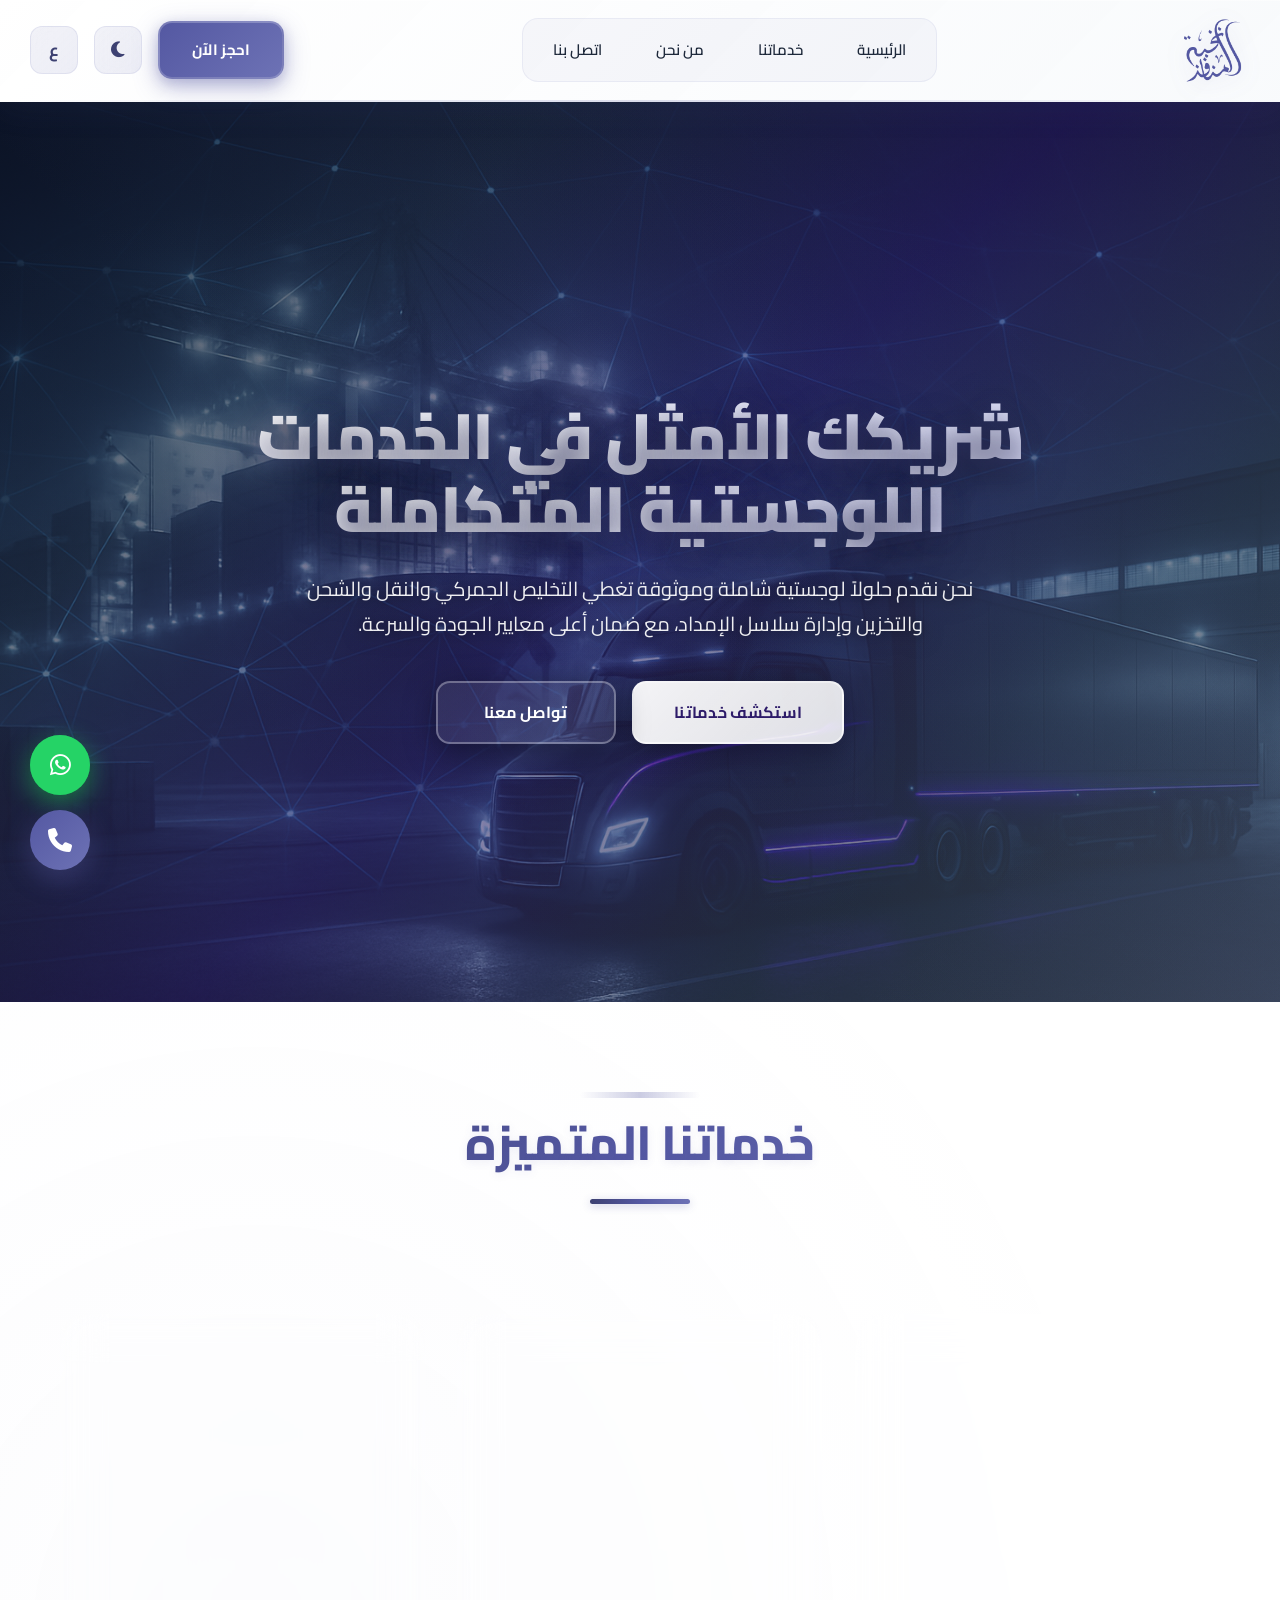
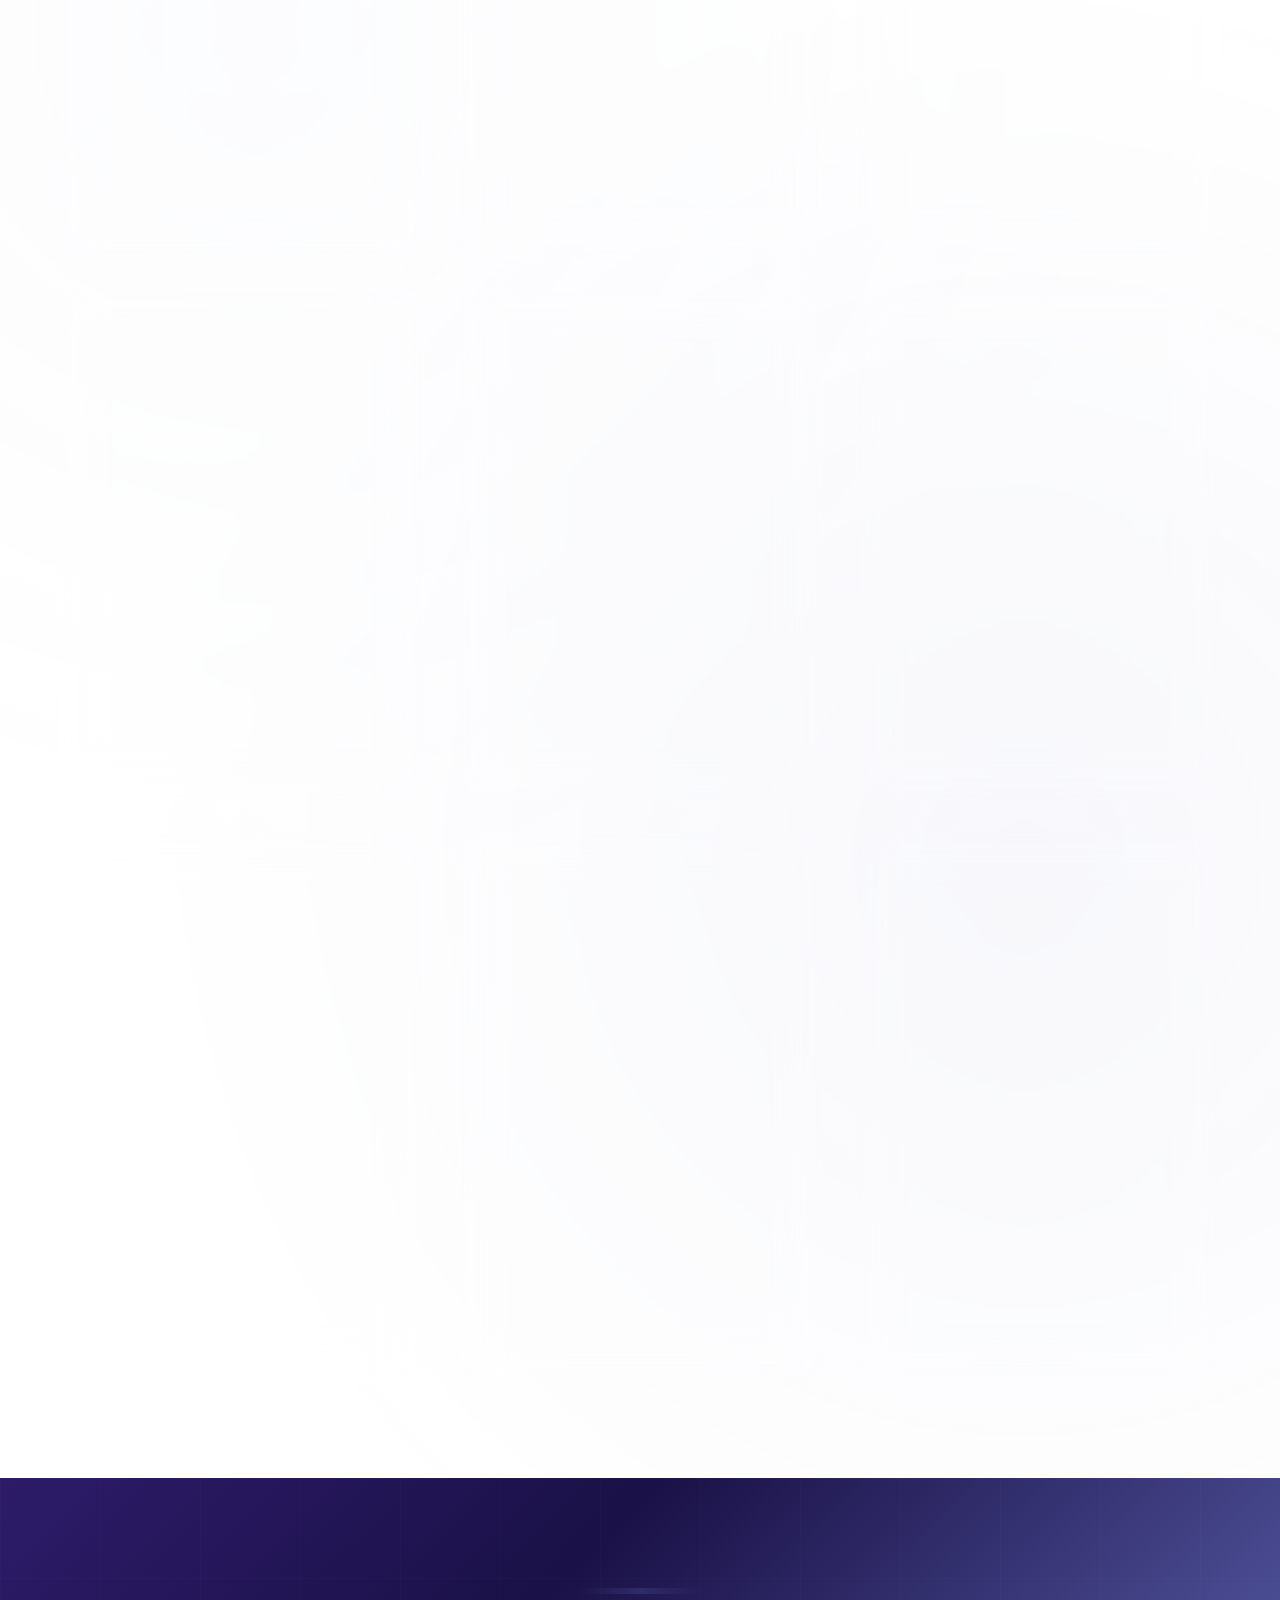
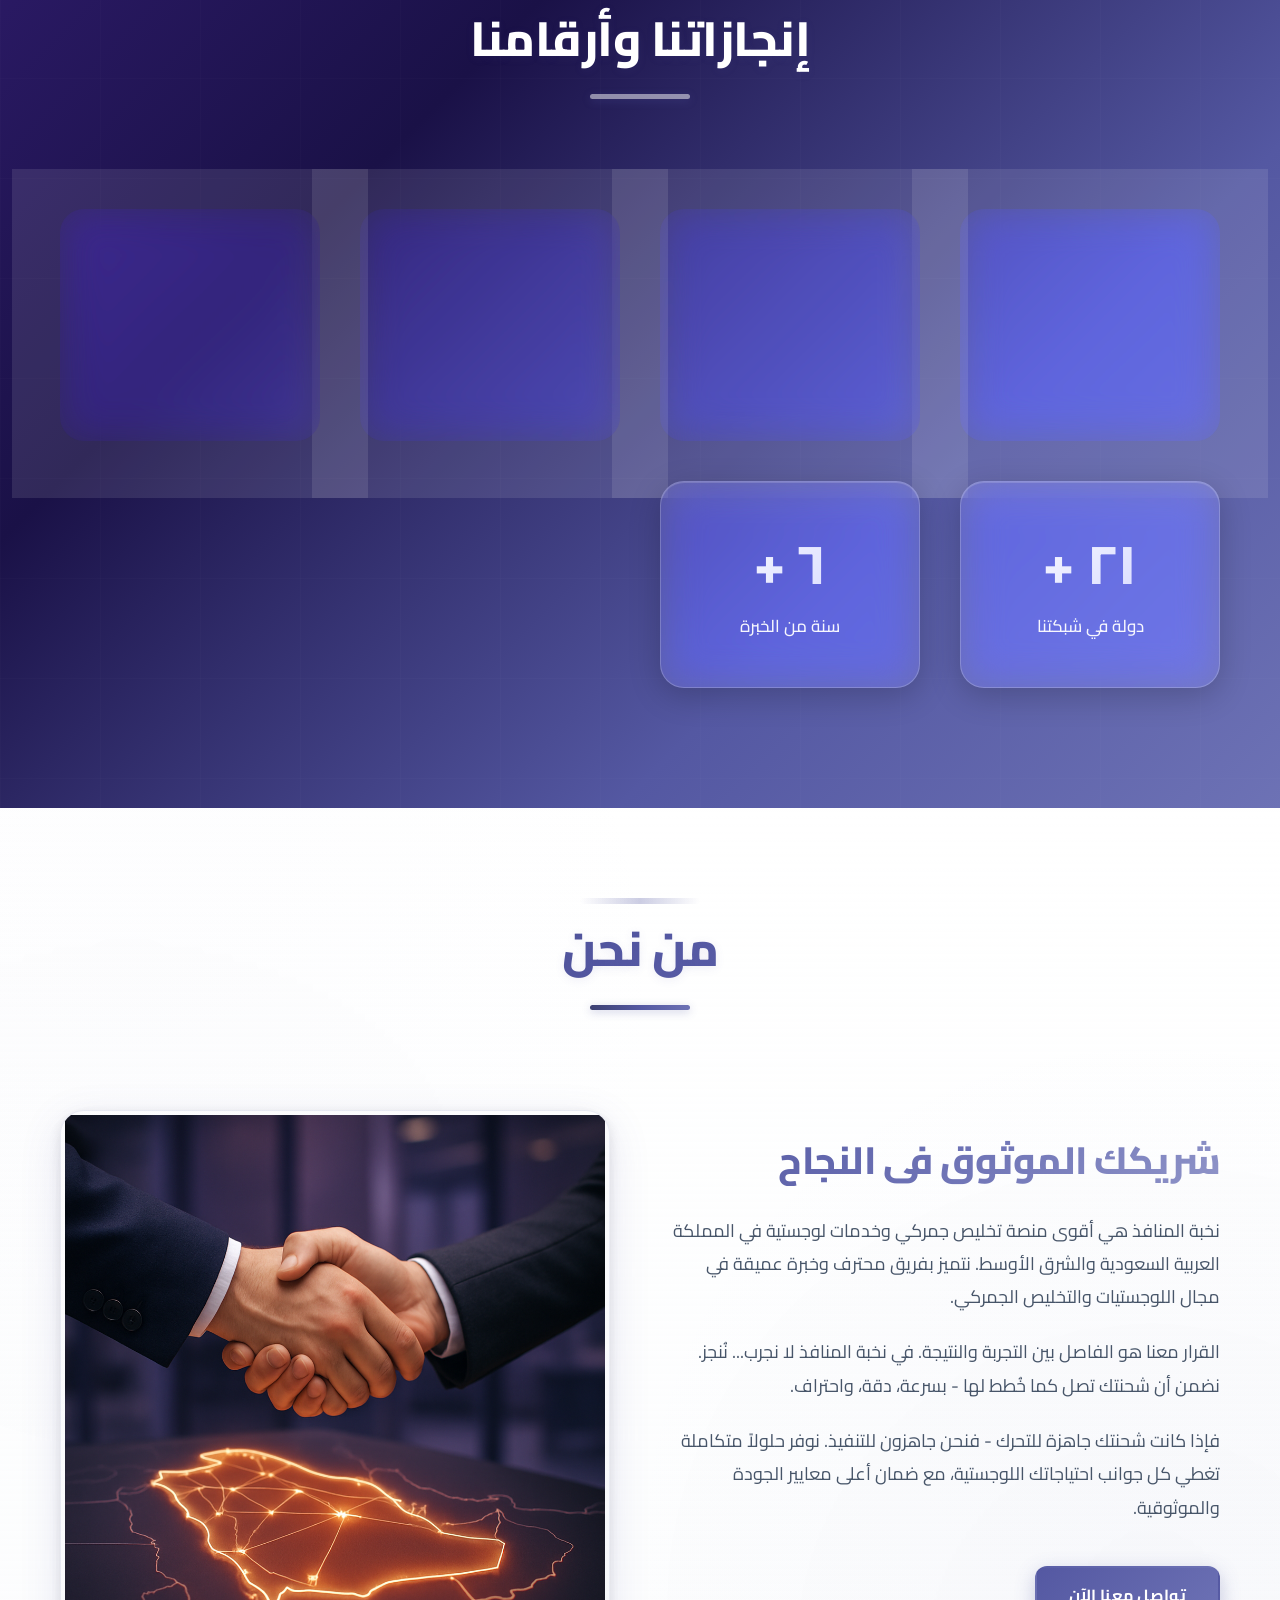
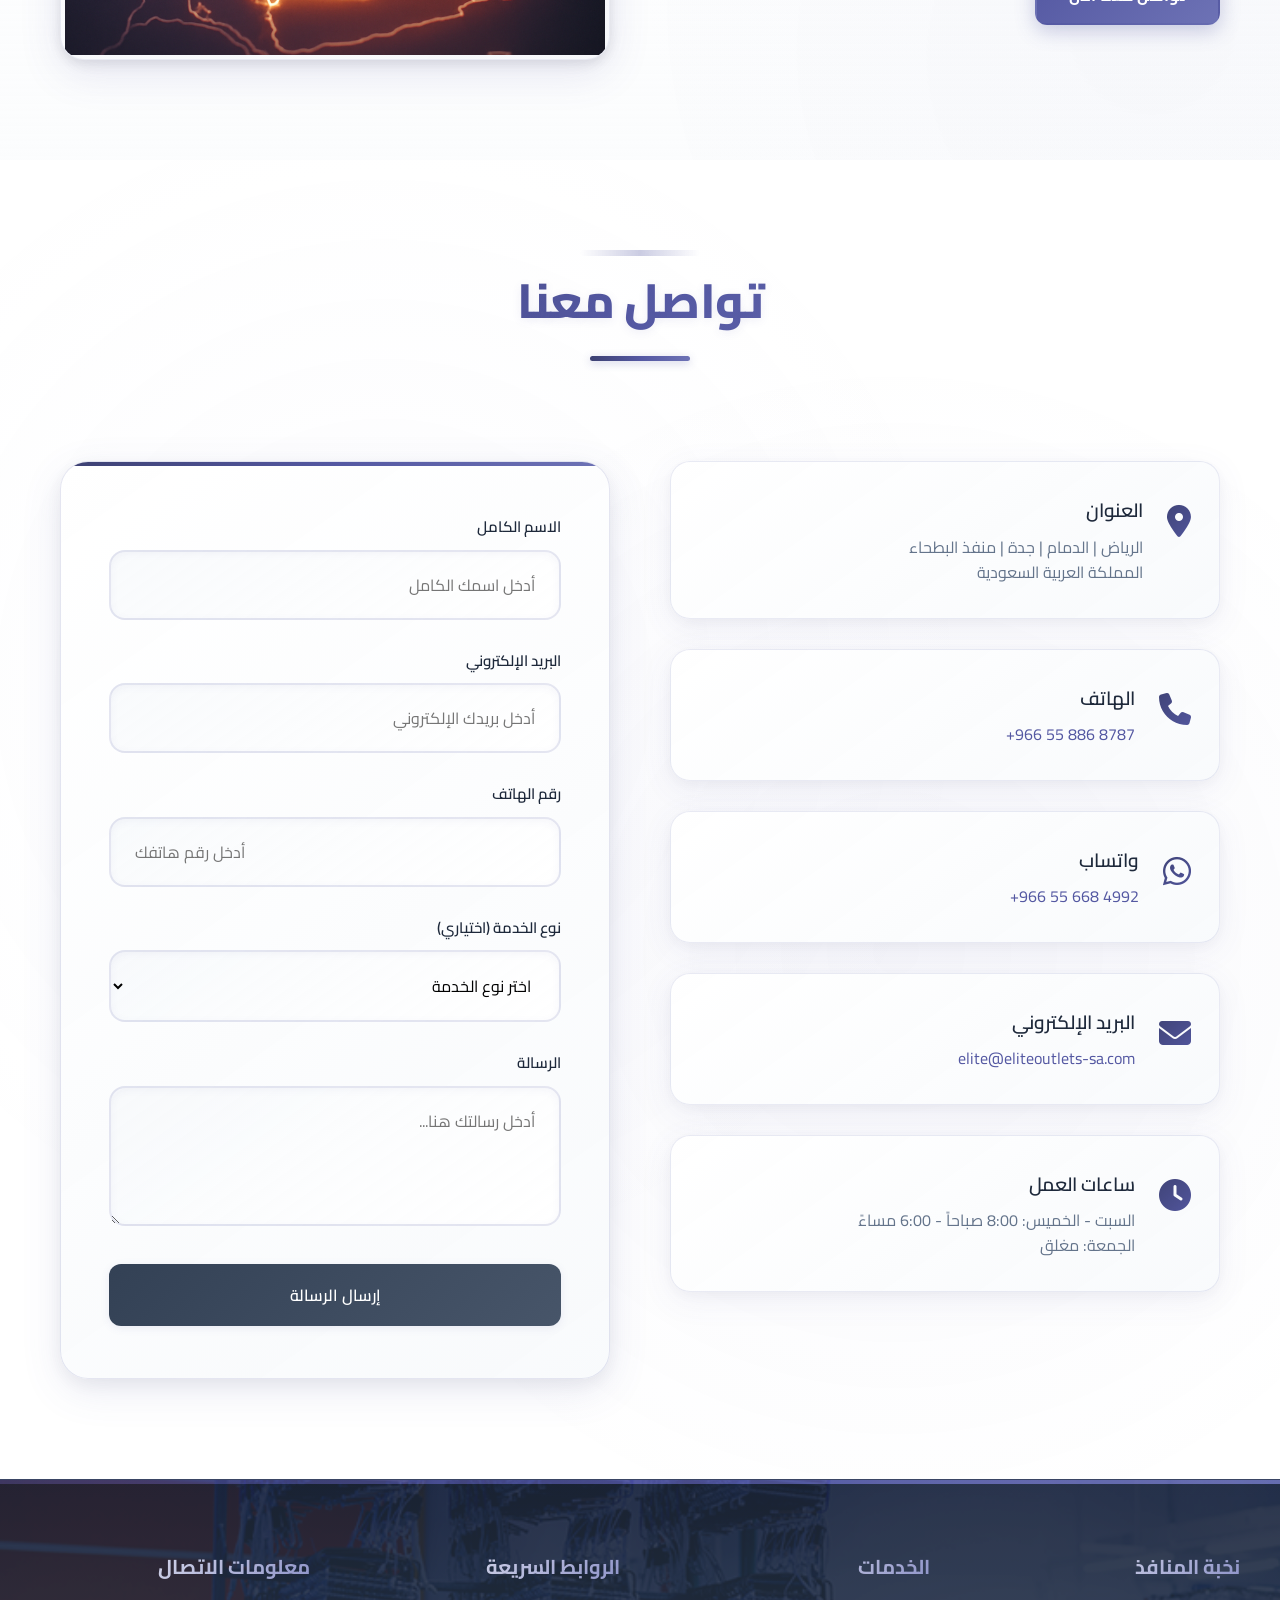
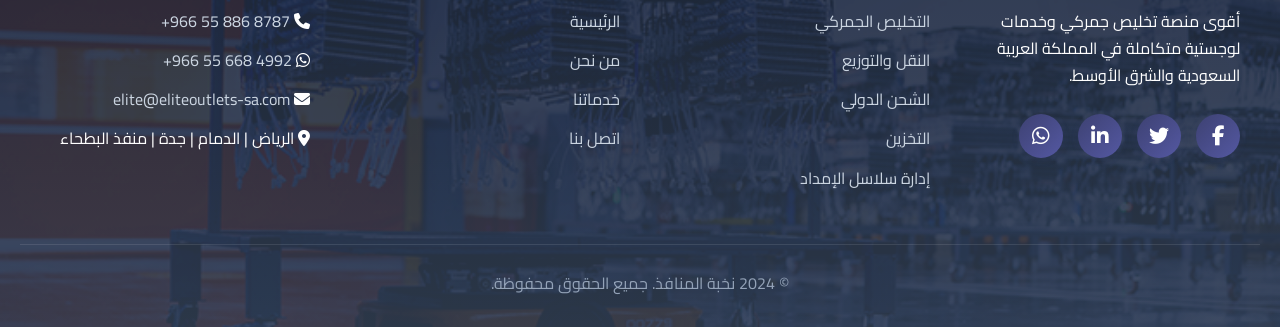
==== commit c2c92b84: "feat: enhance header design with modern glass effect - Added global CSS reset rules for consistent s" ====
--- a/index.html
+++ b/index.html
@@ -52,8 +52,8 @@
         </div>
     </header>
 
-    <!-- ========== القسم الرئيسي (Hero) ========== -->
-    <section class="hero" id="home" style="background-image: linear-gradient(135deg, rgba(109, 114, 181, 0.03) 0%, rgba(84, 88, 162, 0.05) 50%, rgba(181, 185, 224, 0.03) 100%), url('images/hero-new-bg.png'); background-size: cover; background-position: center; background-attachment: fixed;">
+    <!-- ========== القسم الرئيسي (Hero) - CENTERED RESPONSIVE DESIGN ========== -->
+    <section class="hero" id="home">
         <div class="hero-content">
             <h1>شريكك الأمثل في الخدمات اللوجستية المتكاملة</h1>
             <p>نحن نقدم حلولاً لوجستية شاملة وموثوقة تغطي التخليص الجمركي والنقل والشحن والتخزين وإدارة سلاسل الإمداد، مع ضمان أعلى معايير الجودة والسرعة.</p>
--- a/css/style.css
+++ b/css/style.css
@@ -2,6 +2,25 @@
    نخبة المنافذ - Ports Elite
    نمط شامل احترافي - نسخة محدثة
    ======================================== */
+
+/* ========== إعادة تعيين عامة ========== */
+* {
+    margin: 0;
+    padding: 0;
+    box-sizing: border-box;
+}
+
+html {
+    font-size: 16px;
+    scroll-behavior: smooth;
+    overflow-x: hidden;
+}
+
+body {
+    overflow-x: hidden;
+    width: 100%;
+    max-width: 100vw;
+}
 
 /* ========== متغيرات الألوان والخطوط ========== */
 :root {
@@ -195,76 +214,125 @@
     box-shadow: 0 10px 30px rgba(255, 255, 255, 0.4);
 }
 
-/* ========== شريط التنقل (Header) ========== */
+/* ========== شريط التنقل (Header) - NEW DESIGN ========== */
 .header {
-    background: rgba(255, 255, 255, 0.95);
-    backdrop-filter: blur(20px) saturate(180%);
-    -webkit-backdrop-filter: blur(20px) saturate(180%);
-    box-shadow: 0 2px 12px rgba(84, 88, 162, 0.06);
-    border-bottom: 1px solid rgba(84, 88, 162, 0.06);
+    background: linear-gradient(135deg, rgba(255, 255, 255, 0.98) 0%, rgba(248, 250, 252, 0.95) 100%);
+    backdrop-filter: blur(30px) saturate(180%);
+    -webkit-backdrop-filter: blur(30px) saturate(180%);
+    box-shadow: 0 8px 32px rgba(84, 88, 162, 0.08), 0 1px 0 rgba(255, 255, 255, 0.5) inset;
+    border-bottom: 2px solid transparent;
+    border-image: linear-gradient(90deg, transparent, rgba(84, 88, 162, 0.2), transparent) 1;
     position: sticky;
     top: 0;
     z-index: 1000;
-    transition: all 0.3s cubic-bezier(0.4, 0, 0.2, 1);
+    transition: all 0.4s cubic-bezier(0.4, 0, 0.2, 1);
 }
 
 .header.scrolled {
-    box-shadow: 0 4px 20px rgba(84, 88, 162, 0.1), 0 2px 8px rgba(0, 0, 0, 0.05);
-    background: rgba(255, 255, 255, 0.98);
-    border-bottom: 1px solid rgba(84, 88, 162, 0.1);
+    box-shadow: 0 12px 48px rgba(84, 88, 162, 0.15), 0 4px 16px rgba(0, 0, 0, 0.08);
+    background: linear-gradient(135deg, rgba(255, 255, 255, 1) 0%, rgba(248, 250, 252, 1) 100%);
+    border-image: linear-gradient(90deg, transparent, rgba(84, 88, 162, 0.4), transparent) 1;
 }
 
 .header.scrolled .header-container {
-    height: 85px;
+    height: 90px;
+    padding: 0 50px;
 }
 
 .header-container {
-    max-width: 1400px;
+    max-width: 1600px;
     margin: 0 auto;
-    padding: 0 30px;
-    display: flex;
+    padding: 0 40px;
+    display: grid;
+    grid-template-columns: auto 1fr auto;
     align-items: center;
-    justify-content: space-between;
-    height: 90px;
-    gap: 30px;
+    height: 100px;
+    gap: 40px;
+}
+
+@media (max-width: 1400px) {
+    .header-container {
+        padding: 0 30px;
+        gap: 30px;
+    }
+}
+
+@media (max-width: 1200px) {
+    .header-container {
+        padding: 0 20px;
+        gap: 20px;
+        height: 90px;
+    }
 }
 
 .header-actions {
     display: flex;
-    gap: 12px;
+    gap: 16px;
     align-items: center;
+    position: relative;
 }
 
 .header-btn {
     display: inline-flex;
     align-items: center;
     justify-content: center;
-    width: 44px;
-    height: 44px;
-    background: rgba(84, 88, 162, 0.08);
+    width: 48px;
+    height: 48px;
+    background: linear-gradient(135deg, rgba(84, 88, 162, 0.08) 0%, rgba(109, 114, 181, 0.12) 100%);
     color: var(--purple-dark);
-    border-radius: 10px;
-    font-size: 16px;
+    border-radius: 12px;
+    font-size: 17px;
     font-weight: 600;
-    border: none;
+    border: 1px solid rgba(84, 88, 162, 0.1);
     cursor: pointer;
-    transition: all var(--transition-base);
+    transition: all 0.3s cubic-bezier(0.4, 0, 0.2, 1);
     backdrop-filter: blur(10px);
     -webkit-backdrop-filter: blur(10px);
     touch-action: manipulation;
     -webkit-tap-highlight-color: transparent;
+    position: relative;
+    overflow: hidden;
+}
+
+@media (max-width: 1024px) {
+    .header-btn {
+        width: 44px;
+        height: 44px;
+        font-size: 16px;
+    }
+}
+
+.header-btn::before {
+    content: '';
+    position: absolute;
+    inset: 0;
+    background: linear-gradient(135deg, var(--purple-medium) 0%, var(--purple-light) 100%);
+    opacity: 0;
+    transition: opacity 0.3s ease;
+}
+
+.header-btn:hover::before {
+    opacity: 1;
+}
+
+.header-btn i {
+    position: relative;
+    z-index: 1;
+    transition: all 0.3s ease;
 }
 
 body.dark-theme .header-btn {
-    background: rgba(84, 88, 162, 0.15);
+    background: linear-gradient(135deg, rgba(109, 114, 181, 0.15) 0%, rgba(142, 147, 200, 0.2) 100%);
     color: var(--purple-accent);
-}
-
-body.dark-theme .header-btn:hover {
-    background: var(--purple-medium);
+    border-color: rgba(84, 88, 162, 0.2);
+}
+
+body.dark-theme .header-btn:hover::before {
+    background: linear-gradient(135deg, var(--purple-light) 0%, var(--purple-accent) 100%);
+}
+
+body.dark-theme .header-btn:hover i {
     color: var(--white);
-    transform: translateY(-2px);
-    box-shadow: 0 4px 12px rgba(84, 88, 162, 0.4);
 }
 
 .header-btn i {
@@ -277,20 +345,50 @@
 }
 
 .btn-cta {
-    padding: 12px 28px !important;
+    padding: 14px 32px !important;
     font-size: 15px !important;
     font-weight: 700;
-    border-radius: 10px;
+    border-radius: 14px;
     white-space: nowrap;
     color: var(--white) !important;
-    box-shadow: 0 6px 20px rgba(84, 88, 162, 0.35) !important;
+    background: linear-gradient(135deg, #5458a2 0%, #6d72b5 100%) !important;
+    box-shadow: 0 8px 24px rgba(84, 88, 162, 0.4), 0 4px 12px rgba(84, 88, 162, 0.2) !important;
+    border: 2px solid rgba(255, 255, 255, 0.2) !important;
+    position: relative;
+    overflow: hidden;
+}
+
+@media (max-width: 1200px) {
+    .btn-cta {
+        padding: 12px 24px !important;
+        font-size: 14px !important;
+    }
+}
+
+@media (max-width: 1024px) {
+    .btn-cta {
+        display: none !important;
+    }
+}
+
+.btn-cta::before {
+    content: '';
+    position: absolute;
+    inset: 0;
+    background: linear-gradient(135deg, #3d4178 0%, #5458a2 100%);
+    opacity: 0;
+    transition: opacity 0.3s ease;
+}
+
+.btn-cta:hover::before {
+    opacity: 1;
 }
 
 .btn-cta:hover {
-    background: linear-gradient(135deg, #3d4178 0%, #4a4e8f 100%) !important;
     color: var(--white) !important;
-    transform: translateY(-3px) !important;
-    box-shadow: 0 10px 30px rgba(84, 88, 162, 0.6) !important;
+    transform: translateY(-4px) scale(1.02) !important;
+    box-shadow: 0 12px 36px rgba(84, 88, 162, 0.5), 0 6px 16px rgba(84, 88, 162, 0.3) !important;
+    border-color: rgba(255, 255, 255, 0.4) !important;
 }
 
 .logo {
@@ -304,31 +402,66 @@
     transform: scale(1.02);
 }
 
+.logo {
+    position: relative;
+    z-index: 10;
+}
+
 .logo img {
-    height: 70px;
+    height: 75px;
     width: auto;
     object-fit: contain;
-    transition: transform var(--transition-base);
+    transition: all var(--transition-base);
+    filter: drop-shadow(0 4px 12px rgba(84, 88, 162, 0.15));
+}
+
+@media (max-width: 1200px) {
+    .logo img {
+        height: 65px;
+    }
+}
+
+@media (max-width: 1024px) {
+    .logo img {
+        height: 60px;
+    }
 }
 
 .logo:hover img {
-    transform: scale(1.05);
+    transform: scale(1.08) translateY(-2px);
+    filter: drop-shadow(0 8px 20px rgba(84, 88, 162, 0.25));
 }
 
 .main-nav {
-    flex: 1;
     display: flex;
     justify-content: center;
     align-items: center;
+    position: relative;
 }
 
 .nav-menu {
     display: flex;
     list-style: none;
-    gap: 40px;
+    gap: 6px;
     align-items: center;
     margin: 0;
-    padding: 0;
+    padding: 6px;
+    background: rgba(84, 88, 162, 0.04);
+    border-radius: 16px;
+    border: 1px solid rgba(84, 88, 162, 0.08);
+}
+
+@media (max-width: 1200px) {
+    .nav-menu {
+        gap: 4px;
+        padding: 5px;
+    }
+}
+
+@media (max-width: 1024px) {
+    .nav-menu {
+        display: none;
+    }
 }
 
 .nav-menu li {
@@ -340,40 +473,54 @@
     font-weight: 600;
     font-size: 15px;
     position: relative;
-    padding: 8px 4px;
+    padding: 12px 24px;
     touch-action: manipulation;
     -webkit-tap-highlight-color: transparent;
-    transition: all var(--transition-base);
-}
-
-.nav-menu a::after {
+    transition: all 0.3s cubic-bezier(0.4, 0, 0.2, 1);
+    border-radius: 12px;
+    background: transparent;
+    display: flex;
+    align-items: center;
+    gap: 8px;
+    white-space: nowrap;
+}
+
+@media (max-width: 1200px) {
+    .nav-menu a {
+        padding: 10px 18px;
+        font-size: 14px;
+    }
+}
+
+.nav-menu a::before {
     content: '';
     position: absolute;
-    bottom: 0;
-    right: 0;
-    width: 0;
-    height: 2px;
-    background: linear-gradient(90deg, var(--purple-dark) 0%, var(--purple-medium) 100%);
-    transition: width var(--transition-base);
-    border-radius: 1px;
-}
-
-.nav-menu a:hover::after {
-    width: 100%;
+    inset: 0;
+    background: linear-gradient(135deg, rgba(84, 88, 162, 0.08) 0%, rgba(109, 114, 181, 0.12) 100%);
+    border-radius: 12px;
+    opacity: 0;
+    transition: opacity 0.3s ease;
+    z-index: -1;
+}
+
+.nav-menu a:hover::before {
+    opacity: 1;
 }
 
 .nav-menu a:hover {
-    color: var(--purple-medium);
+    color: var(--purple-dark);
+    transform: translateY(-2px);
 }
 
 .nav-menu a.active {
-    color: var(--purple-medium);
+    color: var(--white);
     font-weight: 700;
-}
-
-.nav-menu a.active::after {
-    width: 100%;
-    background: var(--purple-medium);
+    background: linear-gradient(135deg, #5458a2 0%, #6d72b5 100%);
+    box-shadow: 0 4px 16px rgba(84, 88, 162, 0.35), 0 2px 8px rgba(84, 88, 162, 0.2);
+}
+
+.nav-menu a.active::before {
+    display: none;
 }
 
 .hamburger {
@@ -385,8 +532,12 @@
     transition: transform var(--transition-base);
     touch-action: manipulation;
     -webkit-tap-highlight-color: transparent;
-    background: transparent;
-    border: none;
+}
+
+@media (max-width: 1024px) {
+    .hamburger {
+        display: flex;
+    }
 }
 
 .hamburger:hover {
@@ -413,17 +564,26 @@
     transform: rotate(-45deg) translate(8px, -8px);
 }
 
-/* ========== القسم الرئيسي (Hero Section) ========== */
+/* ========== القسم الرئيسي (Hero Section) - WITH BACKGROUND IMAGE ========== */
 .hero {
-    background: linear-gradient(135deg, var(--purple-dark) 0%, var(--slate-dark) 50%, var(--purple-medium) 100%);
+    background: 
+        linear-gradient(135deg, rgba(15, 23, 42, 0.75) 0%, rgba(30, 41, 59, 0.65) 25%, rgba(45, 27, 105, 0.55) 50%, rgba(51, 65, 85, 0.65) 75%, rgba(71, 85, 105, 0.75) 100%),
+        url('../images/hero-new-bg.png');
+    background-size: cover;
+    background-position: center;
+    background-attachment: fixed;
     color: var(--white);
-    padding: 140px 20px;
+    padding: 120px 20px 80px;
+    position: relative;
+    overflow: hidden;
+    min-height: 100vh;
+    display: flex;
+    align-items: center;
+    justify-content: center;
     text-align: center;
-    position: relative;
-    overflow: hidden;
-    animation: gradientShift 15s ease infinite;
-}
-
+}
+
+/* Animated gradient overlay */
 .hero::before {
     content: '';
     position: absolute;
@@ -431,74 +591,221 @@
     left: 0;
     right: 0;
     bottom: 0;
-    background: radial-gradient(circle at 30% 50%, rgba(181, 185, 224, 0.15) 0%, transparent 50%),
-                radial-gradient(circle at 70% 50%, rgba(109, 114, 181, 0.1) 0%, transparent 50%);
+    background: 
+        linear-gradient(45deg, transparent 40%, rgba(84, 88, 162, 0.05) 50%, transparent 60%),
+        linear-gradient(-45deg, transparent 40%, rgba(109, 114, 181, 0.04) 50%, transparent 60%);
+    background-size: 200% 200%;
+    animation: gradientShift 15s ease infinite;
     pointer-events: none;
-    z-index: 0;
-}
-
-.hero[style*="background-image"] {
-    animation: none;
-}
-
-.hero[style*="background-image"]::before {
-    background: radial-gradient(circle at 30% 50%, rgba(181, 185, 224, 0.2) 0%, transparent 50%),
-                radial-gradient(circle at 70% 50%, rgba(109, 114, 181, 0.15) 0%, transparent 50%);
+    z-index: 1;
 }
 
 @keyframes gradientShift {
     0%, 100% {
-        background: linear-gradient(135deg, var(--purple-dark) 0%, var(--slate-dark) 50%, var(--purple-medium) 100%);
+        background-position: 0% 50%;
     }
     50% {
-        background: linear-gradient(135deg, var(--slate-dark) 0%, var(--purple-medium) 50%, var(--purple-dark) 100%);
-    }
-}
-
-
-@keyframes rotate {
-    from {
-        transform: rotate(0deg);
-    }
-    to {
-        transform: rotate(360deg);
-    }
-}
-
+        background-position: 100% 50%;
+    }
+}
+
+/* Floating light particles */
 .hero::after {
     content: '';
     position: absolute;
-    top: 0; left: 0; right: 0; bottom: 0;
-    background: linear-gradient(180deg, rgba(120,72,189,0.24) 0%, rgba(120,72,189,0.38) 60%, rgba(49,22,93,0.48) 100%);
+    width: 100%;
+    height: 100%;
+    top: 0;
+    left: 0;
+    background-image: 
+        radial-gradient(circle at 20% 80%, rgba(142, 147, 200, 0.08) 0%, transparent 50%),
+        radial-gradient(circle at 80% 20%, rgba(109, 114, 181, 0.06) 0%, transparent 50%),
+        radial-gradient(circle at 40% 40%, rgba(84, 88, 162, 0.05) 0%, transparent 40%);
+    animation: particleFloat 20s ease-in-out infinite;
     pointer-events: none;
     z-index: 1;
 }
-.hero-content { position: relative; z-index: 3; }
+
+@keyframes particleFloat {
+    0%, 100% {
+        transform: translateY(0) scale(1);
+        opacity: 1;
+    }
+    50% {
+        transform: translateY(-30px) scale(1.1);
+        opacity: 0.7;
+    }
+}
+
+.hero-content {
+    position: relative;
+    z-index: 3;
+    text-align: center;
+    max-width: 900px;
+    margin: 0 auto;
+    padding: 0 20px;
+}
+
+.hero-visual {
+    display: none;
+}
+
+/* Decorative floating cards in hero visual */
+.hero-visual::before {
+    content: '';
+    position: absolute;
+    width: 350px;
+    height: 350px;
+    background: linear-gradient(135deg, rgba(255, 255, 255, 0.1) 0%, rgba(255, 255, 255, 0.05) 100%);
+    border-radius: 30px;
+    backdrop-filter: blur(20px);
+    -webkit-backdrop-filter: blur(20px);
+    border: 1px solid rgba(255, 255, 255, 0.2);
+    box-shadow: 0 20px 60px rgba(0, 0, 0, 0.3), inset 0 1px 0 rgba(255, 255, 255, 0.3);
+    animation: floatCard 8s ease-in-out infinite;
+    transform-origin: center;
+}
+
+@media (max-width: 1400px) {
+    .hero-visual::before {
+        width: 300px;
+        height: 300px;
+    }
+}
+
+@media (max-width: 1200px) {
+    .hero-visual::before {
+        width: 250px;
+        height: 250px;
+    }
+}
+
+@keyframes floatCard {
+    0%, 100% {
+        transform: translateY(0) rotate(0deg);
+    }
+    50% {
+        transform: translateY(-20px) rotate(2deg);
+    }
+}
+
+.hero-visual::after {
+    content: '';
+    position: absolute;
+    width: 280px;
+    height: 280px;
+    background: linear-gradient(135deg, rgba(84, 88, 162, 0.15) 0%, rgba(109, 114, 181, 0.1) 100%);
+    border-radius: 25px;
+    backdrop-filter: blur(15px);
+    -webkit-backdrop-filter: blur(15px);
+    border: 1px solid rgba(255, 255, 255, 0.15);
+    box-shadow: 0 15px 45px rgba(0, 0, 0, 0.25);
+    top: 50%;
+    left: 50%;
+    transform: translate(-30%, -30%) rotate(-5deg);
+    animation: floatCard 6s ease-in-out infinite reverse;
+}
+
+@media (max-width: 1400px) {
+    .hero-visual::after {
+        width: 240px;
+        height: 240px;
+    }
+}
+
+@media (max-width: 1200px) {
+    .hero-visual::after {
+        width: 200px;
+        height: 200px;
+    }
+}
 
 .hero h1 {
-    font-size: 58px;
-    font-weight: 800;
-    margin-bottom: 28px;
-    line-height: 1.2;
-    text-shadow: 0 4px 20px rgba(0, 0, 0, 0.3), 0 2px 8px rgba(84, 88, 162, 0.2);
-    animation: slideInDown 0.8s ease-out;
-    letter-spacing: -0.5px;
+    font-size: clamp(32px, 5vw, 64px);
+    font-weight: 900;
+    margin-bottom: 24px;
+    line-height: 1.15;
+    text-shadow: 0 8px 40px rgba(0, 0, 0, 0.6), 0 4px 20px rgba(84, 88, 162, 0.4);
+    animation: fadeInUp 0.8s ease-out;
+    letter-spacing: -1px;
+    background: linear-gradient(135deg, #ffffff 0%, #f5f7ff 40%, #e8eaff 70%, #dfe2ff 100%);
+    -webkit-background-clip: text;
+    -webkit-text-fill-color: transparent;
+    background-clip: text;
+    position: relative;
 }
 
 .hero p {
-    font-size: 20px;
+    font-size: clamp(16px, 2vw, 20px);
     margin-bottom: 40px;
-    line-height: 1.8;
-    opacity: 0.95;
+    line-height: 1.75;
+    opacity: 0.94;
     animation: fadeInUp 1s ease-out 0.2s both;
+    max-width: 700px;
+    margin-left: auto;
+    margin-right: auto;
+    text-shadow: 0 3px 20px rgba(0, 0, 0, 0.5), 0 1px 8px rgba(0, 0, 0, 0.3);
+    font-weight: 400;
+    color: rgba(255, 255, 255, 0.92);
 }
 
 .hero-buttons {
     display: flex;
-    gap: 20px;
+    gap: 16px;
     justify-content: center;
     flex-wrap: wrap;
     animation: fadeInUp 1s ease-out 0.4s both;
+}
+
+.hero-buttons .btn {
+    padding: 16px 40px;
+    font-size: 16px;
+    font-weight: 700;
+    min-width: 180px;
+    backdrop-filter: blur(15px);
+    -webkit-backdrop-filter: blur(15px);
+    border-radius: 14px;
+    box-shadow: 0 8px 32px rgba(0, 0, 0, 0.4);
+    transition: all 0.4s cubic-bezier(0.4, 0, 0.2, 1);
+}
+
+@media (max-width: 600px) {
+    .hero-buttons {
+        flex-direction: column;
+        width: 100%;
+    }
+    
+    .hero-buttons .btn {
+        width: 100%;
+        max-width: 300px;
+        margin: 0 auto;
+    }
+}
+
+.hero-buttons .btn-primary {
+    background: linear-gradient(135deg, rgba(255, 255, 255, 0.95) 0%, rgba(255, 255, 255, 0.85) 100%);
+    color: #2D1B69 !important;
+    border: 2px solid rgba(255, 255, 255, 0.5);
+}
+
+.hero-buttons .btn-primary:hover {
+    background: linear-gradient(135deg, #ffffff 0%, #f5f7ff 100%);
+    transform: translateY(-5px) scale(1.03);
+    box-shadow: 0 16px 48px rgba(255, 255, 255, 0.3), 0 8px 24px rgba(255, 255, 255, 0.2);
+    color: #1a0f3d !important;
+}
+
+.hero-buttons .btn-outline {
+    background: rgba(255, 255, 255, 0.08);
+    border: 2px solid rgba(255, 255, 255, 0.3);
+    color: var(--white) !important;
+}
+
+.hero-buttons .btn-outline:hover {
+    background: rgba(255, 255, 255, 0.15);
+    border-color: rgba(255, 255, 255, 0.5);
+    transform: translateY(-5px);
+    box-shadow: 0 16px 48px rgba(84, 88, 162, 0.3);
 }
 
 /* ========== الحاوية الرئيسية ========== */
@@ -586,23 +893,23 @@
 
 .services-grid {
     display: grid;
-    grid-template-columns: repeat(auto-fit, minmax(300px, 1fr));
-    gap: 30px;
-    margin-top: 50px;
+    grid-template-columns: repeat(auto-fit, minmax(320px, 1fr));
+    gap: 32px;
+    margin-top: 60px;
 }
 
 .service-card {
-    background: linear-gradient(135deg, var(--white) 0%, rgba(255, 255, 255, 0.95) 100%);
-    border-radius: 20px;
-    padding: 40px 35px;
+    background: linear-gradient(145deg, rgba(255, 255, 255, 0.98) 0%, rgba(248, 250, 252, 0.95) 100%);
+    border-radius: 24px;
+    padding: 48px 40px;
     text-align: center;
-    box-shadow: 0 4px 20px rgba(84, 88, 162, 0.08), 0 2px 8px rgba(0, 0, 0, 0.04);
-    transition: all var(--transition-base);
-    border: 1px solid rgba(84, 88, 162, 0.1);
-    border-top: 4px solid transparent;
+    box-shadow: 0 8px 32px rgba(84, 88, 162, 0.08), 0 4px 16px rgba(0, 0, 0, 0.04);
+    transition: all 0.4s cubic-bezier(0.4, 0, 0.2, 1);
+    border: 1px solid rgba(84, 88, 162, 0.12);
     position: relative;
     overflow: hidden;
-    backdrop-filter: blur(10px);
+    backdrop-filter: blur(20px);
+    -webkit-backdrop-filter: blur(20px);
 }
 
 .service-card::after {
@@ -612,10 +919,11 @@
     left: 0;
     right: 0;
     bottom: 0;
-    background: linear-gradient(135deg, rgba(181, 185, 224, 0.03) 0%, rgba(109, 114, 181, 0.05) 100%);
+    background: linear-gradient(135deg, rgba(109, 114, 181, 0.05) 0%, rgba(84, 88, 162, 0.08) 100%);
     opacity: 0;
-    transition: opacity var(--transition-base);
+    transition: opacity 0.4s ease;
     pointer-events: none;
+    border-radius: 24px;
 }
 
 .service-card::before {
@@ -624,23 +932,24 @@
     top: 0;
     left: 0;
     right: 0;
-    height: 4px;
-    background: linear-gradient(90deg, var(--purple-dark) 0%, var(--purple-medium) 100%);
+    height: 5px;
+    background: linear-gradient(90deg, #5458a2 0%, #6d72b5 50%, #8e93c8 100%);
     transform: scaleX(0);
-    transition: transform var(--transition-base);
-    transform-origin: right;
+    transition: transform 0.5s cubic-bezier(0.4, 0, 0.2, 1);
+    transform-origin: left;
+    border-radius: 24px 24px 0 0;
 }
 
 .service-card:hover::before {
     transform: scaleX(1);
+    transform-origin: right;
 }
 
 .service-card:hover {
-    transform: translateY(-15px) scale(1.03);
-    box-shadow: 0 20px 60px rgba(84, 88, 162, 0.2), 0 8px 24px rgba(0, 0, 0, 0.08), 0 0 0 1px rgba(84, 88, 162, 0.15);
-    border-top-color: var(--purple-medium);
-    border-color: rgba(84, 88, 162, 0.25);
-    background: linear-gradient(135deg, var(--white) 0%, rgba(255, 255, 255, 0.98) 100%);
+    transform: translateY(-12px);
+    box-shadow: 0 24px 64px rgba(84, 88, 162, 0.18), 0 12px 32px rgba(0, 0, 0, 0.1), 0 0 0 1px rgba(84, 88, 162, 0.2);
+    border-color: rgba(84, 88, 162, 0.3);
+    background: linear-gradient(145deg, rgba(255, 255, 255, 1) 0%, rgba(248, 250, 252, 1) 100%);
 }
 
 .service-card:hover::after {
@@ -648,28 +957,43 @@
 }
 
 .service-icon {
-    font-size: 56px;
-    margin-bottom: 20px;
-    display: inline-block;
-    background: linear-gradient(135deg, var(--purple-dark) 0%, var(--purple-medium) 100%);
+    font-size: 64px;
+    margin-bottom: 28px;
+    display: inline-flex;
+    align-items: center;
+    justify-content: center;
+    width: 120px;
+    height: 120px;
+    margin-left: auto;
+    margin-right: auto;
+    background: linear-gradient(135deg, rgba(84, 88, 162, 0.1) 0%, rgba(109, 114, 181, 0.15) 100%);
+    border-radius: 30px;
+    position: relative;
+    transition: all 0.4s cubic-bezier(0.4, 0, 0.2, 1);
+}
+
+.service-icon i {
+    background: linear-gradient(135deg, #5458a2 0%, #6d72b5 50%, #8e93c8 100%);
     -webkit-background-clip: text;
     -webkit-text-fill-color: transparent;
     background-clip: text;
-    transition: all var(--transition-base);
-    filter: drop-shadow(0 4px 8px rgba(84, 88, 162, 0.2));
+    position: relative;
+    z-index: 1;
 }
 
 .service-card:hover .service-icon {
-    transform: scale(1.15) rotate(5deg);
-    filter: drop-shadow(0 8px 16px rgba(84, 88, 162, 0.4));
+    transform: translateY(-8px) rotate(-5deg);
+    background: linear-gradient(135deg, rgba(84, 88, 162, 0.15) 0%, rgba(109, 114, 181, 0.2) 100%);
+    box-shadow: 0 12px 32px rgba(84, 88, 162, 0.25);
 }
 
 .service-card h3 {
-    font-size: 22px;
-    font-weight: 600;
-    margin-bottom: 18px;
+    font-size: 24px;
+    font-weight: 700;
+    margin-bottom: 20px;
     color: var(--slate-dark);
-    transition: color var(--transition-base);
+    transition: all 0.3s ease;
+    line-height: 1.4;
 }
 
 .service-card:hover h3 {
@@ -677,10 +1001,11 @@
 }
 
 .service-card p {
-    font-size: 15px;
+    font-size: 16px;
     color: var(--text-light);
-    margin-bottom: 25px;
-    line-height: 1.8;
+    margin-bottom: 32px;
+    line-height: 1.75;
+    font-weight: 400;
 }
 
 .service-card .btn {
@@ -720,20 +1045,23 @@
 }
 
 .about-text h3 {
-    font-size: 32px;
-    font-weight: 700;
-    margin-bottom: 24px;
-    background: linear-gradient(135deg, var(--purple-dark) 0%, var(--purple-medium) 100%);
+    font-size: 38px;
+    font-weight: 800;
+    margin-bottom: 28px;
+    background: linear-gradient(135deg, #5458a2 0%, #6d72b5 50%, #8e93c8 100%);
     -webkit-background-clip: text;
     -webkit-text-fill-color: transparent;
     background-clip: text;
+    line-height: 1.3;
+    letter-spacing: -0.5px;
 }
 
 .about-text p {
-    font-size: 17px;
-    margin-bottom: 18px;
-    line-height: 1.9;
+    font-size: 18px;
+    margin-bottom: 22px;
+    line-height: 1.85;
     color: var(--slate-light);
+    font-weight: 400;
 }
 
 .about-image {
@@ -767,10 +1095,11 @@
 
 /* ========== قسم الإحصائيات ========== */
 .stats {
-    background: linear-gradient(135deg, var(--purple-dark) 0%, var(--slate-dark) 50%, var(--purple-medium) 100%);
+    background: linear-gradient(135deg, #2D1B69 0%, #1a1147 30%, #5458a2 70%, #6d72b5 100%);
     color: var(--white);
     position: relative;
     overflow: hidden;
+    padding: 120px 20px;
 }
 
 .stats::before {
@@ -806,41 +1135,63 @@
 }
 
 .stat-item {
-    padding: 35px 30px;
-    background: rgba(255, 255, 255, 0.12);
-    backdrop-filter: blur(15px) saturate(180%);
-    -webkit-backdrop-filter: blur(15px) saturate(180%);
-    border-radius: 18px;
-    border: 1px solid rgba(255, 255, 255, 0.25);
-    transition: all var(--transition-base);
-    box-shadow: 0 4px 20px rgba(0, 0, 0, 0.15), inset 0 1px 0 rgba(255, 255, 255, 0.1);
+    padding: 48px 36px;
+    background: rgba(255, 255, 255, 0.1);
+    backdrop-filter: blur(20px) saturate(180%);
+    -webkit-backdrop-filter: blur(20px) saturate(180%);
+    border-radius: 24px;
+    border: 1.5px solid rgba(255, 255, 255, 0.2);
+    transition: all 0.4s cubic-bezier(0.4, 0, 0.2, 1);
+    box-shadow: 0 8px 32px rgba(0, 0, 0, 0.2), inset 0 1px 0 rgba(255, 255, 255, 0.15);
+    position: relative;
+    overflow: hidden;
+}
+
+.stat-item::before {
+    content: '';
+    position: absolute;
+    top: 0;
+    left: 0;
+    right: 0;
+    bottom: 0;
+    background: linear-gradient(135deg, rgba(255, 255, 255, 0.1) 0%, transparent 100%);
+    opacity: 0;
+    transition: opacity 0.4s ease;
+}
+
+.stat-item:hover::before {
+    opacity: 1;
 }
 
 .stat-item:hover {
-    transform: translateY(-10px) scale(1.06);
-    background: rgba(255, 255, 255, 0.18);
-    box-shadow: 0 12px 40px rgba(0, 0, 0, 0.25), 0 4px 12px rgba(84, 88, 162, 0.2), inset 0 1px 0 rgba(255, 255, 255, 0.15);
-    border-color: rgba(255, 255, 255, 0.35);
+    transform: translateY(-12px);
+    background: rgba(255, 255, 255, 0.15);
+    box-shadow: 0 16px 48px rgba(0, 0, 0, 0.3), 0 8px 24px rgba(84, 88, 162, 0.3), inset 0 1px 0 rgba(255, 255, 255, 0.2);
+    border-color: rgba(255, 255, 255, 0.4);
 }
 
 .stat-item h4 {
-    font-size: 48px;
-    font-weight: 700;
-    margin-bottom: 12px;
-    background: linear-gradient(135deg, var(--white) 0%, var(--purple-accent) 100%);
+    font-size: 56px;
+    font-weight: 800;
+    margin-bottom: 16px;
+    background: linear-gradient(135deg, #ffffff 0%, #e8eaff 50%, #d4d7ff 100%);
     -webkit-background-clip: text;
     -webkit-text-fill-color: transparent;
     background-clip: text;
-    transition: transform var(--transition-base);
+    transition: all 0.3s ease;
+    line-height: 1.2;
 }
 
 .stat-item:hover h4 {
-    transform: scale(1.1);
+    transform: scale(1.08);
+    text-shadow: 0 4px 20px rgba(255, 255, 255, 0.3);
 }
 
 .stat-item p {
-    font-size: 18px;
+    font-size: 17px;
     opacity: 0.95;
+    font-weight: 500;
+    line-height: 1.5;
 }
 
 /* ========== قسم التواصل ========== */
@@ -886,16 +1237,18 @@
 
 .contact-item {
     display: flex;
-    gap: 20px;
+    gap: 24px;
     align-items: flex-start;
-    padding: 25px;
-    background: linear-gradient(135deg, var(--white) 0%, rgba(255, 255, 255, 0.98) 100%);
-    border-radius: 16px;
-    box-shadow: 0 4px 20px rgba(84, 88, 162, 0.08), 0 2px 8px rgba(0, 0, 0, 0.04);
-    border: 1px solid rgba(84, 88, 162, 0.1);
-    transition: all var(--transition-base);
+    padding: 32px 28px;
+    background: linear-gradient(145deg, rgba(255, 255, 255, 0.98) 0%, rgba(248, 250, 252, 0.95) 100%);
+    border-radius: 20px;
+    box-shadow: 0 8px 32px rgba(84, 88, 162, 0.08), 0 4px 16px rgba(0, 0, 0, 0.04);
+    border: 1px solid rgba(84, 88, 162, 0.12);
+    transition: all 0.4s cubic-bezier(0.4, 0, 0.2, 1);
     position: relative;
     overflow: hidden;
+    backdrop-filter: blur(10px);
+    -webkit-backdrop-filter: blur(10px);
 }
 
 .contact-item::before {
@@ -968,13 +1321,14 @@
 .contact-form {
     display: flex;
     flex-direction: column;
-    gap: 24px;
-    background: linear-gradient(135deg, var(--white) 0%, rgba(255, 255, 255, 0.98) 100%);
-    padding: 45px;
-    border-radius: 24px;
-    box-shadow: 0 8px 30px rgba(84, 88, 162, 0.12), 0 4px 12px rgba(0, 0, 0, 0.06);
-    border: 1px solid rgba(84, 88, 162, 0.12);
-    backdrop-filter: blur(10px);
+    gap: 28px;
+    background: linear-gradient(145deg, rgba(255, 255, 255, 0.98) 0%, rgba(248, 250, 252, 0.95) 100%);
+    padding: 52px 48px;
+    border-radius: 28px;
+    box-shadow: 0 12px 40px rgba(84, 88, 162, 0.12), 0 6px 20px rgba(0, 0, 0, 0.06);
+    border: 1px solid rgba(84, 88, 162, 0.15);
+    backdrop-filter: blur(20px);
+    -webkit-backdrop-filter: blur(20px);
     position: relative;
     overflow: hidden;
 }
@@ -1005,23 +1359,24 @@
 .form-group input,
 .form-group textarea,
 .form-group select {
-    padding: 16px 20px;
+    padding: 18px 24px;
     border: 2px solid rgba(84, 88, 162, 0.15);
-    border-radius: 14px;
+    border-radius: 16px;
     font-family: var(--font-primary);
-    font-size: 15px;
-    transition: all var(--transition-base);
-    background: linear-gradient(135deg, rgba(248, 250, 252, 0.8) 0%, var(--white) 100%);
+    font-size: 16px;
+    transition: all 0.3s cubic-bezier(0.4, 0, 0.2, 1);
+    background: linear-gradient(145deg, rgba(248, 250, 252, 0.9) 0%, var(--white) 100%);
     box-shadow: 0 2px 8px rgba(84, 88, 162, 0.05) inset;
+    font-weight: 400;
 }
 
 .form-group input:focus,
 .form-group textarea:focus,
 .form-group select:focus {
     outline: none;
-    border-color: var(--purple-medium);
+    border-color: #6d72b5;
     background: var(--white);
-    box-shadow: 0 0 0 4px rgba(84, 88, 162, 0.12), 0 4px 12px rgba(84, 88, 162, 0.08);
+    box-shadow: 0 0 0 4px rgba(109, 114, 181, 0.15), 0 6px 16px rgba(84, 88, 162, 0.1);
     transform: translateY(-2px);
     border-width: 2px;
 }
@@ -1178,14 +1533,65 @@
     body {
         background-attachment: scroll;
     }
+    
+    .hero {
+        background-attachment: scroll;
+        min-height: 100vh;
+        padding: 100px 20px 60px;
+    }
+    
+    body.dark-theme .hero {
+        background-attachment: scroll;
+    }
+    
     .header-container {
         padding: 12px 20px;
-        height: 70px;
-        gap: 15px;
+        height: 75px;
+        gap: 12px;
+        grid-template-columns: auto 1fr auto;
     }
     
     .logo img {
-        height: 50px;
+        height: 55px;
+    }
+    
+    .nav-menu {
+        position: fixed;
+        top: 75px;
+        right: -100%;
+        width: 280px;
+        height: calc(100vh - 75px);
+        background: rgba(255, 255, 255, 0.98);
+        backdrop-filter: blur(30px);
+        -webkit-backdrop-filter: blur(30px);
+        flex-direction: column;
+        padding: 30px 20px;
+        gap: 8px;
+        border-radius: 0;
+        border: none;
+        border-left: 1px solid rgba(84, 88, 162, 0.15);
+        box-shadow: -8px 0 32px rgba(0, 0, 0, 0.1);
+        transition: right 0.4s cubic-bezier(0.4, 0, 0.2, 1);
+        z-index: 999;
+        overflow-y: auto;
+    }
+    
+    .nav-menu.active {
+        right: 0;
+        display: flex;
+    }
+    
+    .nav-menu a {
+        width: 100%;
+        padding: 16px 20px;
+        font-size: 16px;
+        justify-content: center;
+    }
+    
+    .header-btn {
+        width: 42px;
+        height: 42px;
+        font-size: 15px;
     }
     
     .main-nav {
@@ -1278,19 +1684,39 @@
     }
     
     .hero {
-        padding: 100px 15px 60px;
+        padding: 100px 20px 60px;
+        min-height: auto;
+        grid-template-columns: 1fr;
+        gap: 40px;
+    }
+    
+    .hero-content {
+        text-align: center;
+        padding-left: 0;
+    }
+    
+    .hero-visual {
+        display: none;
     }
     
     .hero h1 {
-        font-size: 28px;
-        line-height: 1.3;
-        margin-bottom: 20px;
+        font-size: 38px;
+        line-height: 1.2;
+        margin-bottom: 24px;
+        letter-spacing: -1px;
     }
     
     .hero p {
-        font-size: 15px;
+        font-size: 17px;
         line-height: 1.7;
-        margin-bottom: 30px;
+        margin-bottom: 36px;
+        max-width: 100%;
+        margin-left: auto;
+        margin-right: auto;
+    }
+    
+    .hero-buttons {
+        justify-content: center;
     }
     
     .hero-buttons {
@@ -1319,22 +1745,24 @@
     }
     
     .service-card {
-        padding: 25px 20px;
+        padding: 36px 28px;
     }
     
     .service-card h3 {
-        font-size: 20px;
-        margin-bottom: 12px;
+        font-size: 21px;
+        margin-bottom: 16px;
     }
     
     .service-card p {
-        font-size: 14px;
+        font-size: 15px;
+        margin-bottom: 24px;
+    }
+    
+    .service-icon {
+        width: 100px;
+        height: 100px;
+        font-size: 52px;
         margin-bottom: 20px;
-    }
-    
-    .service-icon {
-        font-size: 45px;
-        margin-bottom: 15px;
     }
     
     .about-content {
@@ -1673,16 +2101,22 @@
 
 /* ========== الوضع الليلي (Dark Mode) ========== */
 body.dark-theme {
-    background-color: #0F172A;
+    background: linear-gradient(180deg, #0a0e1a 0%, #0F172A 50%, #1a1f35 100%);
+    background-attachment: fixed;
     color: #F8FAFC;
 }
 
+body.dark-theme::before {
+    background: radial-gradient(circle at 10% 20%, rgba(84, 88, 162, 0.08) 0%, transparent 40%),
+                radial-gradient(circle at 90% 80%, rgba(109, 114, 181, 0.06) 0%, transparent 40%);
+}
+
 body.dark-theme .header {
-    background: rgba(15, 23, 42, 0.95);
-    backdrop-filter: blur(20px) saturate(180%);
-    -webkit-backdrop-filter: blur(20px) saturate(180%);
-    box-shadow: 0 4px 20px rgba(0, 0, 0, 0.3);
-    border-bottom: 1px solid rgba(84, 88, 162, 0.2);
+    background: linear-gradient(135deg, rgba(15, 23, 42, 0.98) 0%, rgba(30, 41, 59, 0.95) 100%);
+    backdrop-filter: blur(30px) saturate(180%);
+    -webkit-backdrop-filter: blur(30px) saturate(180%);
+    box-shadow: 0 8px 32px rgba(0, 0, 0, 0.4), 0 1px 0 rgba(255, 255, 255, 0.05) inset;
+    border-image: linear-gradient(90deg, transparent, rgba(142, 147, 200, 0.3), transparent) 1;
 }
 
 body.dark-theme .header.scrolled {
@@ -1692,19 +2126,65 @@
 }
 
 body.dark-theme .nav-menu {
-    background: rgba(15, 23, 42, 0.98);
+    background: rgba(30, 41, 59, 0.4);
     backdrop-filter: blur(20px);
     -webkit-backdrop-filter: blur(20px);
-    box-shadow: 0 8px 30px rgba(0, 0, 0, 0.3);
-    border: 1px solid rgba(84, 88, 162, 0.2);
+    border: 1px solid rgba(84, 88, 162, 0.25);
 }
 
 body.dark-theme .nav-menu a {
     color: #F8FAFC;
 }
 
+body.dark-theme .nav-menu a::before {
+    background: linear-gradient(135deg, rgba(109, 114, 181, 0.15) 0%, rgba(142, 147, 200, 0.2) 100%);
+}
+
 body.dark-theme .nav-menu a:hover {
-    color: var(--purple-accent);
+    color: #F8FAFC;
+}
+
+body.dark-theme .nav-menu a.active {
+    background: linear-gradient(135deg, #6d72b5 0%, #8e93c8 100%);
+    box-shadow: 0 4px 16px rgba(109, 114, 181, 0.4);
+}
+
+/* Dark mode - Hero section */
+body.dark-theme .hero {
+    background: 
+        linear-gradient(135deg, rgba(10, 14, 23, 0.85) 0%, rgba(15, 23, 42, 0.75) 25%, rgba(30, 41, 59, 0.65) 50%, rgba(51, 65, 85, 0.75) 75%, rgba(71, 85, 105, 0.85) 100%),
+        url('../images/hero-new-bg.png');
+    background-size: cover;
+    background-position: center;
+    background-attachment: fixed;
+}
+
+body.dark-theme .hero::before {
+    background: 
+        linear-gradient(45deg, transparent 40%, rgba(84, 88, 162, 0.06) 50%, transparent 60%),
+        linear-gradient(-45deg, transparent 40%, rgba(109, 114, 181, 0.05) 50%, transparent 60%);
+    background-size: 200% 200%;
+    animation: gradientShift 15s ease infinite;
+}
+
+body.dark-theme .hero::after {
+    background-image: 
+        radial-gradient(circle at 20% 80%, rgba(142, 147, 200, 0.1) 0%, transparent 50%),
+        radial-gradient(circle at 80% 20%, rgba(109, 114, 181, 0.08) 0%, transparent 50%),
+        radial-gradient(circle at 40% 40%, rgba(84, 88, 162, 0.06) 0%, transparent 40%);
+}
+
+body.dark-theme .hero h1 {
+    background: linear-gradient(135deg, #ffffff 0%, #f0f2ff 40%, #e8eaff 70%, #dfe2ff 100%);
+    -webkit-background-clip: text;
+    -webkit-text-fill-color: transparent;
+    background-clip: text;
+    text-shadow: 0 8px 40px rgba(0, 0, 0, 0.6), 0 4px 20px rgba(84, 88, 162, 0.4);
+}
+
+body.dark-theme .hero p {
+    color: rgba(255, 255, 255, 0.9);
+    text-shadow: 0 3px 20px rgba(0, 0, 0, 0.6);
 }
 
 body.dark-theme .services {
@@ -1884,23 +2364,24 @@
 }
 
 .floating-btn {
-    width: 55px;
-    height: 55px;
+    width: 60px;
+    height: 60px;
     border-radius: 50%;
     border: none;
     background: linear-gradient(135deg, var(--purple-dark) 0%, var(--purple-medium) 100%);
-    color: var(--white);
-    font-size: 20px;
+    color: var(--white) !important;
+    font-size: 24px;
     cursor: pointer;
-    box-shadow: var(--shadow-purple);
+    box-shadow: 0 8px 24px rgba(84, 88, 162, 0.4), 0 4px 12px rgba(0, 0, 0, 0.2);
     display: flex;
     align-items: center;
     justify-content: center;
     transition: all var(--transition-base);
     position: relative;
-    overflow: hidden;
+    overflow: visible;
     touch-action: manipulation;
     -webkit-tap-highlight-color: transparent;
+    text-decoration: none;
 }
 
 .floating-btn i {
@@ -1910,7 +2391,8 @@
 
 .floating-btn:hover {
     transform: translateY(-5px) scale(1.1);
-    box-shadow: 0 10px 30px rgba(84, 88, 162, 0.5);
+    box-shadow: 0 12px 35px rgba(84, 88, 162, 0.6), 0 6px 16px rgba(0, 0, 0, 0.3);
+    color: var(--white) !important;
 }
 
 .floating-btn:active {
@@ -1918,13 +2400,14 @@
 }
 
 .action-whatsapp {
-    background: #25D366;
-    box-shadow: 0 8px 24px rgba(37, 211, 102, 0.5);
+    background: #25D366 !important;
+    box-shadow: 0 8px 24px rgba(37, 211, 102, 0.5), 0 4px 12px rgba(0, 0, 0, 0.2);
 }
 
 .action-whatsapp:hover {
-    background: #1da851;
-    box-shadow: 0 12px 32px rgba(37, 211, 102, 0.7);
+    background: #1da851 !important;
+    box-shadow: 0 12px 35px rgba(37, 211, 102, 0.7), 0 6px 16px rgba(0, 0, 0, 0.3);
+    transform: translateY(-5px) scale(1.1);
 }
 
 .action-whatsapp::after {
@@ -1953,26 +2436,55 @@
 }
 
 .action-phone {
-    background: #5458a2;
-    box-shadow: 0 8px 24px rgba(84, 88, 162, 0.5);
+    background: linear-gradient(135deg, #5458a2 0%, #6d72b5 100%) !important;
+    box-shadow: 0 8px 24px rgba(84, 88, 162, 0.5), 0 4px 12px rgba(0, 0, 0, 0.2);
 }
 
 .action-phone:hover {
-    background: #3d4178;
-    box-shadow: 0 12px 32px rgba(84, 88, 162, 0.7);
+    background: linear-gradient(135deg, #3d4178 0%, #5458a2 100%) !important;
+    box-shadow: 0 12px 35px rgba(84, 88, 162, 0.7), 0 6px 16px rgba(0, 0, 0, 0.3);
+    transform: translateY(-5px) scale(1.1);
 }
 
 body.dark-theme .floating-btn {
-    box-shadow: 0 10px 30px rgba(84, 88, 162, 0.3);
+    box-shadow: 0 8px 24px rgba(0, 0, 0, 0.4), 0 4px 12px rgba(84, 88, 162, 0.3);
 }
 
 body.dark-theme .floating-btn:hover {
-    box-shadow: 0 15px 40px rgba(84, 88, 162, 0.6);
+    box-shadow: 0 12px 35px rgba(0, 0, 0, 0.5), 0 6px 16px rgba(84, 88, 162, 0.5);
+}
+
+body.dark-theme .action-whatsapp {
+    box-shadow: 0 8px 24px rgba(37, 211, 102, 0.4), 0 4px 12px rgba(0, 0, 0, 0.3);
+}
+
+body.dark-theme .action-whatsapp:hover {
+    box-shadow: 0 12px 35px rgba(37, 211, 102, 0.6), 0 6px 16px rgba(0, 0, 0, 0.4);
+}
+
+body.dark-theme .action-phone {
+    box-shadow: 0 8px 24px rgba(84, 88, 162, 0.4), 0 4px 12px rgba(0, 0, 0, 0.3);
+}
+
+body.dark-theme .action-phone:hover {
+    box-shadow: 0 12px 35px rgba(84, 88, 162, 0.6), 0 6px 16px rgba(0, 0, 0, 0.4);
 }
 
 /* زر العودة للأعلى */
 .scroll-to-top {
     display: flex;
+}
+
+.scroll-to-top:hover {
+    background: linear-gradient(135deg, #3d4178 0%, #5458a2 100%) !important;
+}
+
+body.dark-theme .scroll-to-top {
+    box-shadow: 0 8px 24px rgba(0, 0, 0, 0.4), 0 4px 12px rgba(84, 88, 162, 0.3) !important;
+}
+
+body.dark-theme .scroll-to-top:hover {
+    box-shadow: 0 12px 35px rgba(0, 0, 0, 0.5), 0 6px 16px rgba(84, 88, 162, 0.5) !important;
 }
 
 /* استجابة الجوال للأزرار العائمة */
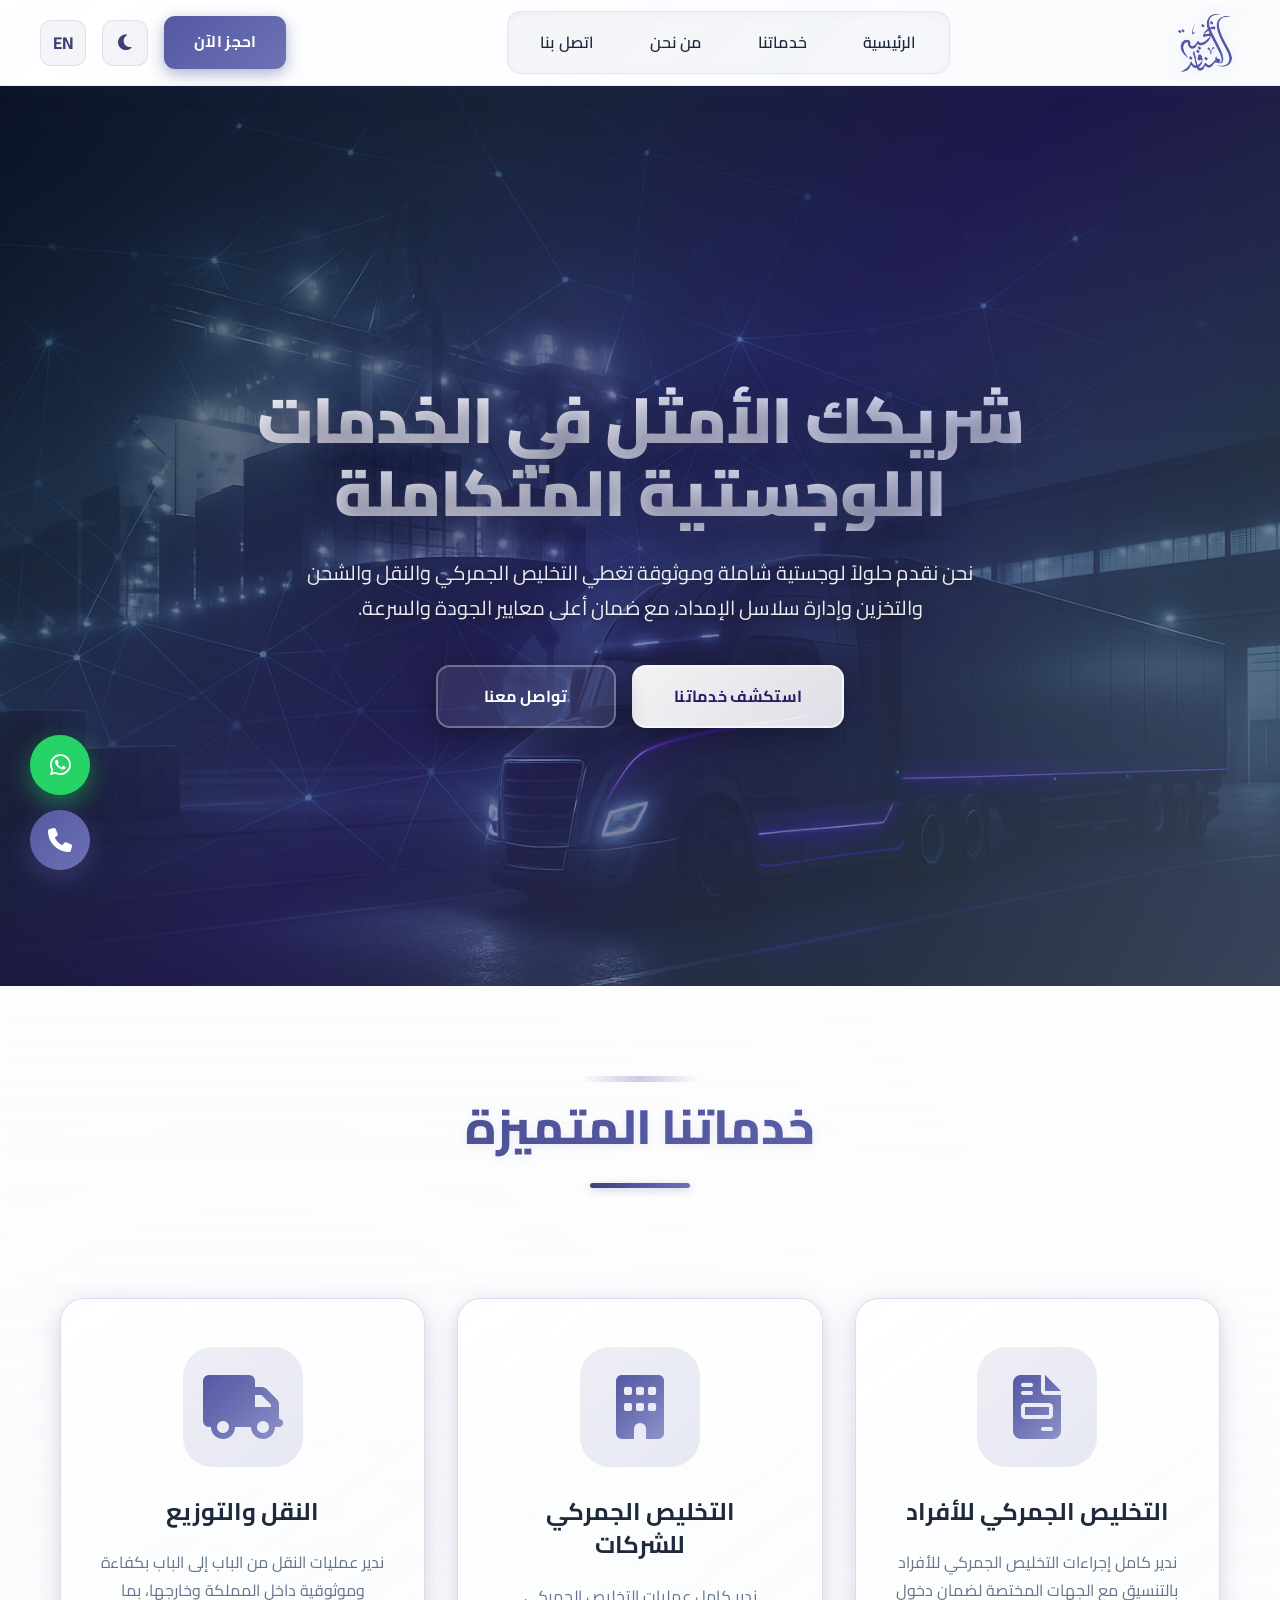
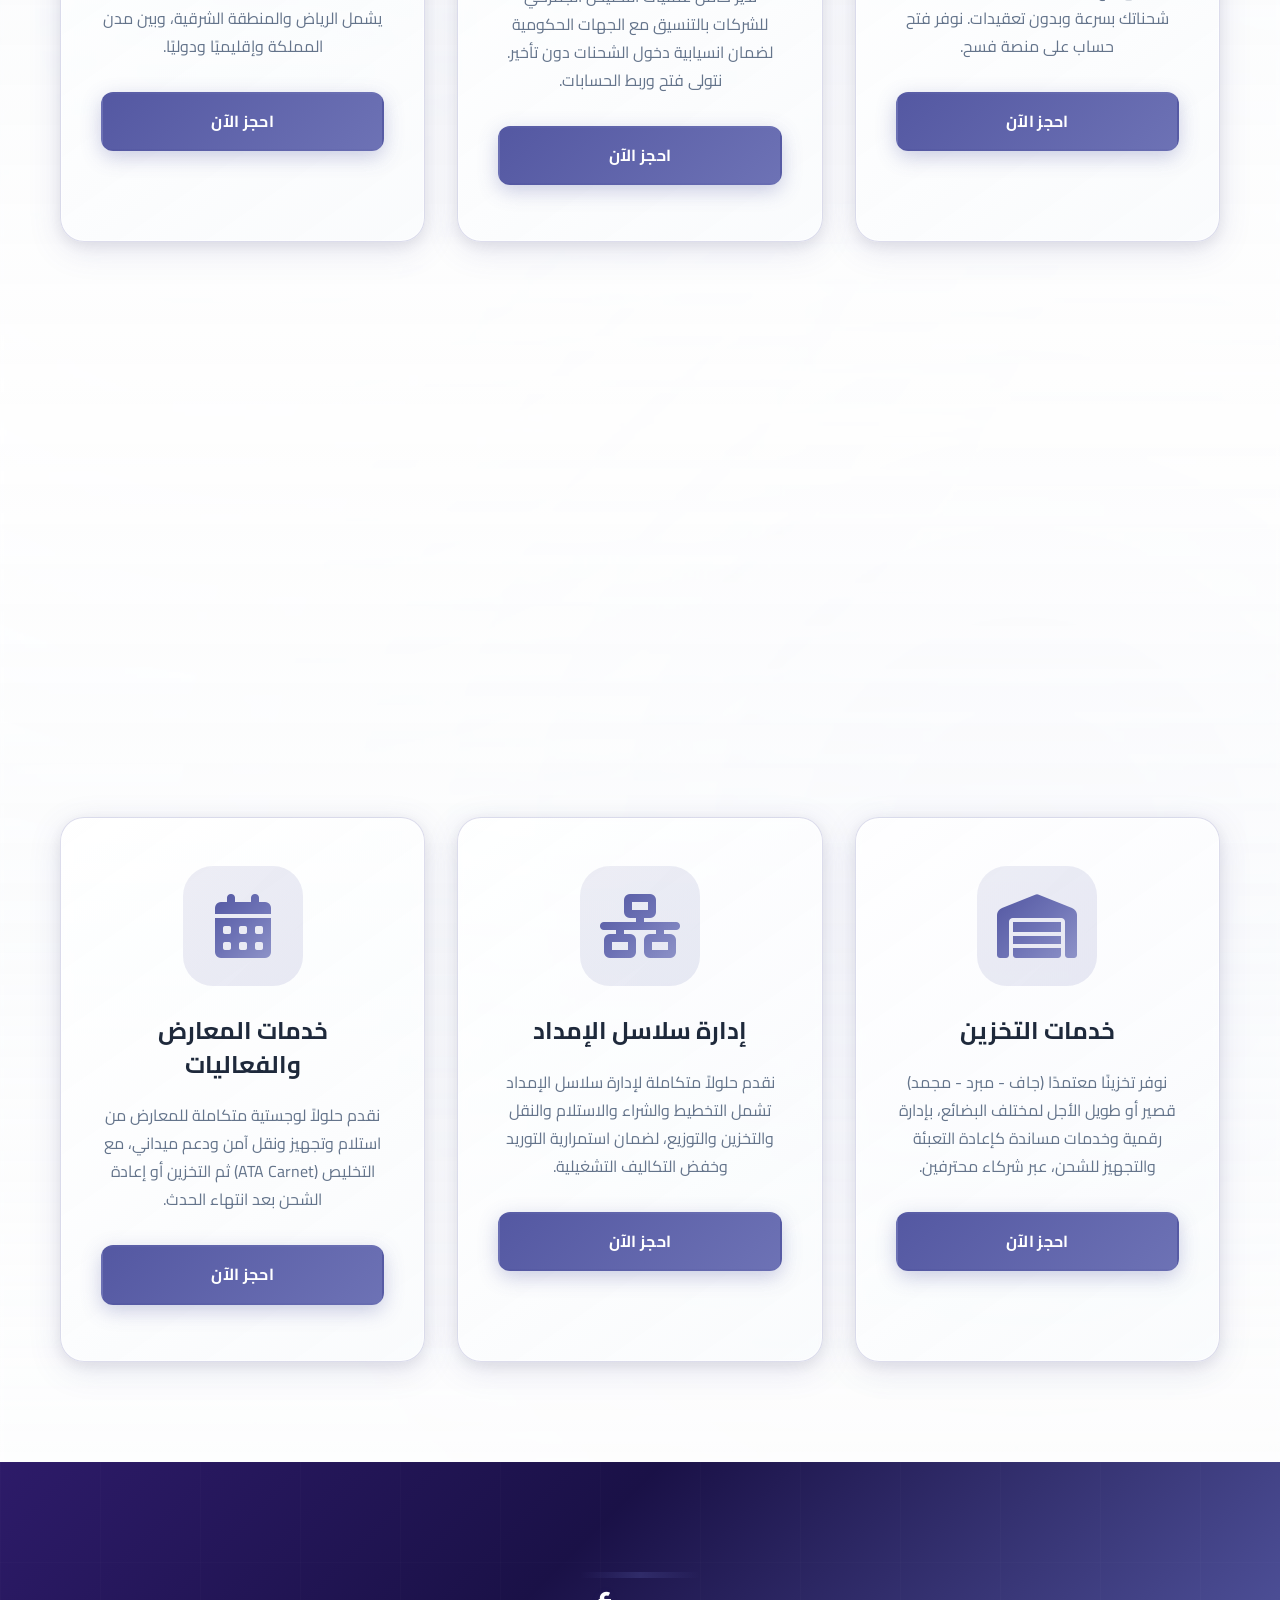
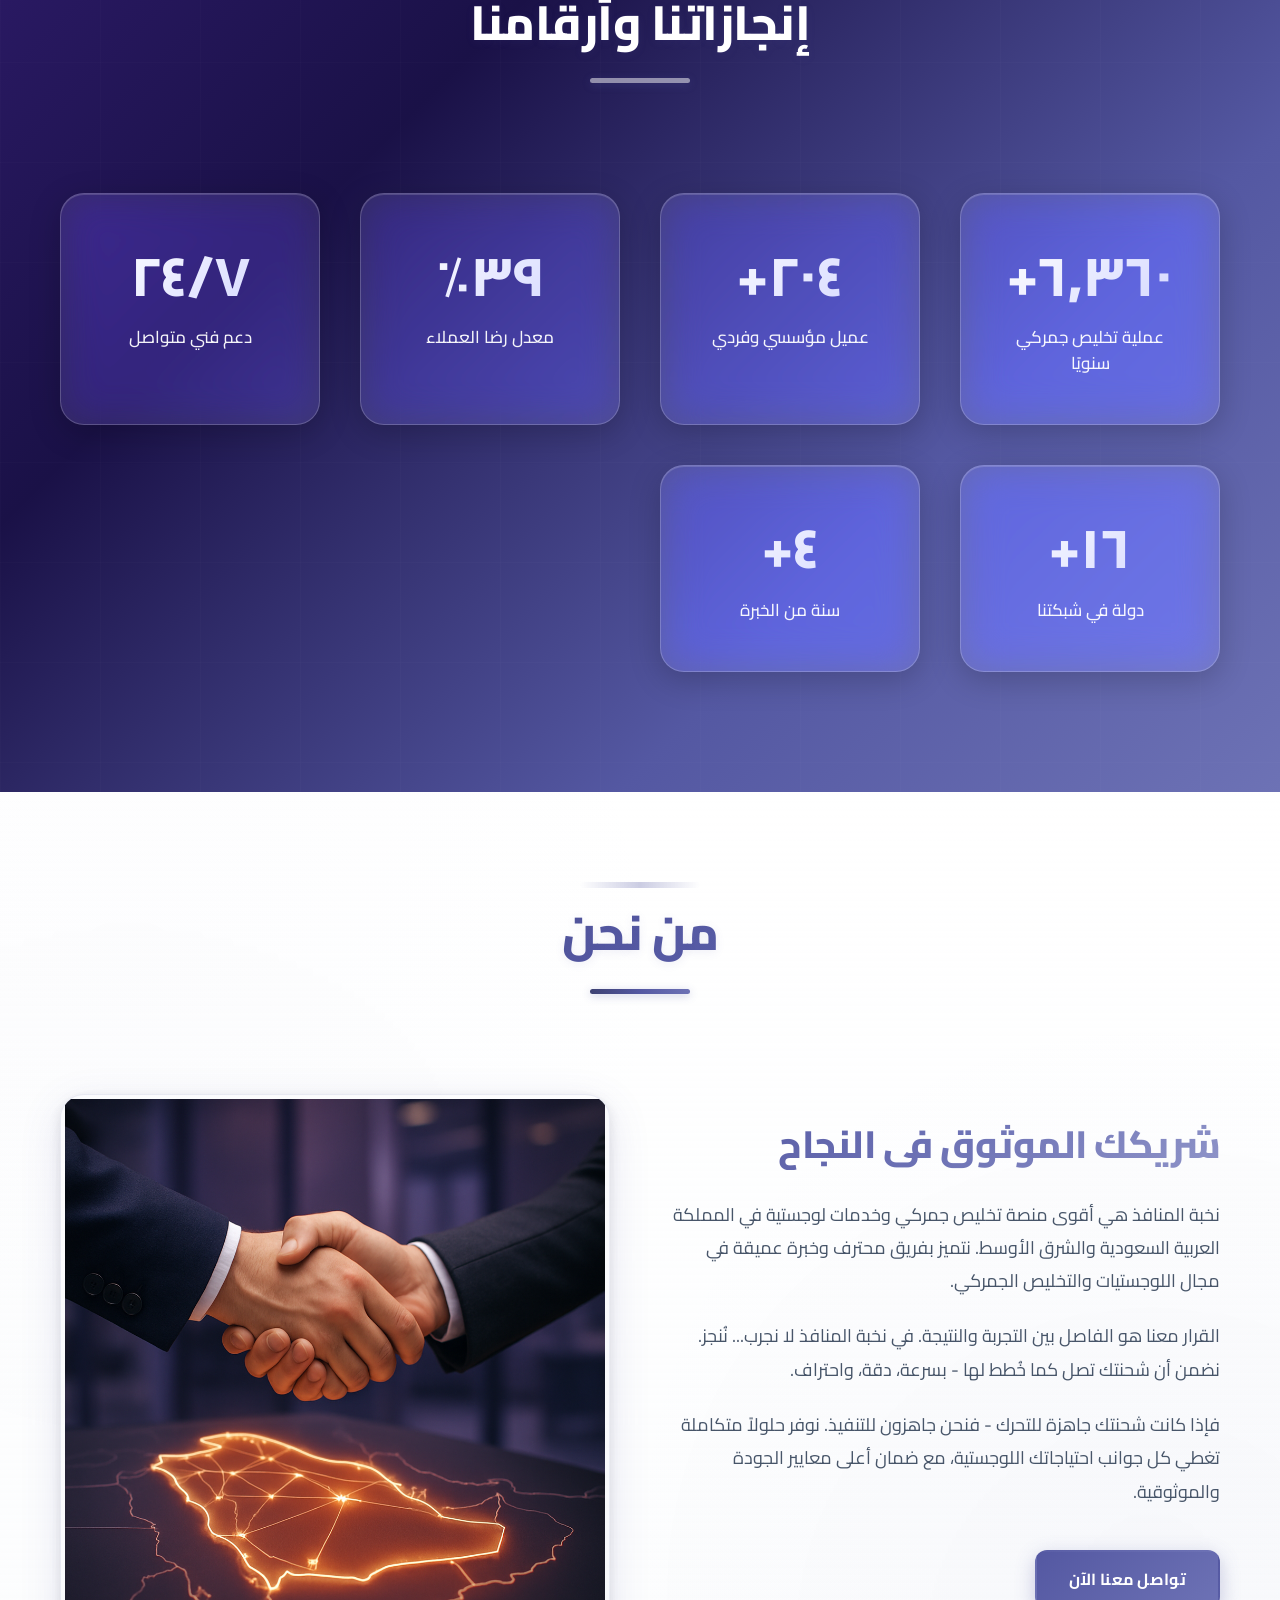
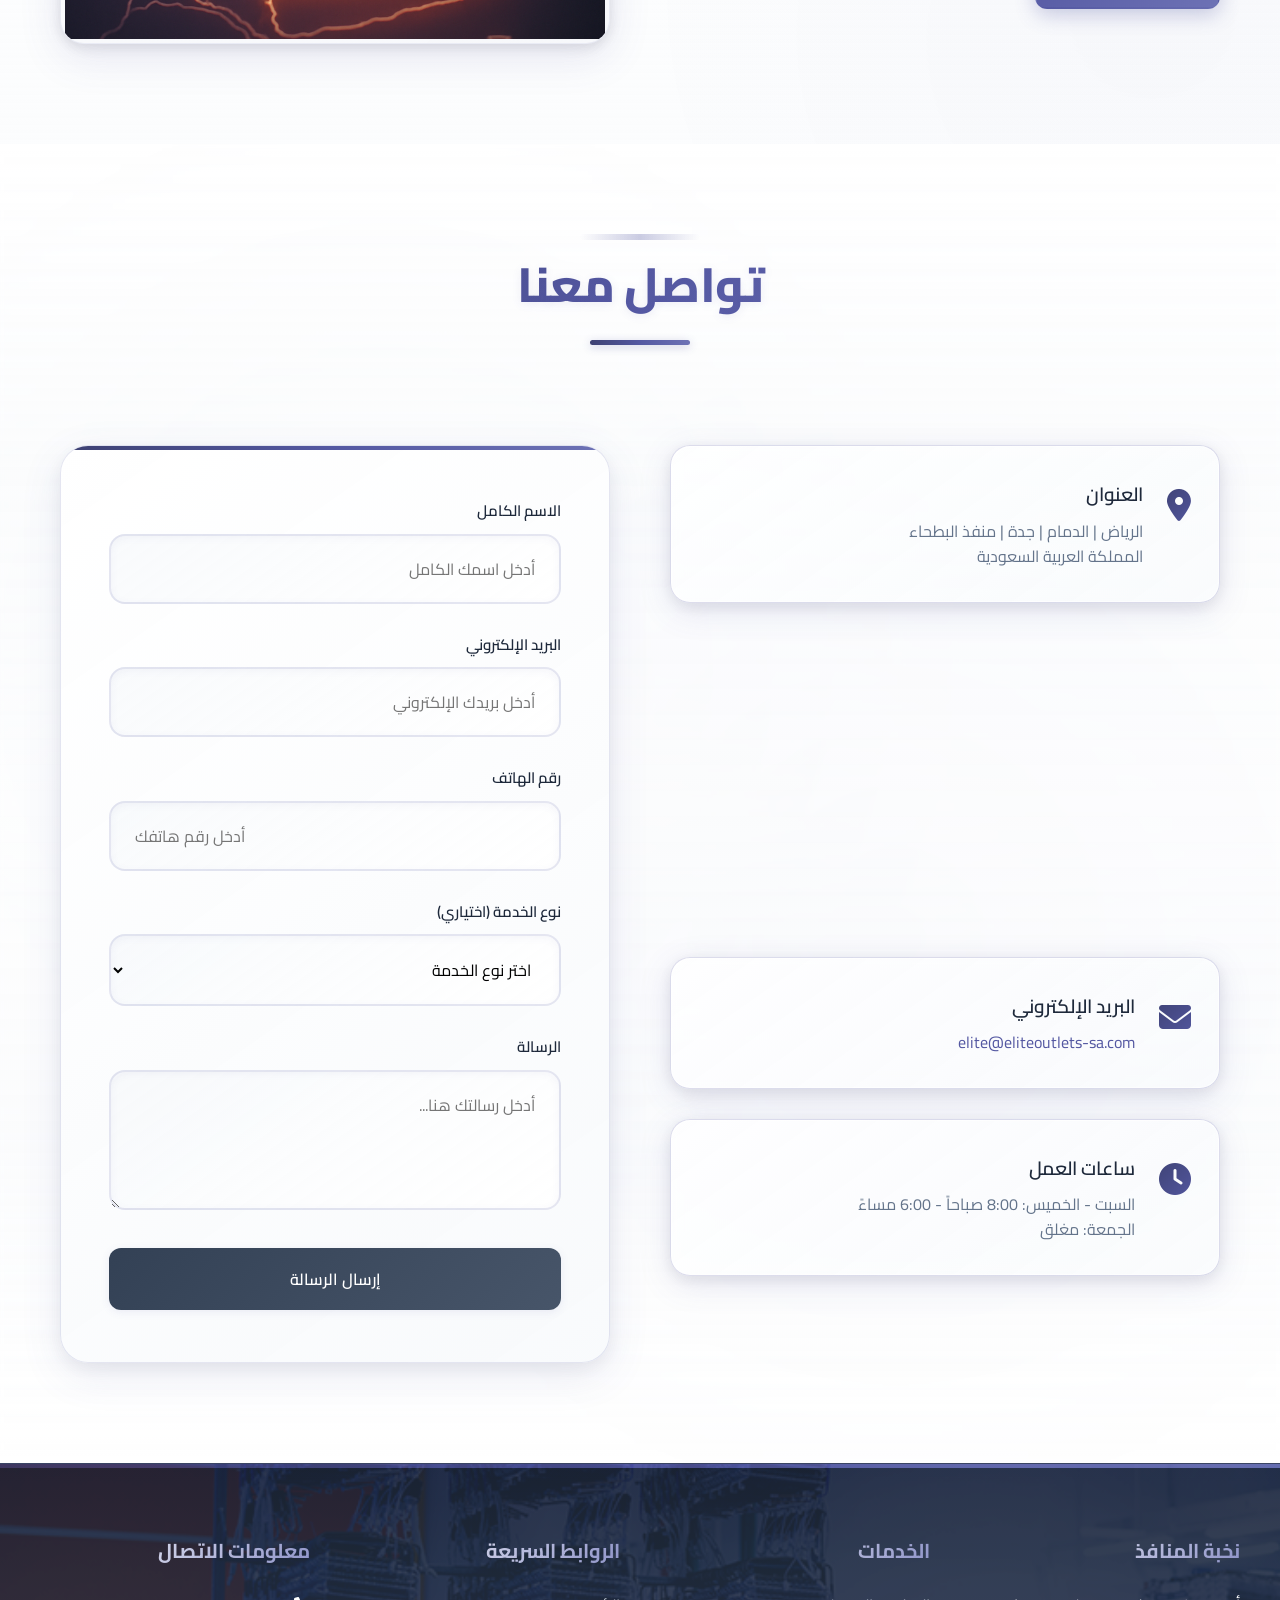
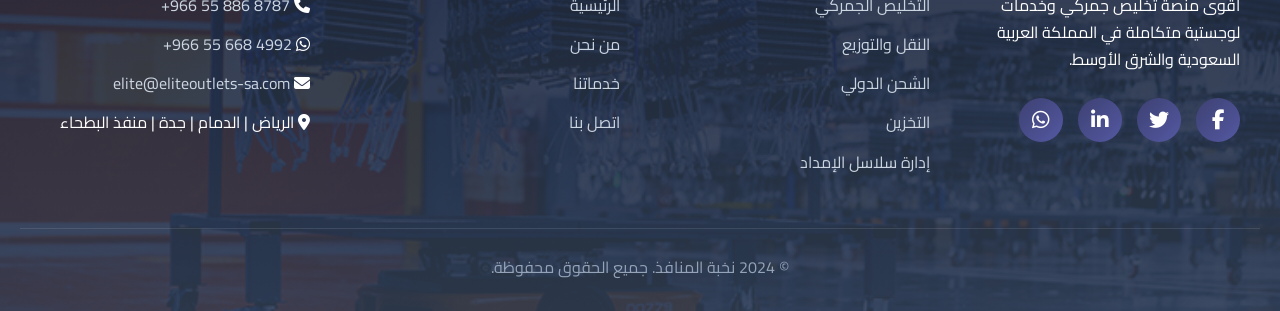
==== commit 719aae3e: "feat: enhance header and contact section styling - Improved button hover effects by simplifying grad" ====
--- a/index.html
+++ b/index.html
@@ -41,7 +41,7 @@
             
             <!-- Action buttons on the right -->
             <div class="header-actions">
-                <a href="#contact" class="btn btn-primary btn-cta">احجز الآن</a>
+                <a href="#contact" class="btn btn-primary btn-cta"><span>احجز الآن</span></a>
                 <button class="header-btn theme-toggle-btn" title="تبديل الوضع (ليلي/نهاري)" type="button" aria-label="تبديل الوضع">
                     <i class="fas fa-moon"></i>
                 </button>
--- a/css/style.css
+++ b/css/style.css
@@ -216,52 +216,46 @@
 
 /* ========== شريط التنقل (Header) - NEW DESIGN ========== */
 .header {
-    background: linear-gradient(135deg, rgba(255, 255, 255, 0.98) 0%, rgba(248, 250, 252, 0.95) 100%);
+    background: linear-gradient(135deg, rgba(255, 255, 255, 0.95) 0%, rgba(248, 250, 252, 0.92) 100%);
     backdrop-filter: blur(30px) saturate(180%);
     -webkit-backdrop-filter: blur(30px) saturate(180%);
-    box-shadow: 0 8px 32px rgba(84, 88, 162, 0.08), 0 1px 0 rgba(255, 255, 255, 0.5) inset;
-    border-bottom: 2px solid transparent;
-    border-image: linear-gradient(90deg, transparent, rgba(84, 88, 162, 0.2), transparent) 1;
+    box-shadow: 0 4px 24px rgba(84, 88, 162, 0.06), 0 1px 0 rgba(255, 255, 255, 0.8) inset;
+    border-bottom: 1px solid rgba(84, 88, 162, 0.08);
     position: sticky;
     top: 0;
     z-index: 1000;
-    transition: all 0.4s cubic-bezier(0.4, 0, 0.2, 1);
+    transition: all 0.3s cubic-bezier(0.4, 0, 0.2, 1);
 }
 
 .header.scrolled {
-    box-shadow: 0 12px 48px rgba(84, 88, 162, 0.15), 0 4px 16px rgba(0, 0, 0, 0.08);
-    background: linear-gradient(135deg, rgba(255, 255, 255, 1) 0%, rgba(248, 250, 252, 1) 100%);
-    border-image: linear-gradient(90deg, transparent, rgba(84, 88, 162, 0.4), transparent) 1;
-}
-
-.header.scrolled .header-container {
-    height: 90px;
-    padding: 0 50px;
+    box-shadow: 0 8px 32px rgba(84, 88, 162, 0.1), 0 2px 8px rgba(0, 0, 0, 0.05);
+    background: linear-gradient(135deg, rgba(255, 255, 255, 0.98) 0%, rgba(248, 250, 252, 0.95) 100%);
+    border-bottom: 1px solid rgba(84, 88, 162, 0.12);
 }
 
 .header-container {
     max-width: 1600px;
     margin: 0 auto;
-    padding: 0 40px;
+    padding: 0 50px;
     display: grid;
     grid-template-columns: auto 1fr auto;
     align-items: center;
-    height: 100px;
-    gap: 40px;
+    height: 85px;
+    gap: 50px;
 }
 
 @media (max-width: 1400px) {
+    .header-container {
+        padding: 0 40px;
+        gap: 40px;
+    }
+}
+
+@media (max-width: 1200px) {
     .header-container {
         padding: 0 30px;
         gap: 30px;
-    }
-}
-
-@media (max-width: 1200px) {
-    .header-container {
-        padding: 0 20px;
-        gap: 20px;
-        height: 90px;
+        height: 80px;
     }
 }
 
@@ -276,18 +270,18 @@
     display: inline-flex;
     align-items: center;
     justify-content: center;
-    width: 48px;
-    height: 48px;
-    background: linear-gradient(135deg, rgba(84, 88, 162, 0.08) 0%, rgba(109, 114, 181, 0.12) 100%);
+    width: 46px;
+    height: 46px;
+    background: linear-gradient(135deg, rgba(84, 88, 162, 0.06) 0%, rgba(109, 114, 181, 0.08) 100%);
     color: var(--purple-dark);
-    border-radius: 12px;
+    border-radius: 11px;
     font-size: 17px;
     font-weight: 600;
-    border: 1px solid rgba(84, 88, 162, 0.1);
+    border: 1px solid rgba(84, 88, 162, 0.12);
     cursor: pointer;
-    transition: all 0.3s cubic-bezier(0.4, 0, 0.2, 1);
-    backdrop-filter: blur(10px);
-    -webkit-backdrop-filter: blur(10px);
+    transition: all 0.4s cubic-bezier(0.4, 0, 0.2, 1);
+    backdrop-filter: blur(6px) saturate(140%);
+    -webkit-backdrop-filter: blur(6px) saturate(140%);
     touch-action: manipulation;
     -webkit-tap-highlight-color: transparent;
     position: relative;
@@ -296,8 +290,8 @@
 
 @media (max-width: 1024px) {
     .header-btn {
-        width: 44px;
-        height: 44px;
+        width: 42px;
+        height: 42px;
         font-size: 16px;
     }
 }
@@ -315,7 +309,8 @@
     opacity: 1;
 }
 
-.header-btn i {
+.header-btn i,
+.header-btn .lang-text {
     position: relative;
     z-index: 1;
     transition: all 0.3s ease;
@@ -335,6 +330,20 @@
     color: var(--white);
 }
 
+body.dark-theme .hamburger {
+    background: linear-gradient(135deg, rgba(109, 114, 181, 0.12) 0%, rgba(142, 147, 200, 0.15) 100%);
+    border-radius: 8px;
+    padding: 8px;
+}
+
+body.dark-theme .hamburger span {
+    background: linear-gradient(90deg, var(--purple-light) 0%, var(--purple-accent) 100%);
+}
+
+body.dark-theme .hamburger:hover {
+    background: linear-gradient(135deg, rgba(109, 114, 181, 0.2) 0%, rgba(142, 147, 200, 0.25) 100%);
+}
+
 .header-btn i {
     font-size: 18px;
 }
@@ -342,26 +351,29 @@
 .lang-toggle-btn .lang-text {
     font-size: 17px;
     font-weight: 700;
+    position: relative;
+    z-index: 1;
 }
 
 .btn-cta {
-    padding: 14px 32px !important;
-    font-size: 15px !important;
+    padding: 13px 30px !important;
+    font-size: 15.5px !important;
     font-weight: 700;
-    border-radius: 14px;
+    border-radius: 11px;
     white-space: nowrap;
     color: var(--white) !important;
     background: linear-gradient(135deg, #5458a2 0%, #6d72b5 100%) !important;
-    box-shadow: 0 8px 24px rgba(84, 88, 162, 0.4), 0 4px 12px rgba(84, 88, 162, 0.2) !important;
-    border: 2px solid rgba(255, 255, 255, 0.2) !important;
-    position: relative;
-    overflow: hidden;
+    box-shadow: 0 6px 18px rgba(84, 88, 162, 0.35), 0 3px 8px rgba(84, 88, 162, 0.15) !important;
+    border: none !important;
+    position: relative;
+    letter-spacing: 0.3px;
+    transition: all 0.3s ease !important;
 }
 
 @media (max-width: 1200px) {
     .btn-cta {
-        padding: 12px 24px !important;
-        font-size: 14px !important;
+        padding: 11px 24px !important;
+        font-size: 14.5px !important;
     }
 }
 
@@ -371,24 +383,11 @@
     }
 }
 
-.btn-cta::before {
-    content: '';
-    position: absolute;
-    inset: 0;
-    background: linear-gradient(135deg, #3d4178 0%, #5458a2 100%);
-    opacity: 0;
-    transition: opacity 0.3s ease;
-}
-
-.btn-cta:hover::before {
-    opacity: 1;
-}
-
 .btn-cta:hover {
     color: var(--white) !important;
-    transform: translateY(-4px) scale(1.02) !important;
-    box-shadow: 0 12px 36px rgba(84, 88, 162, 0.5), 0 6px 16px rgba(84, 88, 162, 0.3) !important;
-    border-color: rgba(255, 255, 255, 0.4) !important;
+    background: linear-gradient(135deg, #3d4178 0%, #5458a2 100%) !important;
+    transform: translateY(-2px) !important;
+    box-shadow: 0 8px 24px rgba(84, 88, 162, 0.45), 0 4px 12px rgba(84, 88, 162, 0.25) !important;
 }
 
 .logo {
@@ -408,22 +407,22 @@
 }
 
 .logo img {
-    height: 75px;
+    height: 70px;
     width: auto;
     object-fit: contain;
     transition: all var(--transition-base);
-    filter: drop-shadow(0 4px 12px rgba(84, 88, 162, 0.15));
+    filter: drop-shadow(0 2px 8px rgba(84, 88, 162, 0.12));
 }
 
 @media (max-width: 1200px) {
     .logo img {
-        height: 65px;
+        height: 60px;
     }
 }
 
 @media (max-width: 1024px) {
     .logo img {
-        height: 60px;
+        height: 55px;
     }
 }
 
@@ -442,18 +441,19 @@
 .nav-menu {
     display: flex;
     list-style: none;
-    gap: 6px;
+    gap: 4px;
     align-items: center;
     margin: 0;
     padding: 6px;
-    background: rgba(84, 88, 162, 0.04);
-    border-radius: 16px;
-    border: 1px solid rgba(84, 88, 162, 0.08);
+    background: linear-gradient(135deg, rgba(84, 88, 162, 0.05) 0%, rgba(109, 114, 181, 0.03) 100%);
+    border-radius: 14px;
+    border: 1px solid rgba(84, 88, 162, 0.1);
+    box-shadow: 0 2px 8px rgba(84, 88, 162, 0.04) inset;
 }
 
 @media (max-width: 1200px) {
     .nav-menu {
-        gap: 4px;
+        gap: 3px;
         padding: 5px;
     }
 }
@@ -471,24 +471,25 @@
 .nav-menu a {
     color: var(--slate-dark);
     font-weight: 600;
-    font-size: 15px;
-    position: relative;
-    padding: 12px 24px;
+    font-size: 16px;
+    position: relative;
+    padding: 11px 26px;
     touch-action: manipulation;
     -webkit-tap-highlight-color: transparent;
     transition: all 0.3s cubic-bezier(0.4, 0, 0.2, 1);
-    border-radius: 12px;
+    border-radius: 11px;
     background: transparent;
     display: flex;
     align-items: center;
     gap: 8px;
     white-space: nowrap;
+    letter-spacing: 0.2px;
 }
 
 @media (max-width: 1200px) {
     .nav-menu a {
-        padding: 10px 18px;
-        font-size: 14px;
+        padding: 10px 20px;
+        font-size: 15px;
     }
 }
 
@@ -516,7 +517,8 @@
     color: var(--white);
     font-weight: 700;
     background: linear-gradient(135deg, #5458a2 0%, #6d72b5 100%);
-    box-shadow: 0 4px 16px rgba(84, 88, 162, 0.35), 0 2px 8px rgba(84, 88, 162, 0.2);
+    box-shadow: 0 4px 12px rgba(84, 88, 162, 0.3), 0 2px 6px rgba(84, 88, 162, 0.15);
+    transform: translateY(-1px);
 }
 
 .nav-menu a.active::before {
@@ -564,18 +566,20 @@
     transform: rotate(-45deg) translate(8px, -8px);
 }
 
-/* ========== القسم الرئيسي (Hero Section) - WITH BACKGROUND IMAGE ========== */
+/* ========== القسم الرئيسي (Hero Section) - FULLY RESPONSIVE ========== */
 .hero {
     background: 
         linear-gradient(135deg, rgba(15, 23, 42, 0.75) 0%, rgba(30, 41, 59, 0.65) 25%, rgba(45, 27, 105, 0.55) 50%, rgba(51, 65, 85, 0.65) 75%, rgba(71, 85, 105, 0.75) 100%),
         url('../images/hero-new-bg.png');
-    background-size: cover;
-    background-position: center;
-    background-attachment: fixed;
+    background-size: 100% 100%;
+    background-position: center center;
+    background-repeat: no-repeat;
+    background-attachment: scroll;
     color: var(--white);
     padding: 120px 20px 80px;
     position: relative;
     overflow: hidden;
+    width: 100%;
     min-height: 100vh;
     display: flex;
     align-items: center;
@@ -643,7 +647,8 @@
     text-align: center;
     max-width: 900px;
     margin: 0 auto;
-    padding: 0 20px;
+    padding: 20px;
+    width: 100%;
 }
 
 .hero-visual {
@@ -721,7 +726,7 @@
 }
 
 .hero h1 {
-    font-size: clamp(32px, 5vw, 64px);
+    font-size: clamp(28px, 6vw, 64px);
     font-weight: 900;
     margin-bottom: 24px;
     line-height: 1.15;
@@ -736,7 +741,7 @@
 }
 
 .hero p {
-    font-size: clamp(16px, 2vw, 20px);
+    font-size: clamp(15px, 2.5vw, 20px);
     margin-bottom: 40px;
     line-height: 1.75;
     opacity: 0.94;
@@ -867,6 +872,7 @@
 .services {
     background: linear-gradient(180deg, var(--white-off) 0%, var(--white) 100%);
     position: relative;
+    overflow: hidden;
 }
 
 .services::before {
@@ -876,8 +882,12 @@
     left: 0;
     right: 0;
     bottom: 0;
-    background: radial-gradient(circle at 20% 30%, rgba(181, 185, 224, 0.04) 0%, transparent 50%),
-                radial-gradient(circle at 80% 70%, rgba(109, 114, 181, 0.05) 0%, transparent 50%);
+    background: 
+        linear-gradient(180deg, rgba(248, 250, 252, 0.25) 0%, rgba(255, 255, 255, 0.35) 50%, rgba(248, 250, 252, 0.25) 100%),
+        radial-gradient(circle at 20% 30%, rgba(181, 185, 224, 0.04) 0%, transparent 50%),
+        radial-gradient(circle at 80% 70%, rgba(109, 114, 181, 0.04) 0%, transparent 50%);
+    backdrop-filter: blur(3px) saturate(110%);
+    -webkit-backdrop-filter: blur(3px) saturate(110%);
     pointer-events: none;
     z-index: 0;
 }
@@ -889,6 +899,28 @@
 
 .services[style*="background-image"] {
     background-blend-mode: overlay;
+    background-attachment: fixed;
+    background-size: cover;
+    background-position: center;
+}
+
+.services[style*="background-image"]::after {
+    content: '';
+    position: absolute;
+    top: 0;
+    left: 0;
+    right: 0;
+    bottom: 0;
+    background: linear-gradient(180deg, 
+        rgba(255, 255, 255, 0.3) 0%, 
+        rgba(248, 250, 252, 0.4) 25%,
+        rgba(255, 255, 255, 0.35) 50%,
+        rgba(248, 250, 252, 0.4) 75%,
+        rgba(255, 255, 255, 0.3) 100%);
+    backdrop-filter: blur(2px);
+    -webkit-backdrop-filter: blur(2px);
+    pointer-events: none;
+    z-index: 0;
 }
 
 .services-grid {
@@ -899,17 +931,20 @@
 }
 
 .service-card {
-    background: linear-gradient(145deg, rgba(255, 255, 255, 0.98) 0%, rgba(248, 250, 252, 0.95) 100%);
+    background: linear-gradient(145deg, rgba(255, 255, 255, 0.8) 0%, rgba(248, 250, 252, 0.75) 100%);
     border-radius: 24px;
     padding: 48px 40px;
     text-align: center;
-    box-shadow: 0 8px 32px rgba(84, 88, 162, 0.08), 0 4px 16px rgba(0, 0, 0, 0.04);
+    box-shadow: 
+        0 8px 32px rgba(84, 88, 162, 0.15), 
+        0 4px 16px rgba(0, 0, 0, 0.08),
+        0 0 0 1px rgba(255, 255, 255, 0.6) inset;
     transition: all 0.4s cubic-bezier(0.4, 0, 0.2, 1);
-    border: 1px solid rgba(84, 88, 162, 0.12);
+    border: 1px solid rgba(84, 88, 162, 0.2);
     position: relative;
     overflow: hidden;
-    backdrop-filter: blur(20px);
-    -webkit-backdrop-filter: blur(20px);
+    backdrop-filter: blur(6px) saturate(140%);
+    -webkit-backdrop-filter: blur(6px) saturate(140%);
 }
 
 .service-card::after {
@@ -1198,6 +1233,7 @@
 .contact {
     background: linear-gradient(180deg, var(--white) 0%, var(--white-off) 100%);
     position: relative;
+    overflow: hidden;
 }
 
 .contact::before {
@@ -1207,8 +1243,12 @@
     left: 0;
     right: 0;
     bottom: 0;
-    background: radial-gradient(circle at 30% 40%, rgba(181, 185, 224, 0.04) 0%, transparent 50%),
-                radial-gradient(circle at 70% 60%, rgba(109, 114, 181, 0.05) 0%, transparent 50%);
+    background: 
+        linear-gradient(180deg, rgba(255, 255, 255, 0.25) 0%, rgba(248, 250, 252, 0.35) 50%, rgba(255, 255, 255, 0.25) 100%),
+        radial-gradient(circle at 30% 40%, rgba(181, 185, 224, 0.04) 0%, transparent 50%),
+        radial-gradient(circle at 70% 60%, rgba(109, 114, 181, 0.04) 0%, transparent 50%);
+    backdrop-filter: blur(3px) saturate(110%);
+    -webkit-backdrop-filter: blur(3px) saturate(110%);
     pointer-events: none;
     z-index: 0;
 }
@@ -1220,6 +1260,28 @@
 
 .contact[style*="background-image"] {
     background-blend-mode: overlay;
+    background-attachment: fixed;
+    background-size: cover;
+    background-position: center;
+}
+
+.contact[style*="background-image"]::after {
+    content: '';
+    position: absolute;
+    top: 0;
+    left: 0;
+    right: 0;
+    bottom: 0;
+    background: linear-gradient(180deg, 
+        rgba(255, 255, 255, 0.3) 0%, 
+        rgba(248, 250, 252, 0.4) 25%,
+        rgba(255, 255, 255, 0.35) 50%,
+        rgba(248, 250, 252, 0.4) 75%,
+        rgba(255, 255, 255, 0.3) 100%);
+    backdrop-filter: blur(2px);
+    -webkit-backdrop-filter: blur(2px);
+    pointer-events: none;
+    z-index: 0;
 }
 
 .contact-content {
@@ -1240,15 +1302,18 @@
     gap: 24px;
     align-items: flex-start;
     padding: 32px 28px;
-    background: linear-gradient(145deg, rgba(255, 255, 255, 0.98) 0%, rgba(248, 250, 252, 0.95) 100%);
+    background: linear-gradient(145deg, rgba(255, 255, 255, 0.8) 0%, rgba(248, 250, 252, 0.75) 100%);
     border-radius: 20px;
-    box-shadow: 0 8px 32px rgba(84, 88, 162, 0.08), 0 4px 16px rgba(0, 0, 0, 0.04);
-    border: 1px solid rgba(84, 88, 162, 0.12);
+    box-shadow: 
+        0 8px 32px rgba(84, 88, 162, 0.15), 
+        0 4px 16px rgba(0, 0, 0, 0.08),
+        0 0 0 1px rgba(255, 255, 255, 0.6) inset;
+    border: 1px solid rgba(84, 88, 162, 0.2);
     transition: all 0.4s cubic-bezier(0.4, 0, 0.2, 1);
     position: relative;
     overflow: hidden;
-    backdrop-filter: blur(10px);
-    -webkit-backdrop-filter: blur(10px);
+    backdrop-filter: blur(6px) saturate(140%);
+    -webkit-backdrop-filter: blur(6px) saturate(140%);
 }
 
 .contact-item::before {
@@ -1282,10 +1347,13 @@
     background-clip: text;
     flex-shrink: 0;
     transition: transform var(--transition-base);
+    position: relative;
+    z-index: 1;
 }
 
 .contact-item:hover .contact-item-icon {
     transform: scale(1.2) rotate(5deg);
+    -webkit-text-fill-color: transparent;
 }
 
 .contact-item h4 {
@@ -1536,12 +1604,21 @@
     
     .hero {
         background-attachment: scroll;
+        background-size: 100% 100%;
+        background-position: center center;
         min-height: 100vh;
-        padding: 100px 20px 60px;
+        padding: 80px 15px 50px;
+    }
+    
+    .hero-content {
+        padding: 15px;
+        max-width: 100%;
     }
     
     body.dark-theme .hero {
         background-attachment: scroll;
+        background-size: 100% 100%;
+        background-position: center center;
     }
     
     .header-container {
@@ -1721,59 +1798,72 @@
     
     .hero-buttons {
         flex-direction: column;
-        gap: 12px;
+        gap: 14px;
     }
     
     .hero-buttons .btn {
         width: 100%;
-        padding: 14px 24px;
-        font-size: 15px;
+        padding: 16px 32px;
+        font-size: 20px;
+        min-height: 54px;
+        font-weight: 700;
+        letter-spacing: 0.3px;
     }
     
     section {
         padding: 50px 15px;
     }
     
-    section h2 {
-        font-size: 28px;
-        margin-bottom: 40px;
+    .section-title,
+    .section h2,
+    h2 {
+        font-size: 26px !important;
+        margin-bottom: 30px !important;
+        line-height: 1.3 !important;
     }
     
     .services-grid {
         grid-template-columns: 1fr;
-        gap: 20px;
+        gap: 16px;
+        padding: 0 5px;
     }
     
     .service-card {
-        padding: 36px 28px;
+        padding: 28px 20px;
+        margin: 0 auto;
+        max-width: 100%;
     }
     
     .service-card h3 {
-        font-size: 21px;
+        font-size: 19px;
+        margin-bottom: 14px;
+        line-height: 1.4;
+    }
+    
+    .service-card p {
+        font-size: 14px;
+        margin-bottom: 20px;
+        line-height: 1.7;
+    }
+    
+    .service-icon {
+        width: 80px;
+        height: 80px;
+        font-size: 42px;
         margin-bottom: 16px;
-    }
-    
-    .service-card p {
-        font-size: 15px;
-        margin-bottom: 24px;
-    }
-    
-    .service-icon {
-        width: 100px;
-        height: 100px;
-        font-size: 52px;
-        margin-bottom: 20px;
     }
     
     .about-content {
         grid-template-columns: 1fr;
-        gap: 30px;
-        margin-top: 30px;
+        gap: 25px;
+        margin-top: 25px;
+        padding: 0 5px;
     }
     
     .about-text h3 {
-        font-size: 24px;
-        margin-bottom: 18px;
+        font-size: 21px;
+        margin-bottom: 14px;
+        line-height: 1.4;
     }
     
     .about-text p {
@@ -1808,13 +1898,14 @@
     }
     
     .stats-grid {
-        grid-template-columns: repeat(2, 1fr);
-        gap: 15px;
-        margin-top: 40px;
+        grid-template-columns: 1fr;
+        gap: 12px;
+        padding: 0 10px;
     }
     
     .stat-item {
-        padding: 25px 15px;
+        padding: 24px 20px;
+        text-align: center;
     }
     
     .stat-item h4 {
@@ -1828,12 +1919,15 @@
     
     .footer-content {
         grid-template-columns: 1fr;
-        gap: 30px;
-    }
-    
-    .footer-section h4 {
-        font-size: 18px;
-        margin-bottom: 18px;
+        gap: 25px;
+        text-align: center;
+        padding: 0 10px;
+    }
+    
+    .footer-section h3 {
+        font-size: 17px;
+        margin-bottom: 14px;
+        line-height: 1.4;
     }
     
     .footer-section ul li {
@@ -1842,28 +1936,69 @@
     }
     
     .contact-item {
-        padding: 20px;
-        gap: 15px;
+        padding: 22px 18px;
+        text-align: center;
     }
     
     .contact-item-icon {
         font-size: 28px;
     }
     
-    .contact-item h4 {
+    .contact-item h3 {
         font-size: 17px;
-        margin-bottom: 6px;
-    }
-    
-    .contact-item p {
+        margin-bottom: 10px;
+        line-height: 1.4;
+    }
+    
+    .contact-item p,
+    .contact-item a {
         font-size: 14px;
-    }
-}
-
+        line-height: 1.6;
+        word-break: break-word;
+    }
+}
+
+/* Extra small screens optimization */
 @media (max-width: 480px) {
     .header-container {
-        padding: 10px 12px;
-        min-height: 65px;
+        padding: 10px 15px;
+        min-height: 70px;
+    }
+    
+    .hero {
+        padding: 70px 12px 40px;
+    }
+    
+    .hero h1 {
+        font-size: 24px;
+        margin-bottom: 18px;
+    }
+    
+    .hero p {
+        font-size: 14px;
+        margin-bottom: 30px;
+    }
+    
+    .hero-buttons .btn {
+        padding: 17px 36px;
+        font-size: 24px;
+        min-height: 56px;
+        font-weight: 700;
+        letter-spacing: 0.5px;
+    }
+    
+    section {
+        padding: 40px 12px;
+    }
+    
+    .service-card {
+        padding: 24px 16px;
+    }
+    
+    .service-icon {
+        width: 70px;
+        height: 70px;
+        font-size: 36px;
     }
     
     .contact-btn {
@@ -1901,7 +2036,7 @@
     
     .hero-buttons .btn {
         padding: 12px 20px;
-        font-size: 14px;
+        font-size: 18px;
     }
     
     section {
@@ -1938,8 +2073,9 @@
         font-size: 32px;
     }
     
-    .stat-item p {
-        font-size: 13px;
+    .stat-label {
+        font-size: 14px;
+        line-height: 1.5;
     }
     
     .contact-form {
@@ -2154,9 +2290,10 @@
     background: 
         linear-gradient(135deg, rgba(10, 14, 23, 0.85) 0%, rgba(15, 23, 42, 0.75) 25%, rgba(30, 41, 59, 0.65) 50%, rgba(51, 65, 85, 0.75) 75%, rgba(71, 85, 105, 0.85) 100%),
         url('../images/hero-new-bg.png');
-    background-size: cover;
-    background-position: center;
-    background-attachment: fixed;
+    background-size: 100% 100%;
+    background-position: center center;
+    background-repeat: no-repeat;
+    background-attachment: scroll;
 }
 
 body.dark-theme .hero::before {
@@ -2258,6 +2395,25 @@
 
 body.dark-theme .contact-item p {
     color: #CBD5E1;
+}
+
+body.dark-theme .contact-item a {
+    color: var(--purple-accent);
+}
+
+body.dark-theme .contact-item a:hover {
+    color: var(--purple-light);
+}
+
+body.dark-theme .contact-item-icon {
+    background: linear-gradient(135deg, var(--purple-light) 0%, var(--purple-accent) 100%);
+    -webkit-background-clip: text;
+    -webkit-text-fill-color: transparent;
+    background-clip: text;
+}
+
+body.dark-theme .contact-item:hover .contact-item-icon {
+    -webkit-text-fill-color: transparent;
 }
 
 body.dark-theme .contact-form {
@@ -2389,6 +2545,18 @@
     z-index: 1;
 }
 
+.header-btn:hover {
+    transform: translateY(-2px);
+    box-shadow: 0 6px 16px rgba(84, 88, 162, 0.25);
+    border-color: rgba(84, 88, 162, 0.2);
+}
+
+.header-btn:hover i,
+.header-btn:hover .lang-text {
+    color: var(--white);
+    transform: scale(1.08);
+}
+
 .floating-btn:hover {
     transform: translateY(-5px) scale(1.1);
     box-shadow: 0 12px 35px rgba(84, 88, 162, 0.6), 0 6px 16px rgba(0, 0, 0, 0.3);
